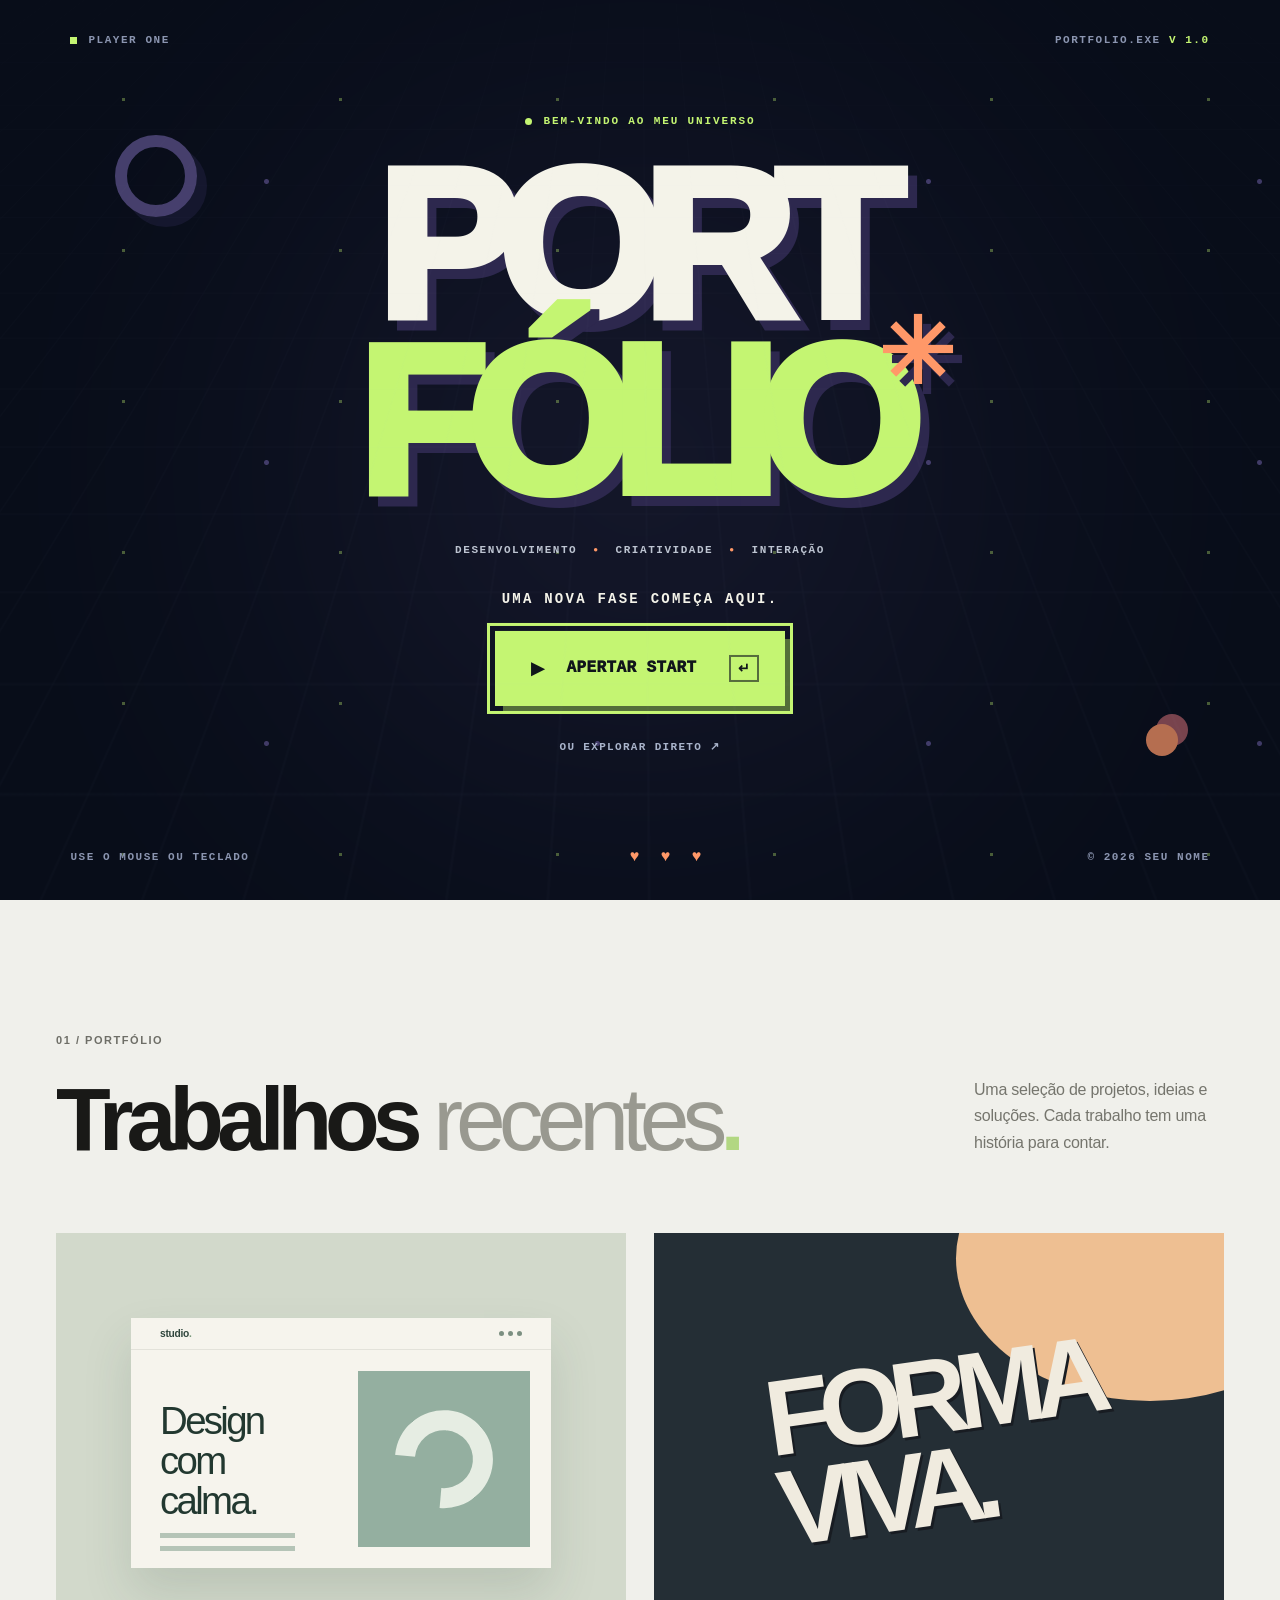
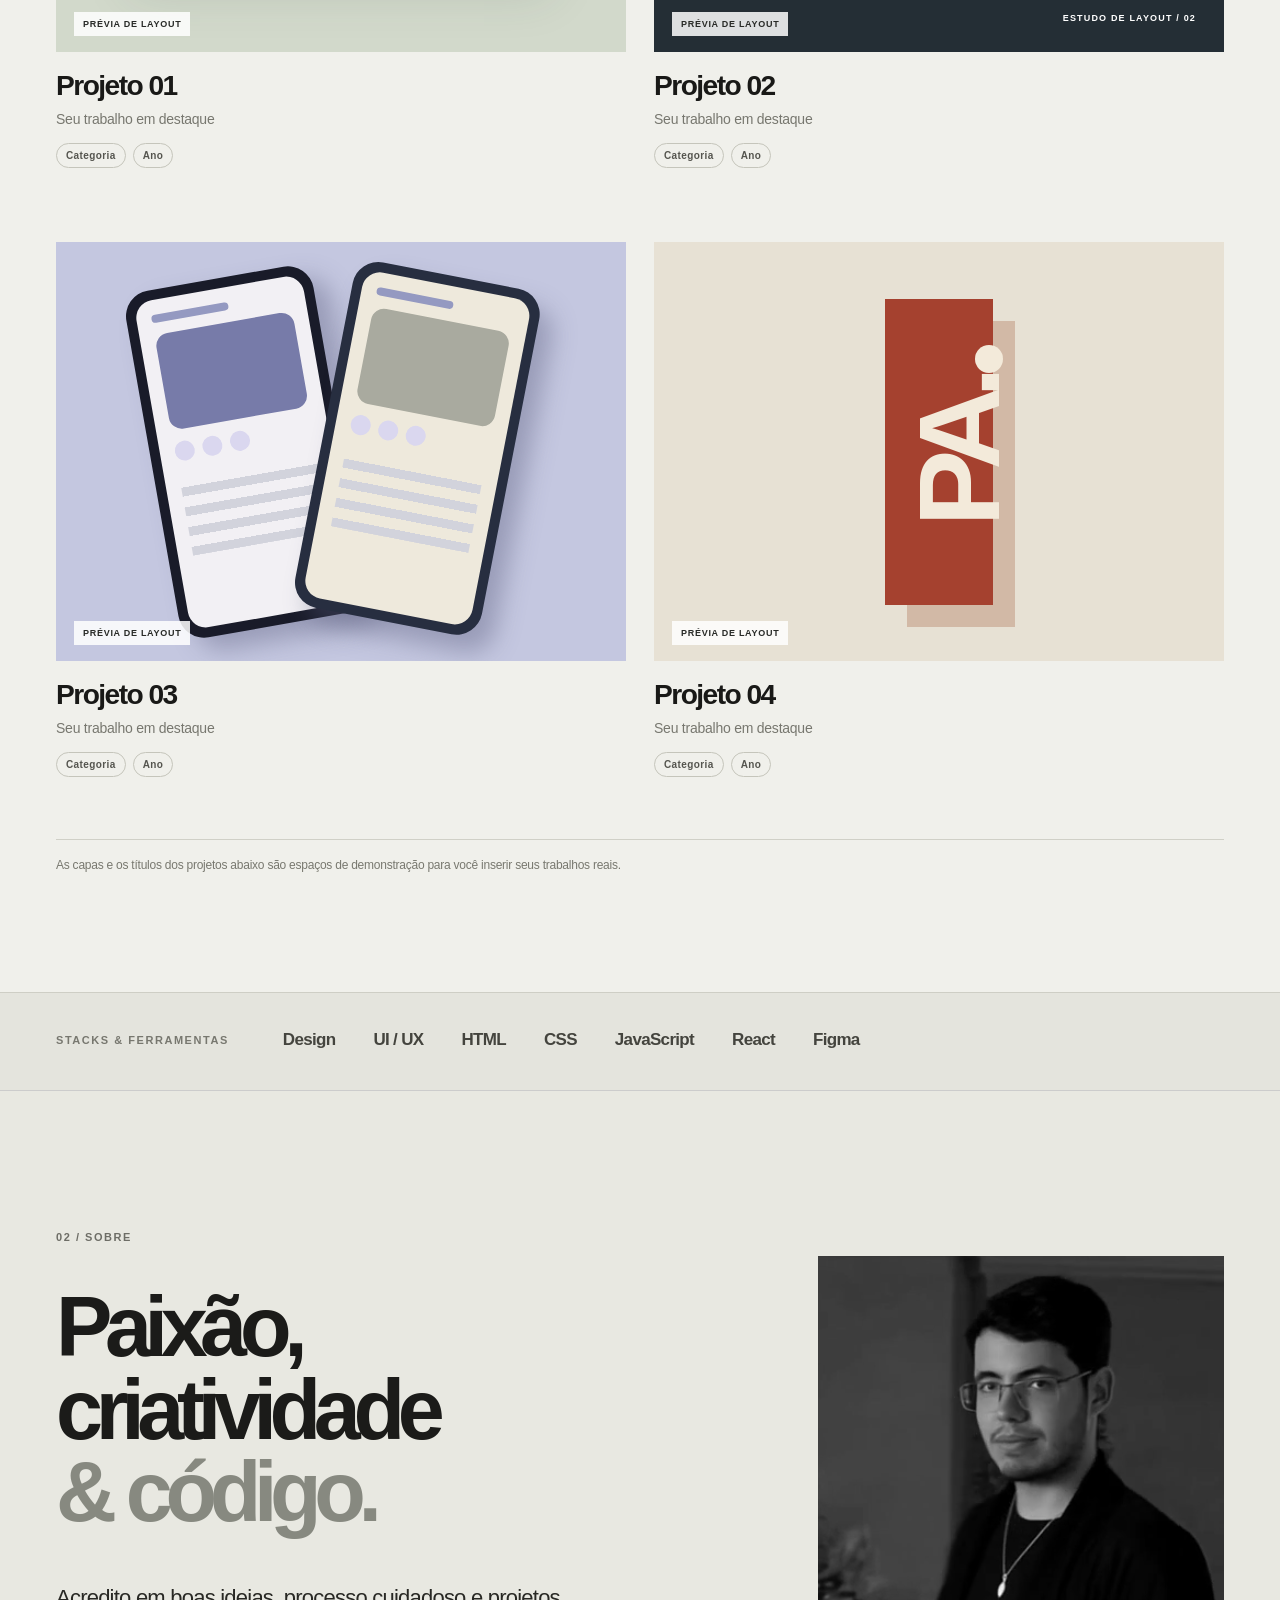
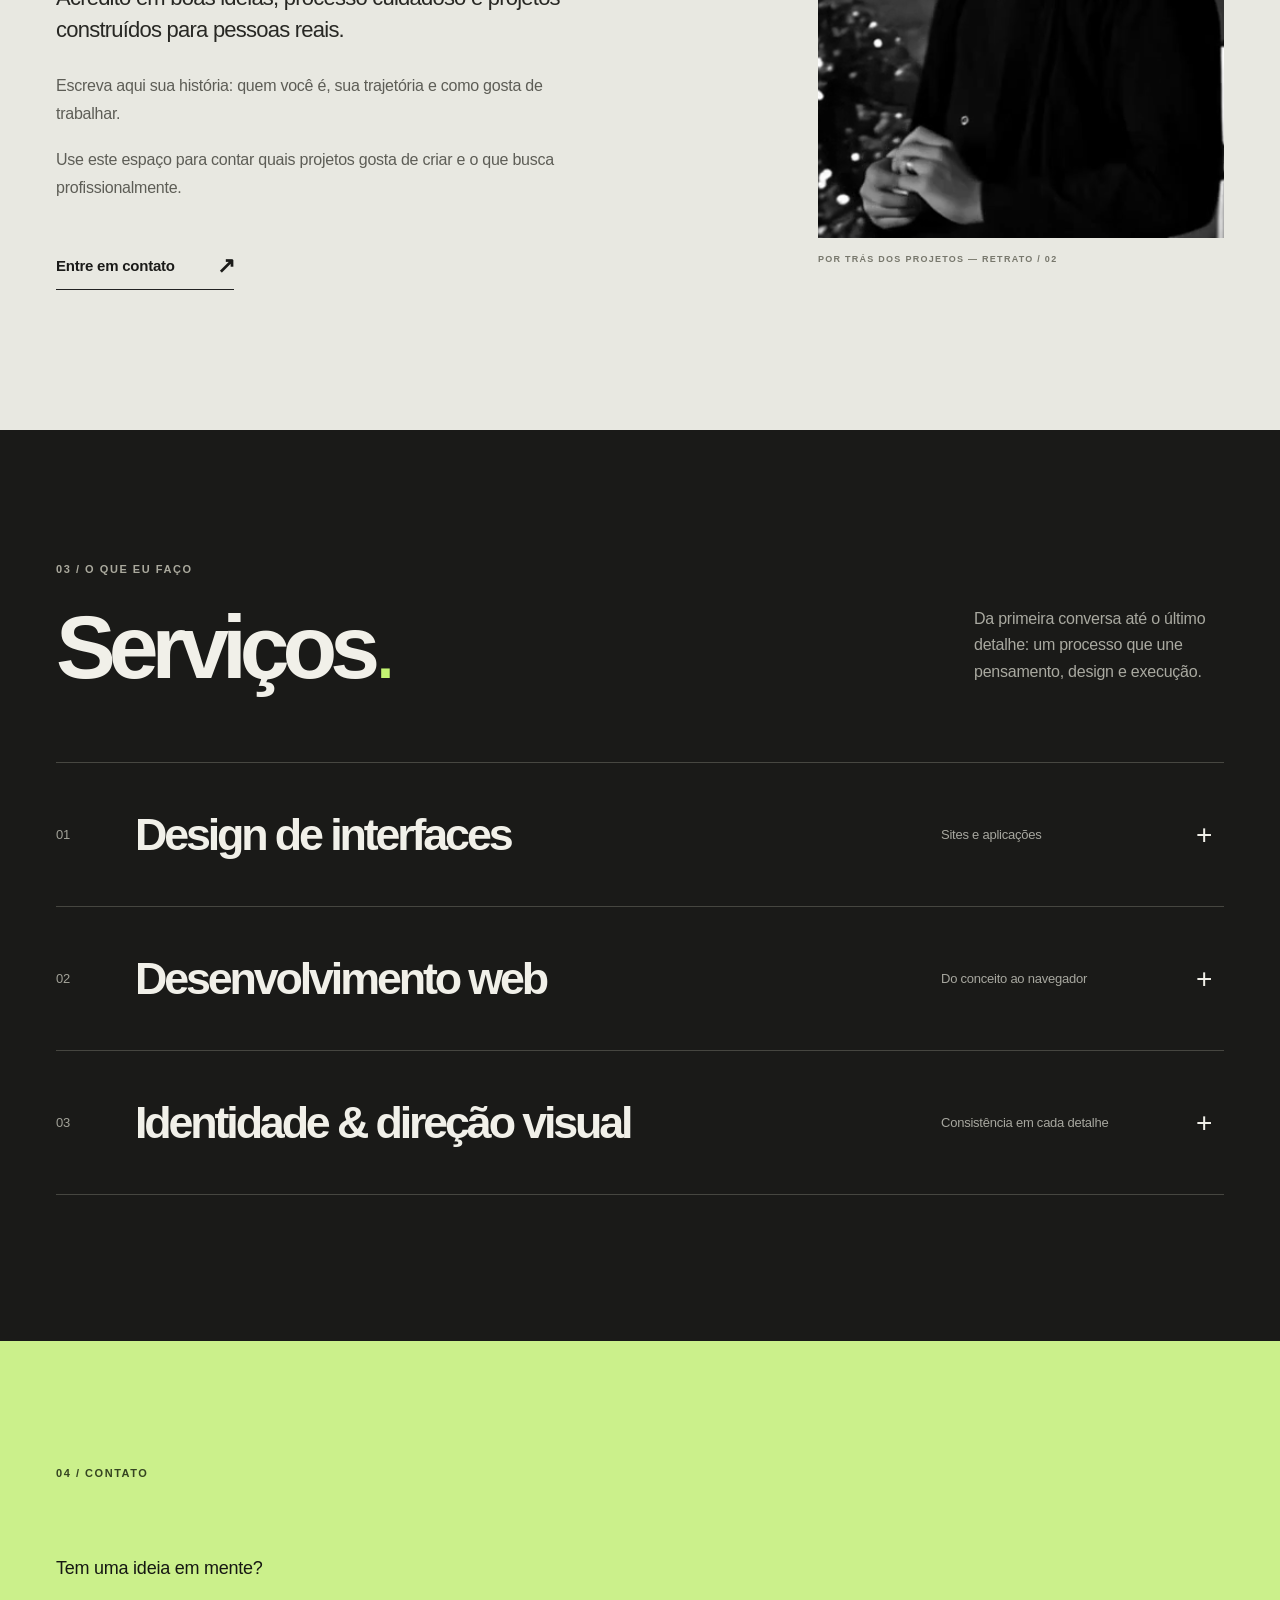
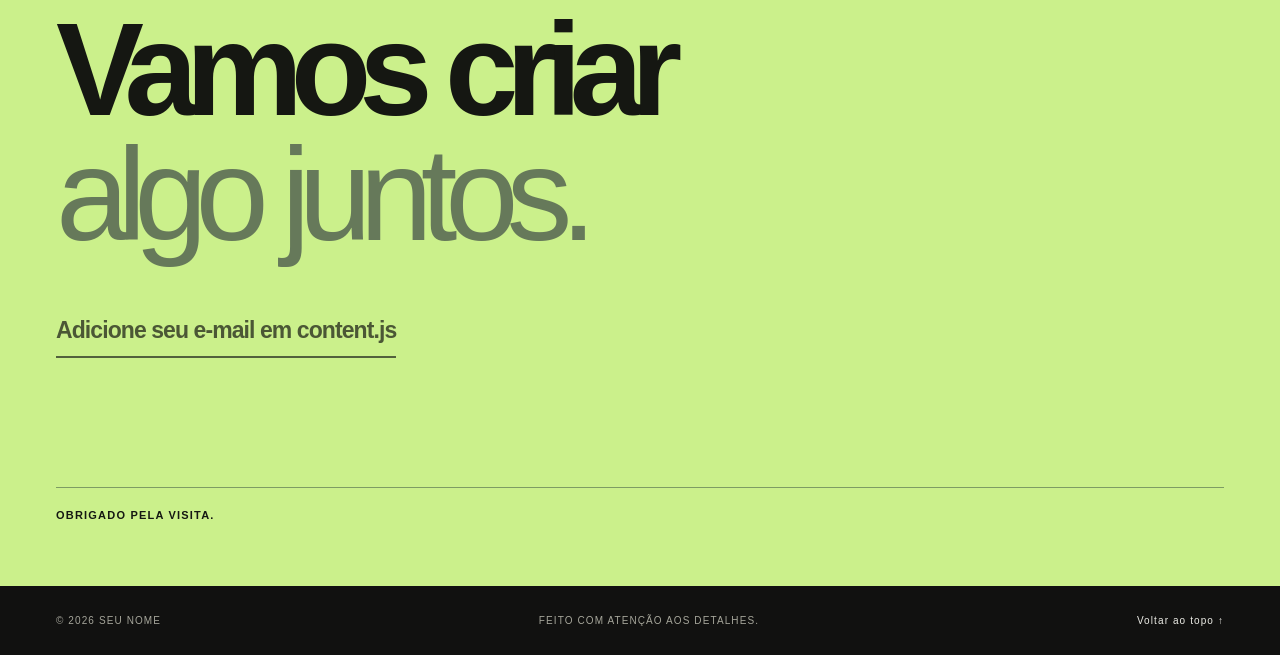
==== index.html @ 4c354ab6 "First Commit" ====
<!doctype html>
<html lang="pt-BR">
<head>
  <meta charset="utf-8">
  <meta name="viewport" content="width=device-width,initial-scale=1,viewport-fit=cover">
  <meta name="theme-color" content="#111110">
  <meta name="description" content="Portfólio pessoal — trabalhos, processo e contato.">
  <meta property="og:title" content="Portfólio pessoal">
  <meta property="og:type" content="website">
  <title>Portfólio</title>
  <link rel="icon" type="image/svg+xml" href="assets/favicon.svg">
  <link rel="stylesheet" href="style.css">
  <link rel="stylesheet" href="reference.css">
  <script defer src="content.js"></script>
  <script defer src="app.js"></script>
</head>
<body>
  <a href="#main" class="skip-link">Ir para o conteúdo</a>
  <div class="noise" aria-hidden="true"></div>
  <div class="scanlines" aria-hidden="true"></div>
  <!-- Tela de início: a navegação convencional continua disponível. -->
  <div id="intro" class="intro" role="dialog" aria-modal="true" aria-label="Iniciar portfólio">
    <div class="intro-grid" aria-hidden="true"></div>
    <div class="intro-chrome">
      <span><span class="tiny-square"></span> PLAYER ONE</span>
      <span>PORTFOLIO.EXE <b>V 1.0</b></span>
    </div>
    <div class="intro-center">
      <span class="eyebrow intro-eyebrow"><span class="blinking-dot"></span> BEM-VINDO AO MEU UNIVERSO</span>
      <div class="intro-brand"><span>PORT</span><span>FÓLIO<span class="intro-asterisk">✳</span></span></div>
      <div class="intro-rule"><span>DESENVOLVIMENTO</span><span>●</span><span>CRIATIVIDADE</span><span>●</span><span>INTERAÇÃO</span></div>
      <p class="intro-tagline">UMA NOVA FASE COMEÇA AQUI.</p>
      <button id="startBtn" class="start-button" type="button"><span class="play-triangle">▶</span> APERTAR START <span class="key-hint">↵</span></button>
      <button id="skipIntroBtn" class="quiet-link" type="button">OU EXPLORAR DIRETO <span aria-hidden="true">↗</span></button>
    </div>
    <div class="intro-bottom">
      <span>USE O MOUSE OU TECLADO</span>
      <span class="intro-hearts" aria-label="Três vidas">♥ ♥ ♥</span>
      <span>© <span class="year"></span> <span data-bind="name">SEU NOME</span></span>
    </div>
    <div class="intro-planet planet-a" aria-hidden="true"></div>
    <div class="intro-planet planet-b" aria-hidden="true"></div>
    <div class="intro-stars" aria-hidden="true"></div>
  </div>

  <header class="site-header">
    <a class="site-wordmark" href="#home" aria-label="Ir para o início">PORTFOLIO<span class="wordmark-dot">.</span></a>
    <nav class="site-nav" aria-label="Navegação principal">
      <a href="#home">Início</a><a href="#portfolio">Portfólio</a><a href="#about">Sobre</a><a href="#services">Serviços</a><a href="#contact">Contato</a>
    </nav>
    <div class="header-actions">
      <a class="header-contact" href="#contact">Vamos conversar <span aria-hidden="true">↗</span></a>
      <button type="button" class="mobile-toggle" id="menuToggle" aria-controls="mobileNav" aria-expanded="false" aria-label="Abrir menu"><span></span><span></span></button>
    </div>
  </header>
  <nav class="mobile-nav-v3" id="mobileNav" hidden aria-label="Menu no celular"><a href="#home">Início</a><a href="#portfolio">Portfólio</a><a href="#about">Sobre</a><a href="#services">Serviços</a><a href="#contact">Contato</a></nav>

  <main id="main" class="site-main" tabindex="-1">
    <section id="home" class="site-hero">
      <div class="hero-inner site-container">
        <div class="hero-text">
          <span class="hero-greeting"><span class="greeting-line"></span> Oi, prazer. Eu sou</span>
          <h1 class="hero-name" data-bind="heroName">SEU NOME<span>.</span></h1>
          <p class="hero-profession" id="heroRole">Designer &amp; Desenvolvedor<br><em>Criativo.</em></p>
          <div class="hero-foot">
            <p id="heroIntro">Crio experiências digitais com atenção ao detalhe, da primeira ideia ao código.</p>
            <a class="round-arrow" href="#portfolio" aria-label="Conhecer trabalhos">↘</a>
          </div>
        </div>
        <div class="hero-photo-layout">
          <div class="hero-photo"><img src="assets/portrait-close.png" alt="Retrato em preto e branco, com cabelo curto e roupa escura" width="1026" height="938" fetchpriority="high"></div>
          <span class="photo-side-note">RETRATO / 01</span>
        </div>
      </div>
      <div class="site-hero-bottom site-container"><span>PROJETOS & EXPERIÊNCIAS SELECIONADAS</span><a href="#portfolio">DESLIZE PARA CONHECER <span>↓</span></a></div>
    </section>

    <section id="portfolio" class="work-section">
      <div class="site-container">
        <div class="section-intro work-intro"><div><p class="small-label">01 / PORTFÓLIO</p><h2>Trabalhos <span>recentes</span><i>.</i></h2></div><p>Uma seleção de projetos, ideias e soluções. Cada trabalho tem uma história para contar.</p></div>
        <div class="work-grid" id="projectGrid"></div>
        <p class="portfolio-notice">As capas e os títulos dos projetos abaixo são espaços de demonstração para você inserir seus trabalhos reais.</p>
      </div>
    </section>

    <section class="tech-band" aria-label="Ferramentas e habilidades"><div class="site-container"><span class="small-label">STACKS & FERRAMENTAS</span><div id="stackList" class="stack-list"></div></div></section>

    <section id="about" class="about-section">
      <div class="site-container about-grid">
        <div class="about-words"><p class="small-label">02 / SOBRE</p><h2>Paixão,<br>criatividade<br><em>&amp; código.</em></h2><p class="about-lead" id="aboutLead">Acredito em boas ideias, processo cuidadoso e projetos construídos para pessoas reais.</p><p id="aboutText">Este espaço será preenchido com sua história e trajetória profissional.</p><p id="aboutExtra">Você pode contar como começou, no que trabalha e o que deseja construir.</p><a class="text-link" href="#contact">Entre em contato <span>↗</span></a></div>
        <figure class="about-photo"><img src="assets/portrait-full.png" alt="Retrato em preto e branco de pessoa com óculos, roupa preta e as mãos à frente" width="406" height="582" loading="lazy"><figcaption>POR TRÁS DOS PROJETOS — RETRATO / 02</figcaption></figure>
      </div>
    </section>

    <section id="services" class="services-section">
      <div class="site-container"><div class="section-intro services-intro"><div><p class="small-label">03 / O QUE EU FAÇO</p><h2>Serviços<span>.</span></h2></div><p>Da primeira conversa até o último detalhe: um processo que une pensamento, design e execução.</p></div>
        <div id="servicesList" class="services-list"></div>
      </div>
    </section>

    <section id="contact" class="contact-section">
      <div class="site-container"><p class="small-label">04 / CONTATO</p><p class="contact-preface">Tem uma ideia em mente?</p><h2>Vamos criar<br><em>algo juntos.</em></h2><a href="#contact" id="contactAction" class="contact-action">Seu e-mail aqui <span>↗</span></a><div class="contact-bottom"><span>OBRIGADO PELA VISITA.</span><div id="socialLinks"></div></div></div>
    </section>
  </main>
  <footer class="site-footer"><span>© <span class="year"></span> <span data-bind="name">SEU NOME</span></span><span>FEITO COM ATENÇÃO AOS DETALHES.</span><a href="#home">Voltar ao topo ↑</a></footer>
</body>
</html>
---- style.css ----
:root {
  --bg: #090d19;
  --panel: #11182a;
  --panel-2: #182139;
  --ink: #f4f3e9;
  --muted: #9ca9bd;
  --lime: #c4f572;
  --orange: #ff9868;
  --violet: #aa91f9;
  --cyan: #88deed;
  --border: #39415a;
  --mono: "Courier New", Consolas, ui-monospace, monospace;
  --font: Inter, "Arial Black", Arial, Helvetica, sans-serif;
  --max: 1360px;
}
*, *::before, *::after { box-sizing: border-box; }
html { scroll-behavior: smooth; scroll-padding-top: 90px; }
body { margin: 0; min-width: 320px; background: var(--bg); color: var(--ink); font-family: var(--font); -webkit-font-smoothing: antialiased; }
body.intro-open { overflow: hidden; }
button, a { -webkit-tap-highlight-color: transparent; }
button { font: inherit; cursor: pointer; }
a { color: inherit; text-decoration: none; }
button:focus-visible, a:focus-visible, [tabindex]:focus-visible { outline: 3px solid var(--lime); outline-offset: 5px; }
::selection { background: var(--lime); color: var(--bg); }
.skip-link { position: fixed; z-index: 300; top: -90px; left: 16px; background: var(--lime); color: var(--bg); padding: 15px; font-weight: 900; }
.skip-link:focus { top: 12px; }
.noise, .scanlines { position: fixed; pointer-events: none; inset: 0; z-index: 99; }
.noise { opacity: .11; background-image: url("data:image/svg+xml,%3Csvg viewBox='0 0 130 130' xmlns='http://www.w3.org/2000/svg'%3E%3Cfilter id='n'%3E%3CfeTurbulence type='fractalNoise' baseFrequency='.65' numOctaves='3' stitchTiles='stitch'/%3E%3C/filter%3E%3Crect width='100%25' height='100%25' filter='url(%23n)' opacity='.35'/%3E%3C/svg%3E"); }
.scanlines { opacity: .075; background: repeating-linear-gradient(0deg, #000 0, #000 1px, transparent 1px, transparent 5px); }
.section-shell { width: min(var(--max), calc(100% - 104px)); margin-inline: auto; }
.eyebrow { font: 700 11px/1.6 var(--mono); letter-spacing: .17em; color: var(--lime); }
.tiny-square { width: 7px; height: 7px; background: var(--lime); display: inline-block; }
/* Start screen */
.intro { position: fixed; inset: 0; z-index: 200; overflow: hidden; display: grid; place-items: center; background: #080d19; transition: opacity .65s, visibility .65s; }
.intro.dismissed { opacity: 0; visibility: hidden; pointer-events: none; }
.intro-grid { position: absolute; inset: -80% -20% -30%; opacity: .35; background-image: linear-gradient(rgba(155,177,213,.08) 1px, transparent 1px),linear-gradient(90deg,rgba(155,177,213,.08) 1px,transparent 1px); background-size: 50px 50px; transform: perspective(680px) rotateX(46deg) translateY(15%); -webkit-mask-image: linear-gradient(transparent 5%, #000 90%); mask-image: linear-gradient(transparent 5%, #000 90%); }
.intro::before { content: ''; position: absolute; width: 560px; height: 560px; left: calc(50% - 280px); top: 21%; border-radius: 50%; background: var(--violet); filter: blur(180px); opacity: .12; }
.intro-chrome, .intro-bottom { position: absolute; left: 5.5%; right: 5.5%; display: flex; align-items: center; justify-content: space-between; font: 800 11px var(--mono); letter-spacing: .14em; color: #8b95b0; z-index: 2; }
.intro-chrome { top: 34px; }
.intro-chrome span:first-child { display: flex; align-items: center; gap: 11px; }
.intro-chrome b { color: var(--lime); font-weight: 800; }
.intro-bottom { bottom: 34px; }
.intro-hearts { color: var(--orange); letter-spacing: .37em; font-size: 16px; }
.intro-center { position: relative; z-index: 3; width: min(94%, 1060px); text-align: center; transform: translateY(-2%); }
.intro-eyebrow { display: inline-flex; align-items: center; gap: 12px; color: var(--lime); }
.blinking-dot { height: 7px; width: 7px; border-radius: 50%; background: var(--lime); animation: blink 1.5s step-end infinite; }
.intro-brand { display: flex; flex-direction: column; align-items: center; font-family: var(--font); font-weight: 1000; font-size: clamp(96px, 16.6vw, 235px); letter-spacing: -.098em; line-height: .83; margin: 28px auto 32px; text-shadow: 9px 10px 0 #2d284e; }
.intro-brand > span { position: relative; padding-right: .12em; }
.intro-brand > span:first-child { color: var(--ink); }
.intro-brand > span:nth-child(2) { color: var(--lime); }
.intro-asterisk { position: absolute; right: -.32em; top: -.22em; font-size: .43em; color: var(--orange); letter-spacing: 0; animation: spin 13s linear infinite; }
.intro-rule { display: flex; align-items: center; justify-content: center; gap: 16px; font: 800 11px var(--mono); letter-spacing: .14em; color: #bdc4d1; }
.intro-rule span:nth-child(even) { color: var(--orange); font-size: 8px; }
.intro-tagline { font: 800 14px var(--mono); letter-spacing: .16em; margin: 35px 0 24px; }
.start-button { display: inline-flex; align-items: center; gap: 22px; padding: 22px 24px 22px 34px; border: 2px solid var(--lime); background: var(--lime); box-shadow: 8px 8px 0 #546e39; color: #10151b; font: 1000 16px var(--mono); letter-spacing: .025em; transition: transform .2s, box-shadow .2s; }
.start-button:hover { transform: translate(4px,4px); box-shadow: 4px 4px 0 #546e39; }
.play-triangle { font-size: 17px; }
.key-hint { border: 2px solid #566c3d; padding: 3px 7px; font-size: 14px; margin-left: 10px; }
.quiet-link { display: block; margin: 24px auto 0; background: none; color: #a9b4cb; border: 0; font: 800 11px var(--mono); letter-spacing: .12em; padding: 10px; }
.quiet-link:hover { color: var(--lime); }
.intro-planet { position: absolute; border-radius: 50%; pointer-events: none; }
.planet-a { top: 15%; left: 9%; width: 82px; height: 82px; border: 12px solid #a18ae7; opacity: .4; box-shadow: 10px 10px 0 #28254b; }
.planet-b { right: 8%; bottom: 16%; width: 32px; height: 32px; background: var(--orange); opacity: .7; box-shadow: 10px -10px 0 #a85b63; }
.intro-stars { position: absolute; inset: 0; background-image: radial-gradient(circle, var(--lime) 1.5px, transparent 2px), radial-gradient(circle, var(--violet) 2px, transparent 3px); background-size: 217px 151px, 331px 281px; background-position: 15px 24px, 101px 41px; opacity: .34; animation: starDrift 22s linear infinite; }
/* Header */
.header { position: sticky; top: 0; z-index: 80; height: 78px; padding-inline: max(calc((100% - var(--max)) / 2), 52px); display: flex; align-items: center; justify-content: space-between; gap: 30px; background: rgba(9,13,25,.92); border-bottom: 1px solid #272e41; backdrop-filter: blur(18px); }
.brand { display: inline-flex; align-items: center; white-space: nowrap; font-weight: 1000; font-size: 27px; letter-spacing: -.07em; }
.brand-icon { display: inline-block; color: var(--lime); margin-right: 9px; font-size: 30px; }
.brand-dot { color: var(--lime); }
.brand-sub { font: 800 9px var(--mono); color: #828ea6; letter-spacing: .02em; margin: 7px 0 0 10px; }
.desktop-nav { display: flex; gap: clamp(15px,2vw,34px); align-items: center; margin-left: auto; }
.desktop-nav a { color: #adb6c8; font: 800 10px var(--mono); white-space: nowrap; letter-spacing: .02em; transition: color .2s; }
.desktop-nav a:hover, .desktop-nav a.active { color: var(--lime); }
.header-controls { display: flex; gap: 9px; align-items: center; }
.icon-button, .menu-toggle { display: grid; place-items: center; background: #141b2c; color: #fff; border: 1px solid #374059; height: 36px; min-width: 37px; padding: 0 10px; font: 900 13px var(--mono); }
.icon-button:hover, .menu-toggle:hover { border-color: var(--lime); }
.motion-button { display: flex; gap: 7px; font-size: 10px; }
.motion-button span { color: var(--lime); }
.menu-toggle { display: none; width: 40px; padding: 7px 9px; }
.menu-toggle span { display: block; width: 17px; height: 2px; background: var(--lime); margin: 2px auto; }
.mobile-nav { position: fixed; z-index: 79; top: 78px; left: 0; right: 0; padding: 22px 28px; background: #111729; border-bottom: 1px solid var(--border); }
.mobile-nav:not([hidden]) { display: flex; flex-direction: column; }
.mobile-nav a { font: 800 13px var(--mono); padding: 15px; border-bottom: 1px solid #30384f; }
.mobile-nav a:hover { color: var(--lime); }
/* Hero */
.hero { min-height: 735px; height: min(850px, calc(100svh - 78px)); display: grid; grid-template-columns: 1.04fr .96fr; gap: 0; position: relative; align-items: center; padding-bottom: 46px; }
.hero-glow { position: absolute; width: 680px; height: 650px; right: -16%; top: 1%; pointer-events: none; background: radial-gradient(ellipse at center, #4532607a, transparent 70%); }
.hero-copy { position: relative; z-index: 3; padding-bottom: 24px; }
.hero-copy .eyebrow { display: flex; align-items: center; gap: 10px; }
.status-light { display: inline-block; width: 8px; height: 8px; border-radius: 50%; background: var(--lime); box-shadow: 0 0 10px var(--lime); animation: blink 2s infinite; }
.term-dim { color: #b9c7a2; }
.slash { color: #566477; }
.hero-overline { font: 800 clamp(12px,1.2vw,15px) var(--mono); letter-spacing: .13em; margin: 32px 0 12px; }
.name-field { color: var(--orange); }
.cursor-block { color: var(--lime); animation: blink 1s step-end infinite; margin-left: 6px; }
h1, h2, p { margin-top: 0; }
.hero h1 { display: flex; flex-direction: column; font-size: clamp(60px,6.05vw,94px); font-weight: 1000; letter-spacing: -.093em; line-height: .96; margin-bottom: 26px; white-space: nowrap; }
.hero h1 .outline-type { color: transparent; -webkit-text-stroke: 2px #eff3f0; }
.hero h1 .lime-type { color: var(--lime); }
.hero-period { color: var(--orange); }
.hero-copy > p { max-width: 500px; color: #b2bfd1; font-size: 16px; line-height: 1.8; margin-bottom: 30px; }
.hero-actions { display: flex; flex-wrap: wrap; gap: 14px; }
.button-primary, .button-ghost { min-height: 56px; display: inline-flex; align-items: center; gap: 14px; padding: 0 22px; font: 1000 12px var(--mono); letter-spacing: .015em; transition: transform .2s, box-shadow .2s, background .2s; }
.button-primary { background: var(--lime); color: #101721; box-shadow: 5px 5px 0 #526938; border: 2px solid var(--lime); }
.button-primary:hover { transform: translate(2px,2px); box-shadow: 3px 3px 0 #526938; }
.button-ghost { color: var(--ink); background: #111827; border: 1px solid #4b566e; }
.button-ghost:hover { background: #212c40; }
.button-ghost span { color: var(--lime); }
.button-arrow { font-size: 17px; }
.hero-micro { display: flex; gap: 35px; margin-top: 49px; color: #77839b; font: 900 10px var(--mono); letter-spacing: .05em; }
.hero-micro > span { display: flex; gap: 9px; align-items: center; }
.hero-micro .tiny-square { width: 5px; height: 5px; }
.crosshair { font-style: normal; font-size: 17px; color: var(--orange); }
.hero-art { height: 650px; position: relative; display: grid; place-items: center; z-index: 2; }
.arcade-shell { position: relative; z-index: 2; width: min(76%, 395px); border: 10px solid #5c4db0; border-radius: 25px 25px 29px 29px; background: #5c4db0; box-shadow: 17px 19px 0 #211d42, 20px 22px 0 #111321, 0 0 90px #8869be30; transform: rotate(-5deg); animation: float 5s ease-in-out infinite; }
.arcade-shell::before { content: ''; pointer-events: none; position: absolute; inset: -10px; border: 2px solid #a192e9; border-radius: inherit; }
.arcade-top { height: 48px; padding: 0 16px; display: flex; align-items: center; justify-content: space-between; font: 1000 11px var(--mono); letter-spacing: .02em; color: white; }
.arcade-top span:last-child { letter-spacing: 5px; color: var(--lime); }
.arcade-screen { height: 334px; overflow: hidden; position: relative; border: 10px solid #25233b; border-radius: 17px; background: linear-gradient(155deg,#1d204c,#2d3066 52%, #534172); box-shadow: inset 0 0 30px #0c112d, 0 0 0 3px #7166bd; }
.screen-stars { position: absolute; inset: 0; background-image: radial-gradient(circle,#d3e8ee 1px,transparent 2px),radial-gradient(circle,#c5d7b2 1.5px,transparent 2px); background-size: 67px 69px,107px 99px; background-position: 14px 12px,60px 25px; opacity: .75; }
.planet-main { position: absolute; z-index: 1; width: 155px; height: 155px; border-radius: 50%; top: 54px; right: 45px; background: linear-gradient(145deg,#e5a1b4,#f9a180); box-shadow: inset -23px -20px 0 #bc6e99, 0 0 0 14px #df8cae23; }
.planet-ring { position: absolute; width: 208px; height: 46px; border: 11px solid #ffe3a7; border-top-color: transparent; border-left-color: #fff1b4; border-radius: 50%; transform: rotate(-24deg); left: -26px; top: 51px; }
.screen-moon { position: absolute; top: 30px; left: 28px; width: 32px; height: 32px; background: #e3d4f3; border-radius: 50%; box-shadow: inset -9px -6px 0 #b6a1cd; }
.pixel-mountains { position: absolute; z-index: 2; bottom: 77px; inset-inline: 0; height: 80px; display: flex; align-items: flex-end; }
.pixel-mountains span { height: 55%; width: 29%; background: #a66baa; clip-path: polygon(0 100%,50% 0%,100% 100%); }
.pixel-mountains span:nth-child(even) { height: 95%; background: #7e589e; }
.pixel-mountains span:nth-child(3) { height: 70%; background: #925a91; }
.pixel-ground { position: absolute; z-index: 3; bottom: 0; width: 100%; height: 85px; background: repeating-linear-gradient(90deg, #3d666a 0,#3d666a 25px,#355b60 25px,#355b60 50px); border-top: 9px solid #80a890; }
.player-character { position: absolute; z-index: 6; width: 65px; height: 100px; bottom: 64px; left: 18%; animation: hop 2.6s ease-in-out infinite; image-rendering: pixelated; }
.avatar-hair { position: absolute; top: 2px; left: 12px; width: 40px; height: 17px; background: #302341; box-shadow: -6px 8px 0 #302341, 0 0 0 4px #302341; }
.avatar-face { position: absolute; top: 15px; left: 14px; width: 37px; height: 33px; background: #ffd2a0; box-shadow: 6px 0 0 #dca878; }
.avatar-eyes { position: absolute; z-index: 2; top: 28px; left: 24px; width: 5px; height: 5px; background: #302341; box-shadow: 17px 0 0 #302341; }
.avatar-body { position: absolute; top: 48px; left: 9px; width: 48px; height: 34px; background: #a3f3b8; box-shadow: 7px 5px 0 #518f9e,-7px 5px 0 #518f9e; }
.avatar-leg { position: absolute; bottom: 0; width: 16px; height: 25px; background: #302d5f; }
.avatar-leg-left { left: 14px; box-shadow: -4px 7px 0 #31233e; }
.avatar-leg-right { right: 11px; box-shadow: 4px 7px 0 #31233e; }
.screen-score { position: absolute; z-index: 8; top: 10px; left: 9px; right: 9px; display: flex; justify-content: space-between; font: 900 10px var(--mono); color: #fff4c2; }
.screen-score span { color: #ffb8a5; }
.screen-text { position: absolute; z-index: 7; bottom: 15px; text-align: center; left: 0; right: 0; font: 800 9px var(--mono); letter-spacing: .1em; color: #d4f4cb; }
.arcade-bottom { display: flex; align-items: center; justify-content: space-between; padding: 20px 20px 25px; }
.dpad { color: #18142f; font-size: 44px; font-weight: 1000; transform: rotate(-8deg); line-height: 1; }
.arcade-mini { color: #e7dffb; font: 900 8px/1.5 var(--mono); text-align: center; }
.arcade-buttons { display: flex; gap: 14px; transform: rotate(-15deg); }
.arcade-buttons span { width: 24px; height: 24px; border-radius: 50%; background: var(--orange); box-shadow: inset -4px -4px 0 #b85c77, 2px 3px 0 #332453; }
.arcade-buttons span:nth-child(2) { background: var(--lime); box-shadow: inset -4px -4px 0 #7da859, 2px 3px 0 #332453; }
.floating-label { position: absolute; z-index: 4; display: flex; align-items: center; background: #f2f0e3; color: #121627; border: 2px solid #1c1d32; box-shadow: 7px 7px 0 #1d223c; transform: rotate(7deg); }
.top-label { top: 67px; right: -6px; padding: 13px 16px; gap: 12px; }
.top-label b { font: 1000 32px var(--font); letter-spacing: -.09em; }
.top-label span:nth-child(2) { font: 1000 10px/1.3 var(--mono); }
.corner-arrow { align-self: start; color: #9a5c95; }
.bottom-label { bottom: 104px; left: -6px; padding: 16px 19px; gap: 26px; transform: rotate(-7deg); }
.bottom-label span:first-child { font: 900 9px/1.5 var(--mono); }
.bottom-label b { color: #6d55b4; }
.spark { color: #e88960; font-size: 28px; }
.decor-x { position: absolute; z-index: 1; color: var(--lime); font-size: 70px; top: 110px; left: 60px; }
.decor-dots { position: absolute; bottom: 75px; right: 42px; color: var(--lime); font-size: 45px; letter-spacing: .1em; transform: rotate(90deg); }
.hero-bottomline { position: absolute; bottom: 16px; left: 0; right: 0; display: flex; justify-content: space-between; color: #7d8ba3; font: 900 10px var(--mono); letter-spacing: .11em; }
.marquee-band { height: 62px; overflow: hidden; display: flex; align-items: center; background: var(--lime); transform: rotate(-1.3deg) scale(1.02); margin: 20px 0 100px; color: #151c27; }
.marquee-track { white-space: nowrap; animation: marquee 35s linear infinite; }
.marquee-track span { font: 1000 22px var(--font); letter-spacing: -.02em; word-spacing: 16px; }
/* Section headings */
.world, .projects, .skills-section, .about { padding-top: 96px; padding-bottom: 114px; }
.section-topline { display: flex; justify-content: space-between; align-items: center; padding-bottom: 20px; border-bottom: 1px solid var(--border); font: 900 11px var(--mono); letter-spacing: .08em; color: #939fb3; }
.section-topline b { color: var(--lime); }
.decor-pill { color: var(--lime); }
.decor-pill span { color: var(--orange); font-size: 16px; }
.section-heading { display: flex; justify-content: space-between; align-items: end; gap: 30px; margin: 43px 0 43px; }
.section-heading h2, .about h2 { font-size: clamp(48px,5.9vw,83px); line-height: .99; font-weight: 1000; letter-spacing: -.075em; margin: 17px 0 0; }
.section-heading h2 em, .about h2 em { font-style: normal; color: transparent; -webkit-text-stroke: 2px var(--ink); }
.section-dot { color: var(--lime); }
.section-heading > p { color: #acb8ca; font-size: 15px; line-height: 1.75; max-width: 320px; margin: 0 0 4px; }
/* Interactive map */
.world { padding-top: 38px; }
.world-board { position: relative; isolation: isolate; min-height: 472px; background: #151c31; border: 2px solid #56617a; box-shadow: 9px 9px 0 #272d44; padding: 0 25px; overflow: hidden; }
.world-board::before { content: ''; position: absolute; inset: 10px; border: 1px solid #3d465e; pointer-events: none; }
.world-board-top, .world-board-bottom { position: absolute; z-index: 3; left: 28px; right: 28px; display: flex; align-items: center; justify-content: space-between; font: 900 10px var(--mono); letter-spacing: .08em; color: #95a3b9; }
.world-board-top { top: 27px; }
.board-red-dot { display: inline-block; width: 7px; height: 7px; margin-right: 8px; background: var(--orange); border-radius: 50%; }
.world-board-bottom { bottom: 24px; }
.world-grid { position: absolute; z-index: 0; inset: 0; opacity: .3; background-image: linear-gradient(#63729328 1px,transparent 1px),linear-gradient(90deg,#63729328 1px,transparent 1px); background-size: 31px 31px; -webkit-mask-image: radial-gradient(ellipse,#000 15%,transparent 82%); mask-image: radial-gradient(ellipse,#000 15%,transparent 82%); }
.orbit { position: absolute; border-radius: 50%; z-index: 0; border: 1px dashed #6479a0; pointer-events: none; }
.orbit-one { width: 480px; height: 480px; top: -280px; left: 22%; opacity: .13; }
.orbit-two { width: 650px; height: 650px; right: -400px; bottom: -400px; opacity: .18; }
.world-path { position: absolute; top: calc(50% - 75px); left: 8%; width: 84%; height: 150px; opacity: .75; pointer-events: none; }
.world-path svg { width: 100%; height: 100%; }
.world-portals { position: relative; display: grid; grid-template-columns: repeat(4,1fr); gap: 25px; align-items: center; min-height: 472px; padding: 84px 22px 69px; }
.portal { min-width: 0; height: 225px; display: flex; flex-direction: column; align-items: center; justify-content: center; position: relative; z-index: 2; background: rgba(18,27,48,.93); border: 1px solid #4b5675; transition: background .2s, transform .2s, border-color .2s, box-shadow .2s; box-shadow: 6px 6px 0 #242d46; text-align: center; }
.portal:nth-child(even) { transform: translateY(24px); }
.portal:hover, .portal.selected { border-color: var(--lime); background: #263045; box-shadow: 6px 6px 0 #516c3c; }
.portal:hover { transform: translateY(-5px); }
.portal:nth-child(even):hover { transform: translateY(12px); }
.portal-icon { display: grid; place-items: center; background: #2b3551; border: 2px solid #7b7db0; color: var(--lime); font: 900 39px var(--mono); width: 78px; height: 78px; margin-bottom: 17px; box-shadow: 5px 5px 0 #151c30; }
.portal:nth-child(2) .portal-icon { color: var(--orange); }
.portal:nth-child(3) .portal-icon { color: var(--violet); }
.portal:nth-child(4) .portal-icon { color: var(--cyan); }
.portal-id { font: 900 10px var(--mono); letter-spacing: .11em; color: var(--lime); margin-bottom: 5px; }
.portal strong { font-size: 24px; font-weight: 1000; letter-spacing: -.06em; }
.portal small { color: #9ba9bf; font: 800 9px var(--mono); letter-spacing: .06em; margin-top: 7px; }
.world-controls { display: flex; align-items: center; gap: 12px; }
.world-controls button { height: 31px; width: 38px; background: #26324c; border: 1px solid #6e7b99; color: var(--lime); font-size: 18px; }
.world-controls button:hover { background: #3c4c69; }
/* Projects */
.projects { padding-top: 62px; }
.projects-heading { align-items: end; }
.filter-buttons { display: flex; flex-wrap: wrap; gap: 7px; padding-bottom: 2px; }
.filter { background: transparent; border: 1px solid #505b70; color: #bac3d4; padding: 13px 16px; font: 900 11px var(--mono); transition: background .2s, color .2s; }
.filter.active, .filter:hover { border-color: var(--lime); background: var(--lime); color: #0f1721; }
.filter span { margin-left: 6px; }
.example-note { padding: 11px 14px; background: #2a261e; border-left: 3px solid var(--orange); color: #ebbc91; font: 700 11px/1.5 var(--mono); margin: -8px 0 25px; }
.example-note code { color: #fff2db; }
.project-grid { display: grid; grid-template-columns: repeat(3, minmax(0,1fr)); gap: 25px; }
.project-card { display: flex; flex-direction: column; min-width: 0; background: #141c2e; border: 1px solid #424d63; transition: transform .2s,border-color .2s; }
.project-card:hover { border-color: var(--lime); transform: translateY(-6px); }
.project-visual { height: 258px; position: relative; overflow: hidden; background: #262e4b; display: grid; place-items: center; }
.project-visual::after { content: ''; position: absolute; z-index: 4; inset: 0; opacity: .2; background: repeating-linear-gradient(0deg, transparent, transparent 6px, #0a0e21 7px); pointer-events: none; }
.visual-orbit { background: radial-gradient(circle at center, #64529e 0, #38345e 45%,#252b4a 90%); }
.visual-terminal { background: linear-gradient(135deg,#22545c,#1b3046 61%, #292944); }
.visual-grid { background: linear-gradient(140deg,#5d314d,#2d2d53 75%); }
.art-drawing { position: absolute; width: 210px; height: 170px; }
.art-orbit .art-core { position: absolute; width: 105px; height: 105px; border-radius: 50%; top: 35px; left: 52px; background: linear-gradient(135deg,#ffa98e,#a881d5); box-shadow: inset -15px -18px 0 #915f98,0 0 0 18px #e9a6ad21; }
.art-orbit .art-ring { position: absolute; width: 200px; height: 63px; border: 9px solid #d3e6ac; border-top-color: transparent; border-radius: 50%; transform: rotate(-25deg); top: 60px; left: 5px; }
.art-orbit .art-star { position: absolute; top: 9px; right: 18px; color: var(--lime); font-size: 28px; }
.art-terminal .art-window { position: absolute; inset: 9px 13px; background: #101f35; border: 5px solid #75dace; box-shadow: 10px 10px 0 #16454b; }
.art-terminal .art-window::before { content: '● ● ●'; position: absolute; top: 3px; left: 7px; font-size: 10px; letter-spacing: 5px; color: var(--orange); }
.art-terminal .art-code { position: absolute; top: 52px; left: 35px; display: grid; gap: 12px; }
.art-code i { display: block; width: 100px; height: 9px; background: var(--lime); box-shadow: 34px 0 0 #88c3a7; }
.art-code i:nth-child(2) { width: 65px; background: #a9a0eb; box-shadow: 25px 0 0 #eb98a2; }
.art-code i:nth-child(3) { width: 85px; background: var(--orange); box-shadow: 32px 0 0 #78d4c1; }
.art-grid .art-shape { width: 126px; height: 126px; position: absolute; top: 20px; left: 36px; border: 20px solid var(--lime); transform: rotate(22deg); box-shadow: 18px 18px 0 #171f42; }
.art-grid .art-inner { position: absolute; top: 61px; left: 85px; width: 70px; height: 70px; background: var(--orange); transform: rotate(-12deg); box-shadow: 16px 13px 0 #8a6386; }
.art-grid .art-star { position: absolute; color: #eacbe0; font-size: 40px; bottom: -5px; right: 9px; }
.visual-corner { position: absolute; z-index: 5; top: 14px; left: 14px; font: 900 9px var(--mono); color: var(--ink); background: #121a2aab; border: 1px solid #98a4b7; padding: 7px 9px; letter-spacing: .05em; }
.visual-index { position: absolute; z-index: 5; bottom: 14px; right: 16px; font: 1000 30px var(--font); color: #f5f2e8; }
.project-info { flex: 1; padding: 25px 24px 27px; display: flex; flex-direction: column; }
.project-label { color: var(--lime); font: 900 10px var(--mono); letter-spacing: .09em; }
.project-info h3 { font-size: 24px; letter-spacing: -.055em; line-height: 1.16; font-weight: 1000; margin: 10px 0 13px; }
.project-info p { color: #a9b4c9; font-size: 13px; line-height: 1.7; margin-bottom: 25px; }
.project-tags { display: flex; flex-wrap: wrap; gap: 6px; margin-top: auto; }
.project-tags span { color: #b9c2d0; border: 1px solid #475267; padding: 7px 8px; font: 800 10px var(--mono); }
.project-links { border-top: 1px solid #3c465d; margin-top: 22px; padding-top: 17px; display: flex; gap: 17px; font: 900 11px var(--mono); }
.project-links a { color: var(--lime); }
.project-links a:hover { text-decoration: underline; }
.project-links .not-configured { color: #788399; }
.project-card[hidden] { display: none; }
.projects-outro { margin-top: 37px; display: flex; align-items: center; justify-content: space-between; gap: 20px; color: #929db1; font: 900 11px var(--mono); letter-spacing: .06em; }
.projects-outro a { color: var(--lime); }
.projects-outro a span { font-size: 18px; }
/* Skills */
.skills-section { background: linear-gradient(90deg,#11172a, #101625); width: 100%; padding-left: max(calc((100% - var(--max)) / 2),52px); padding-right: max(calc((100% - var(--max)) / 2),52px); border-top: 1px solid #2d364b; border-bottom: 1px solid #2d364b; }
.skill-grid { display: grid; grid-template-columns: repeat(3,minmax(0,1fr)); gap: 22px; }
.skill-card { border: 1px solid #46536d; background: #192237; padding: 30px; min-width: 0; }
.skill-icon { display: grid; place-items: center; width: 59px; height: 59px; border: 1px solid #687e91; background: #303b51; color: var(--lime); font-size: 34px; margin-bottom: 27px; }
.skill-card:nth-child(2) .skill-icon { color: var(--orange); }
.skill-card:nth-child(3) .skill-icon { color: var(--violet); }
.skill-card h3 { font: 1000 20px var(--font); margin: 0 0 22px; letter-spacing: -.02em; }
.skill-card ul { margin: 0; padding: 0; list-style: none; }
.skill-card li { border-top: 1px solid #38435b; padding: 14px 0; color: #bfc9d9; font: 900 11px var(--mono); display: flex; justify-content: space-between; gap: 10px; }
.skill-card li::after { content: '+'; color: var(--lime); font-size: 16px; line-height: .8; }
.skill-note { margin-top: 18px; color: #7f8ea4; font: 800 10px var(--mono); }
/* About */
.about-layout { display: grid; grid-template-columns: 420px 1fr; align-items: center; gap: clamp(60px,9vw,146px); padding-top: 70px; }
.about-card { background: #1d2540; border: 3px solid #7780af; box-shadow: 13px 13px 0 #312b53; min-width: 0; }
.about-card-top { padding: 17px 20px; display: flex; justify-content: space-between; border-bottom: 1px solid #57607e; color: #b6c4d9; font: 900 10px var(--mono); letter-spacing: .08em; }
.about-card-top span:last-child { color: var(--lime); }
.about-avatar { position: relative; min-height: 235px; display: grid; place-items: center; overflow: hidden; background: radial-gradient(circle,#4e486e 0,#2b2f55 46%,#202746 80%); }
.about-avatar::before { content: ''; position: absolute; inset: 0; opacity: .45; background-image: linear-gradient(#8895b531 1px, transparent 1px),linear-gradient(90deg,#8895b531 1px,transparent 1px); background-size: 25px 25px; }
.about-avatar-ring { display: grid; place-items: center; width: 150px; height: 150px; background: #d8e2b1; border: 8px solid var(--lime); transform: rotate(-6deg); box-shadow: 15px 15px 0 #715c9a; }
.about-avatar-ring span { font-size: 123px; line-height: 1; color: #202946; animation: spin 25s linear infinite; }
.avatar-annotation { position: absolute; z-index: 2; top: 26px; right: 25px; transform: rotate(9deg); font: 900 12px var(--mono); color: var(--orange); }
.player-info { padding: 24px 26px; display: flex; flex-direction: column; gap: 7px; }
.player-info span:first-child { font: 900 10px var(--mono); color: var(--lime); }
.player-info strong { font-size: 28px; letter-spacing: -.04em; }
.player-info span:last-child { font: 900 10px var(--mono); color: #b2bcd1; }
.player-stats { margin: 0 26px 26px; padding-top: 21px; border-top: 1px solid #455071; display: flex; gap: 18px; }
.player-stats div { flex: 1; min-width: 0; display: flex; flex-direction: column; gap: 10px; }
.player-stats span { font: 900 9px var(--mono); color: #899bb4; }
.player-stats strong { font: 900 11px/1.45 var(--mono); color: var(--ink); }
.about-copy .eyebrow { color: var(--lime); }
.about-copy h2 { margin: 18px 0 28px; }
.about-copy > p { color: #bac5d7; font-size: 16px; line-height: 1.83; max-width: 625px; }
.about-copy .about-note { color: var(--ink); font-size: 16px; margin-top: 24px; padding-left: 20px; border-left: 3px solid var(--lime); }
.about-note span { color: var(--lime); }
.inline-cta { margin-top: 20px; padding-bottom: 12px; display: inline-flex; align-items: center; gap: 38px; border-bottom: 2px solid var(--lime); font: 900 12px var(--mono); }
.inline-cta span { color: var(--lime); font-size: 20px; }
/* Contact */
.contact { width: 100%; min-height: 666px; position: relative; overflow: hidden; display: flex; flex-direction: column; align-items: center; justify-content: center; padding: 95px 30px 28px; background: var(--lime); color: #111a20; }
.contact::before, .contact::after { content: ''; width: 470px; height: 470px; border-radius: 50%; position: absolute; pointer-events: none; border: 2px dashed #4b6f4370; }
.contact::before { left: -245px; top: -280px; }
.contact::after { right: -260px; bottom: -310px; }
.contact-noise { position: absolute; inset: 0; opacity: .15; pointer-events: none; background-image: linear-gradient(#527b4633 1px,transparent 1px), linear-gradient(90deg,#527b4633 1px,transparent 1px); background-size: 38px 38px; }
.contact-eyebrow { color: #49623a; position: relative; z-index: 2; }
.contact-content { position: relative; z-index: 2; text-align: center; }
.contact-icon { display: block; font-size: 41px; margin-bottom: 16px; color: #1a2922; }
.contact h2 { font-size: clamp(54px,7.5vw,110px); letter-spacing: -.085em; line-height: .94; margin: 0 auto 24px; font-weight: 1000; }
.contact h2 em { font-style: normal; -webkit-text-stroke: 3px #172420; color: transparent; }
.contact-content > p { font-size: 15px; line-height: 1.7; margin: 0 auto 29px; max-width: 430px; font-weight: 600; }
.contact .contact-button { background: #151d28; color: var(--lime); border-color: #151d28; box-shadow: 7px 7px 0 #709b53; margin-bottom: 17px; }
.contact .contact-button:hover { box-shadow: 3px 3px 0 #709b53; }
.contact-hint { font: 800 10px var(--mono) !important; max-width: 500px !important; opacity: .75; }
.social-links { display: flex; justify-content: center; gap: 12px; flex-wrap: wrap; margin-top: 24px; }
.social-links a { font: 900 11px var(--mono); padding: 13px 17px; border: 2px solid #1a2725; transition: background .2s,color .2s; }
.social-links a:hover { background: #182520; color: var(--lime); }
.contact-foot { position: absolute; bottom: 25px; left: 5%; right: 5%; display: flex; justify-content: space-between; color: #4c6540; font: 900 10px var(--mono); letter-spacing: .08em; }
.footer { min-height: 102px; padding: 25px max(calc((100% - var(--max)) / 2),52px); display: flex; align-items: center; justify-content: space-between; gap: 20px; color: #98a4b7; font: 900 10px var(--mono); letter-spacing: .04em; }
.footer-logo { font: 1000 26px var(--font); color: var(--ink); letter-spacing: -.06em; }
.footer-logo:first-letter { color: var(--lime); }
.footer > a:last-child:hover { color: var(--lime); }
.toast { position: fixed; z-index: 250; bottom: 25px; right: 24px; max-width: min(90vw,440px); background: #27324b; color: white; border: 1px solid var(--lime); box-shadow: 5px 5px 0 #4e6841; padding: 16px 19px; font: 900 12px/1.6 var(--mono); transform: translateY(150%); opacity: 0; transition: transform .25s,opacity .25s; pointer-events: none; }
.toast.show { transform: translateY(0); opacity: 1; }
@keyframes blink { 50% { opacity: .15; } }
@keyframes spin { to { transform: rotate(354deg); } }
@keyframes float { 50% { transform: rotate(-3deg) translateY(-12px); } }
@keyframes hop { 50% { transform: translateY(-8px); } }
@keyframes marquee { to { transform: translateX(-50%); } }
@keyframes starDrift { to { transform: translate(-80px,40px); } }
/* Progressive reveal */
.js-ready .reveal { opacity: 0; transform: translateY(25px); transition: opacity .55s ease,transform .55s ease; }
.js-ready .reveal.in-view { opacity: 1; transform: translateY(0); }
/* Reduced-motion mode */
@media (prefers-reduced-motion: reduce) { html { scroll-behavior: auto; } }
.reduce-motion *, .reduce-motion *::before, .reduce-motion *::after { animation: none !important; transition-duration: .01ms !important; scroll-behavior: auto !important; }
/* Layout breakpoints */
@media (max-width: 1230px) {
 .section-shell { width: calc(100% - 80px); }
 .header { padding-inline: 40px; gap: 20px; }
 .desktop-nav { gap: 17px; }
 .brand-sub { display: none; }
 .hero h1 { font-size: clamp(57px,6.05vw,79px); }
 .top-label { right: -4px; }
 .bottom-label { left: 1px; }
 .skills-section { padding-left: 40px; padding-right: 40px; }
 .about-layout { grid-template-columns: 370px 1fr; gap: 80px; }
}
@media (max-width: 1020px) {
 .desktop-nav { display: none; }
 .menu-toggle { display: grid; }
 .hero { min-height: 740px; height: auto; grid-template-columns: 1.06fr .94fr; }
 .hero-art { height: 560px; }
 .hero h1 { font-size: clamp(50px,6.6vw,74px); }
 .arcade-shell { width: 89%; }
 .top-label { top: 40px; right: -9px; }
 .bottom-label { left: -8px; bottom: 60px; }
 .hero-copy > p { font-size: 14px; }
 .world-portals { gap: 12px; padding-inline: 0; }
 .portal strong { font-size: 20px; }
 .project-info { padding: 22px 18px; }
 .project-info h3 { font-size: 20px; }
 .project-visual { height: 205px; }
 .about-layout { gap: 50px; }
}
@media (max-width: 750px) {
 .section-shell { width: calc(100% - 38px); }
 .header { height: 66px; padding-inline: 19px; }
 .mobile-nav { top: 66px; }
 .brand { font-size: 24px; }
 .header-controls { gap: 6px; }
 .hero { display: flex; flex-direction: column; gap: 5px; padding-top: 65px; min-height: auto; padding-bottom: 90px; }
 .hero-copy { width: 100%; }
 .hero-copy .eyebrow { font-size: 9px; }
 .hero-overline { margin-top: 26px; }
 .hero h1 { font-size: clamp(51px, 10.8vw, 84px); }
 .hero-copy > p { font-size: 15px; line-height: 1.75; }
 .hero-micro { margin-top: 35px; }
 .hero-art { height: 470px; width: 100%; }
 .arcade-shell { width: min(60%,310px); }
 .arcade-screen { height: 230px; }
 .planet-main { top: 42px; right: 30px; width: 105px; height: 105px; }
 .planet-ring { transform: scale(.7) rotate(-24deg); transform-origin: top left; }
 .pixel-mountains { bottom: 64px; height: 55px; }
 .pixel-ground { height: 68px; }
 .player-character { transform: scale(.75); transform-origin: bottom left; bottom: 52px; left: 14%; }
 .screen-text { font-size: 7px; }
 .arcade-top { height: 36px; font-size: 8px; }
 .arcade-bottom { padding: 13px 18px; }
 .dpad { font-size: 28px; }
 .arcade-mini { font-size: 6px; }
 .arcade-buttons span { width: 19px; height: 19px; }
 .top-label { top: 57px; right: 5%; }
 .bottom-label { bottom: 42px; left: 6%; }
 .hero-bottomline { font-size: 8px; bottom: 20px; }
 .marquee-band { margin: 0 0 58px; height: 52px; }
 .marquee-track span { font-size: 18px; }
 .world, .projects, .skills-section, .about { padding-top: 67px; padding-bottom: 75px; }
 .section-heading { flex-direction: column; align-items: flex-start; gap: 22px; margin: 32px 0; }
 .section-heading h2,.about h2 { font-size: clamp(48px,10.2vw,69px); }
 .section-heading > p { max-width: 570px; }
 .world-board { padding: 0 18px; min-height: 500px; }
 .world-board-top { left: 20px; right: 20px; font-size: 8px; }
 .world-board-top span:last-child { display: none; }
 .world-portals { grid-template-columns: repeat(2, minmax(0,1fr)); gap: 16px; padding: 67px 8px 73px; min-height: 500px; }
 .portal { height: 167px; }
 .portal:nth-child(even) { transform: none; }
 .portal:nth-child(even):hover { transform: translateY(-5px); }
 .portal-icon { width: 55px; height: 55px; font-size: 25px; margin-bottom: 10px; }
 .portal strong { font-size: 18px; }
 .portal small { font-size: 8px; }
 .world-board-bottom { left: 20px; right: 20px; font-size: 8px; }
 .project-grid { grid-template-columns: repeat(2,minmax(0,1fr)); gap: 16px; }
 .projects-outro { flex-wrap: wrap; }
 .skill-grid { grid-template-columns: 1fr; }
 .skills-section { padding-left: 19px; padding-right: 19px; }
 .skill-card { padding: 25px; }
 .about-layout { grid-template-columns: 1fr; gap: 60px; padding-top: 45px; }
 .about-card { max-width: 470px; width: 100%; margin-inline: auto; }
 .contact { min-height: 590px; }
 .footer { flex-wrap: wrap; padding-inline: 20px; }
 .footer > span { order: 3; width: 100%; text-align: center; }
 .intro-brand { font-size: clamp(89px,18vw,140px); }
 .intro-rule { font-size: 9px; gap: 9px; }
 .intro-bottom { font-size: 8px; }
}
@media (max-width: 480px) {
 .header .motion-button { padding: 0 6px; }
 .brand-icon { font-size: 24px; }
 .hero { padding-top: 43px; }
 .hero h1 { font-size: clamp(44px,11vw,60px); }
 .hero-copy .eyebrow { letter-spacing: 0; }
 .hero-overline { font-size: 12px; }
 .hero-actions { gap: 10px; }
 .button-primary, .button-ghost { padding: 0 13px; font-size: 10px; min-height: 52px; gap: 8px; }
 .hero-micro { gap: 15px; font-size: 8px; }
 .hero-art { height: 418px; }
 .arcade-shell { width: min(69%,284px); }
 .arcade-screen { height: 221px; }
 .top-label { right: -4px; top: 38px; padding: 7px 10px; gap: 8px; }
 .top-label b { font-size: 22px; }
 .top-label span:nth-child(2) { font-size: 8px; }
 .bottom-label { bottom: 34px; left: -5px; padding: 9px; }
 .bottom-label span:first-child { font-size: 8px; }
 .hero-bottomline { font-size: 7px; }
 .section-topline { font-size: 9px; }
 .section-heading h2,.about h2 { font-size: 46px; }
 .filter { padding: 11px; font-size: 10px; }
 .project-grid { grid-template-columns: 1fr; }
 .project-visual { height: 230px; }
 .project-info { padding: 23px; }
 .project-info h3 { font-size: 23px; }
 .intro-brand { font-size: clamp(72px,19vw,110px); }
 .intro-asterisk { right: -.25em; }
 .intro-rule { gap: 7px; font-size: 8px; letter-spacing: .02em; }
 .intro-tagline { font-size: 11px; }
 .intro-chrome,.intro-bottom { left: 19px; right: 19px; }
 .intro-chrome { font-size: 8px; }
 .intro-bottom { font-size: 7px; flex-wrap: wrap; gap: 6px; }
 .intro-hearts { font-size: 10px; }
 .contact h2 { font-size: clamp(42px,12vw,59px); }
 .contact-foot { font-size: 7px; }
 .contact-foot span:last-child { display: none; }
}
/* Prevent oversized decorative effects from creating horizontal scrolling. */
html, body { overflow-x: clip; }
.hero { overflow: clip; }
---- reference.css ----
/* INTERIOR REBUILD v3 — CSS intentionally targets only .site-* and new section names.
   The original START stylesheet (style.css) is unchanged. */
:root{--paper:#eeeee8;--charcoal:#111110;--charcoal-2:#181817;--warm-gray:#999994;--accent:#c4f572;}
.site-main,.site-header,.mobile-nav-v3,.site-footer{font-family:Arial,Helvetica,sans-serif;letter-spacing:-.015em}
body:not(.intro-open) .noise,body:not(.intro-open) .scanlines{opacity:0}
.site-container{width:min(1340px,calc(100% - 112px));margin:auto}
.site-header{height:84px;display:flex;align-items:center;justify-content:space-between;padding:0 max(56px,calc((100vw - 1340px)/2));background:#111110;position:relative;z-index:80;border-bottom:1px solid #30302c;color:#f3f3ed}
.site-wordmark{font-size:21px;font-weight:900;letter-spacing:-.065em;white-space:nowrap}.wordmark-dot{color:var(--accent)}
.site-nav{display:flex;align-items:center;gap:34px;margin-left:auto;margin-right:55px}
.site-nav a{font-size:13px;font-weight:550;color:#bdbdb6;transition:color .25s}.site-nav a:hover,.site-nav a.active{color:#fff}
.header-contact{display:inline-flex;align-items:center;gap:15px;font-size:13px;font-weight:700;white-space:nowrap}.header-contact span{font-size:23px;line-height:1}.header-contact:hover{color:var(--accent)}
.mobile-toggle{display:none;border:0;background:transparent;color:var(--paper);padding:10px}.mobile-toggle span{display:block;background:currentColor;width:24px;height:2px;margin:6px 0}
.mobile-nav-v3[hidden]{display:none!important}.mobile-nav-v3{position:absolute;top:84px;right:0;left:0;z-index:90;background:#161615;border-bottom:1px solid #555;padding:20px 56px;display:flex;flex-direction:column;gap:0}
.mobile-nav-v3 a{font-size:24px;padding:14px 0;border-bottom:1px solid #333}
.site-main:focus{outline:none}.site-main h1,.site-main h2,.site-main p{margin:0}
.site-main{background:var(--charcoal);color:var(--paper);overflow:hidden}
.small-label{font-size:11px!important;font-weight:700!important;letter-spacing:.14em!important;text-transform:uppercase!important;line-height:1.5!important}
.site-hero{background:#111110;min-height:720px;height:min(890px,calc(100svh - 84px));position:relative;display:flex;flex-direction:column;justify-content:center;overflow:hidden}
.hero-inner{display:grid;grid-template-columns:minmax(0,1.08fr) minmax(360px,.92fr);height:100%;align-items:center;gap:2%;padding-top:8px;padding-bottom:66px}
.hero-text{position:relative;z-index:3;padding-top:0}
.hero-greeting{display:flex;align-items:center;gap:14px;font-size:17px;font-weight:400;color:#d2d2cb;letter-spacing:0;margin-bottom:36px}
.greeting-line{width:38px;height:1px;background:var(--accent)}
.hero-name{font-weight:800;line-height:.91;letter-spacing:-.092em;font-size:clamp(94px,11vw,162px);max-width:870px;white-space:normal;position:relative;margin-bottom:36px!important}
.hero-name{overflow-wrap:anywhere}.hero-name span{color:var(--accent)}
.hero-profession{font-weight:450;font-size:clamp(30px,3.65vw,58px);line-height:1.08;letter-spacing:-.057em;margin-bottom:34px!important}
.hero-profession em{font-style:normal;color:#a9a9a2}
.hero-foot{display:flex;align-items:end;gap:32px;justify-content:space-between;max-width:530px}
.hero-foot p{max-width:390px;color:#a9a9a3;font-size:16px;line-height:1.65}
.round-arrow{height:61px;width:61px;display:grid;flex-shrink:0;place-items:center;border:1px solid #55554e;border-radius:50%;font-size:24px;transition:background .25s,color .25s,transform .25s}
.round-arrow:hover{background:var(--paper);color:#111;transform:translate(2px,3px)}
.hero-photo-layout{position:relative;align-self:stretch;display:flex;align-items:center;justify-content:center;min-width:0}
.hero-photo{width:100%;height:min(74vh,656px);min-height:460px;position:relative;overflow:hidden;background:#242422}
.hero-photo:after{content:"";pointer-events:none;position:absolute;inset:0;background:linear-gradient(to top,rgba(17,17,16,.3),transparent 26%),linear-gradient(to right,rgba(17,17,16,.16),transparent 25%)}
.hero-photo img{width:100%;height:100%;object-fit:cover;object-position:50% 42%;filter:grayscale(1) contrast(1.08)}
.photo-side-note{position:absolute;right:-21px;bottom:1%;font-size:10px;letter-spacing:.2em;writing-mode:vertical-rl;color:#bebeb8}
.site-hero-bottom{display:flex;justify-content:space-between;padding:0 0 34px;position:absolute;bottom:0;left:0;right:0;font-size:10px;letter-spacing:.14em;color:#8b8b84;font-weight:700}
.site-hero-bottom a{color:#d1d1cb}.site-hero-bottom a span{margin-left:17px;color:var(--accent);font-size:17px}
.work-section{background:#f0f0eb;color:#191917;padding:132px 0 120px}
.section-intro{display:flex;justify-content:space-between;align-items:end;gap:65px;margin-bottom:70px}
.section-intro .small-label{color:#6e6e67;margin-bottom:26px}
.section-intro h2{font-weight:650;font-size:clamp(54px,7vw,106px);letter-spacing:-.079em;line-height:.99}
.section-intro h2 span{font-weight:400;color:#999990}.section-intro h2 i,.section-intro h2 > span:last-child:not(:first-child){font-style:normal;color:#b2d782}
.section-intro>p{max-width:250px;line-height:1.65;font-size:16px;color:#75756d;padding-bottom:7px}
.work-grid{display:grid;grid-template-columns:repeat(2,minmax(0,1fr));gap:74px 28px}
.work-item{min-width:0}
.work-cover{aspect-ratio:1.36;background:#dadbd2;overflow:hidden;display:grid;place-items:center;position:relative}
.work-cover img{display:block;object-fit:cover;width:100%;height:100%}
.work-cover .preview-flag{position:absolute;bottom:16px;left:18px;background:#ffffffd9;color:#282a27;padding:7px 9px;font-weight:700;letter-spacing:.08em;font-size:9px;z-index:4}
.work-item:nth-child(2) .work-cover{background:#cecfca}
.work-item:nth-child(3) .work-cover{background:#d6d6d0}
.work-item:nth-child(4) .work-cover{background:#e5e1d8}
.work-details{display:flex;justify-content:space-between;gap:20px;padding-top:19px;align-items:start}
.work-details h3{font-size:clamp(25px,2.2vw,37px);font-weight:650;letter-spacing:-.055em;line-height:1.1;margin:0 0 7px}
.work-details p{color:#77776f;font-size:14px;line-height:1.5}
.work-details a{width:41px;height:41px;display:grid;place-items:center;border:1px solid #babbb2;border-radius:50%;font-size:19px;flex-shrink:0;transition:background .2s}.work-details a:hover{background:#171717;color:#fff}
.work-tags{display:flex;flex-wrap:wrap;gap:7px;margin-top:13px}
.work-tags span{font-size:10px;font-weight:600;letter-spacing:.04em;color:#55554f;border:1px solid #c5c5bb;padding:6px 9px;border-radius:999px}
.portfolio-notice{margin-top:62px!important;font-size:12px;color:#78786f!important;border-top:1px solid #d0d0c7;padding-top:18px}
/* Art-direction placeholder covers — deliberately labelled, never passed off as real work. */
.cover-art{width:100%;height:100%;position:relative;overflow:hidden;display:flex;align-items:center;justify-content:center}
.art-one{background:#d2d9cb;padding:9%}.art-one .mock-window{width:90%;height:79%;background:#f6f4ed;box-shadow:0 25px 45px #304a3c25;overflow:hidden}
.mock-window .mock-bar{height:13%;border-bottom:1px solid #e3e2da;display:flex;align-items:center;justify-content:space-between;padding:0 7%;font-size:clamp(6px,.8vw,12px);font-weight:700;letter-spacing:-.03em;color:#30463d}
.mock-bar .dots{display:flex;gap:4px}.mock-bar .dots i{background:#7c8f81;border-radius:50%;width:5px;height:5px}
.mock-body{display:flex;height:87%}.mock-copy{width:54%;padding:12% 7%}.mock-copy h4{font-size:clamp(20px,3vw,45px);font-weight:500;letter-spacing:-.07em;color:#223830;line-height:1.05;margin:0 0 7%}.mock-copy p{height:5px;width:80%;background:#b5c4b7;margin-bottom:8px}.mock-copy p:last-child{width:57%}.mock-copy b{display:block;width:60%;height:10%;background:#4e7260;margin-top:13%}.mock-art{flex:1;background:#94afa0;margin:5% 5% 5% 0;display:flex;align-items:center;justify-content:center}.mock-art span{display:block;width:57%;aspect-ratio:1;border:20px solid #e6ede3;border-radius:50%;border-left-color:transparent;transform:rotate(-40deg)}
.art-two{background:#242e35}.art-two:before{content:"";width:68%;height:68%;border-radius:50%;background:#eebf92;position:absolute;right:-21%;top:-28%}.art-two .typographic-art{position:relative;z-index:1;color:#f0ebdf;font-size:clamp(45px,8.4vw,140px);font-weight:850;letter-spacing:-.11em;line-height:.85;transform:rotate(-8deg);text-shadow:2px 3px 0 #181c22}.art-two small{position:absolute;bottom:27px;right:28px;color:#fff;font:700 9px/1.5 Arial;letter-spacing:.13em}
.art-three{background:#c4c7e0}.art-three .phone-shell{height:84%;aspect-ratio:.54;background:#191b29;border-radius:26px;padding:10px;box-shadow:16px 15px 25px #585a7a66;transform:rotate(-10deg);position:relative}.phone-shell .phone-screen{width:100%;height:100%;background:#f2f0f4;border-radius:18px;overflow:hidden;padding:9%}.phone-shell .phone-line{height:8px;width:56%;background:#9499c1;border-radius:10px;margin:0 0 12px}.phone-shell .phone-shape{height:32%;background:#777ba9;border-radius:13px;margin-bottom:9%}.phone-shell .phone-circles{display:flex;gap:8px}.phone-shell .phone-circles span{width:20px;height:20px;background:#dad7ef;border-radius:50%}.phone-shell .phone-block{margin-top:12%;height:26%;background:repeating-linear-gradient(0deg,#d2d3dc 0 9px,transparent 9px 20px)}
.art-three .phone-two{transform:rotate(11deg) translateX(-10%);background:#272e40}.art-three .phone-two .phone-shape{background:#a9aa9f}.art-three .phone-two .phone-screen{background:#eee9dc}
.art-four{background:#e7e1d4;display:grid;place-items:center}.art-four .brand-art{width:72%;height:73%;position:relative;display:grid;place-items:center;background:#a5412f;box-shadow:22px 22px 0 #d2b9a6;color:#f3eada}.art-four .brand-art span{font-size:clamp(55px,9vw,130px);line-height:.8;font-weight:800;letter-spacing:-.1em;transform:rotate(-90deg)}.art-four .brand-art:after{content:"";position:absolute;width:26%;aspect-ratio:1;background:#f3eada;border-radius:50%;right:-10%;top:15%}
.tech-band{background:#e4e4dd;color:#222; padding:37px 0 40px;border-top:1px solid #cecec5;border-bottom:1px solid #ccc}
.tech-band .site-container{display:flex;align-items:center;gap:54px}.tech-band .small-label{white-space:nowrap;color:#77776f}.stack-list{display:flex;gap:21px 38px;flex-wrap:wrap;align-items:center}.stack-list span{font-size:17px;font-weight:650;letter-spacing:-.04em;color:#44443e}
.about-section{background:#e8e8e1;color:#1b1b19;padding:138px 0 140px}
.about-grid{display:grid;grid-template-columns:1.03fr .97fr;align-items:center;gap:12%}
.about-words .small-label{color:#6d6d66;margin-bottom:40px}
.about-words h2{font-size:clamp(60px,6.6vw,104px);line-height:.98;letter-spacing:-.087em;font-weight:650;margin-bottom:48px}
.about-words h2 em{font-style:normal;color:#878980}
.about-words>p:not(.small-label){max-width:515px;color:#5d5d56;font-size:16px;line-height:1.78;margin-bottom:17px}
.about-words .about-lead{font-size:22px!important;line-height:1.45!important;color:#282824!important;font-weight:500;letter-spacing:-.035em;margin-bottom:26px!important}
.text-link{margin-top:33px;display:inline-flex;align-items:center;gap:42px;font-size:15px;font-weight:700;padding-bottom:10px;border-bottom:1px solid #222}.text-link span{font-size:22px}.text-link:hover{gap:50px}
.about-photo{margin:0;max-width:480px;justify-self:end}.about-photo img{display:block;width:100%;height:auto;aspect-ratio:406 / 582;object-fit:cover;filter:grayscale(1);background:#9c9c9c}.about-photo figcaption{font-size:9px;font-weight:650;letter-spacing:.14em;color:#77776c;margin-top:16px}
.services-section{background:#1a1a18;color:#f1f0e9;padding:131px 0 146px}
.services-intro .small-label{color:#aaa99d}.services-intro h2 span{color:var(--accent)!important}.services-intro>p{color:#a9a9a0}
.services-list{border-top:1px solid #474741}
.service-item{border-bottom:1px solid #464640;position:relative}
.service-item summary{display:grid;grid-template-columns:54px 1fr 230px 28px;gap:25px;align-items:center;min-height:143px;cursor:pointer;list-style:none;padding:18px 0;transition:color .25s}
.service-item summary::-webkit-details-marker{display:none}
.service-item summary:hover{color:var(--accent)}
.service-number{font-size:13px;color:#a2a298}.service-title{font-size:clamp(29px,3.5vw,48px);letter-spacing:-.07em;line-height:1.1;font-weight:580}.service-teaser{font-size:13px;color:#a7a79f;line-height:1.5}.service-plus{font-size:28px;line-height:1;font-weight:300}.service-item[open] .service-plus{transform:rotate(45deg)}
.service-detail{padding:0 0 42px 79px;color:#a8a8a0;display:flex;flex-wrap:wrap;gap:12px 22px;max-width:900px}.service-detail span{font-size:13px;border-bottom:1px solid #6d6d64;padding-bottom:9px}
.contact-section{background:#cbf08b;color:#151712;padding:124px 0 65px}.contact-section .small-label{color:#354421}.contact-preface{font-size:18px;line-height:1.5;margin:73px 0 25px!important}.contact-section h2{font-size:clamp(76px,10.3vw,158px);font-weight:600;letter-spacing:-.092em;line-height:.95;margin-bottom:60px!important}.contact-section h2 em{font-weight:450;font-style:normal;color:#66795a}
.contact-action{display:inline-flex;align-items:center;gap:56px;border-bottom:2px solid #20251c;padding-bottom:12px;font-size:23px;font-weight:600;letter-spacing:-.04em}.contact-action span{font-size:28px}.contact-action:hover{gap:70px}
.contact-action.disabled{opacity:.7;cursor:default}.contact-bottom{display:flex;justify-content:space-between;align-items:center;margin-top:129px;border-top:1px solid #7d9c63;padding-top:21px;font-size:11px;letter-spacing:.11em;font-weight:700}
.contact-bottom #socialLinks{display:flex;gap:25px}.contact-bottom a:hover{text-decoration:underline}
.site-footer{display:flex;justify-content:space-between;align-items:center;gap:22px;padding:29px max(56px,calc((100vw - 1340px)/2));color:#a5a59a;font-size:10px;letter-spacing:.11em;background:#111110}
.site-footer a{color:#ecece6}
@media(max-width:1100px){.site-container{width:calc(100% - 76px)}.site-header{padding:0 38px}.site-nav{gap:23px;margin-right:20px}.hero-inner{grid-template-columns:minmax(0,1.05fr) minmax(300px,.95fr)}.hero-name{font-size:clamp(78px,10.6vw,126px)}.hero-photo{height:530px;min-height:0}.hero-profession{font-size:clamp(26px,3.6vw,46px)}.about-grid{gap:6%}.service-item summary{grid-template-columns:45px 1fr 160px 24px}.site-footer{padding-inline:38px}}
@media(max-width:760px){.site-container{width:calc(100% - 40px)}.site-header{height:70px;padding:0 20px}.site-nav,.header-contact{display:none}.mobile-toggle{display:block}.mobile-nav-v3{top:70px;padding:18px 20px}.site-wordmark{font-size:19px}.site-hero{height:auto;min-height:0}.hero-inner{display:flex;flex-direction:column;align-items:stretch;gap:42px;padding-top:70px;padding-bottom:110px}.hero-text{order:0}.hero-greeting{font-size:13px;margin-bottom:30px}.hero-name{font-size:clamp(67px,17vw,126px);max-width:95%;margin-bottom:21px!important}.hero-profession{font-size:clamp(32px,7vw,56px);margin-bottom:20px!important}.hero-foot p{font-size:14px}.round-arrow{height:51px;width:51px}.hero-photo-layout{order:1}.hero-photo{height: min(118vw,620px);min-height:0}.photo-side-note{right:-15px;bottom:0}.site-hero-bottom{bottom:32px;font-size:9px}.site-hero-bottom>span{display:none}.work-section,.about-section,.services-section{padding:90px 0}.section-intro{align-items:start;flex-direction:column;gap:20px;margin-bottom:45px}.section-intro .small-label{margin-bottom:21px}.section-intro h2{font-size:clamp(52px,11vw,92px)}.section-intro>p{max-width:480px}.work-grid{gap:52px 18px}.work-cover{aspect-ratio:1.08}.work-details h3{font-size:25px}.mock-copy h4{font-size:22px}.art-two .typographic-art{font-size:7vw}.art-four .brand-art span{font-size:11vw}.tech-band .site-container{flex-direction:column;gap:19px;align-items:start}.stack-list{gap:14px 23px}.about-grid{grid-template-columns:1fr;gap:50px}.about-words h2{font-size:clamp(64px,11vw,90px);margin-bottom:35px}.about-photo{justify-self:start;width:min(75%,440px)}.services-intro{margin-bottom:28px}.service-item summary{min-height:110px;grid-template-columns:35px 1fr 24px;gap:15px}.service-teaser{display:none}.service-title{font-size:clamp(29px,6vw,42px)}.service-detail{padding-left:50px}.contact-section{padding:80px 0 45px}.contact-preface{margin-top:65px!important}.contact-section h2{font-size:clamp(65px,12.5vw,104px)}.contact-bottom{margin-top:100px}.site-footer{padding:25px 20px}.site-footer>span:nth-child(2){display:none}}
@media(max-width:520px){.hero-inner{padding-top:51px;gap:32px}.hero-name{font-size:clamp(61px,15.9vw,85px);max-width:100%}.hero-profession{font-size:32px}.hero-foot{gap:17px;align-items:center}.hero-foot p{font-size:13px}.round-arrow{width:48px;height:48px}.hero-photo{height:100vw;max-height:530px}.work-grid{grid-template-columns:1fr;gap:48px}.work-cover{aspect-ratio:1.24}.work-details h3{font-size:29px}.mock-copy h4{font-size:32px}.art-two .typographic-art{font-size:14vw}.art-four .brand-art span{font-size:18vw}.portfolio-notice{line-height:1.6}.about-photo{width:100%;max-width:390px}.about-words h2{font-size:clamp(58px,12vw,80px)}.about-words .about-lead{font-size:21px!important}.contact-section h2{font-size:clamp(61px,13.8vw,88px)}.contact-action{font-size:18px;gap:20px}.contact-bottom{gap:15px;flex-direction:column;align-items:start}.site-footer{font-size:9px}.service-detail{padding-left:0}.service-item summary{grid-template-columns:28px 1fr 23px;gap:12px}}
@media(prefers-reduced-motion:reduce){.site-main *, .site-header *{scroll-behavior:auto!important;animation:none!important;transition:none!important}}
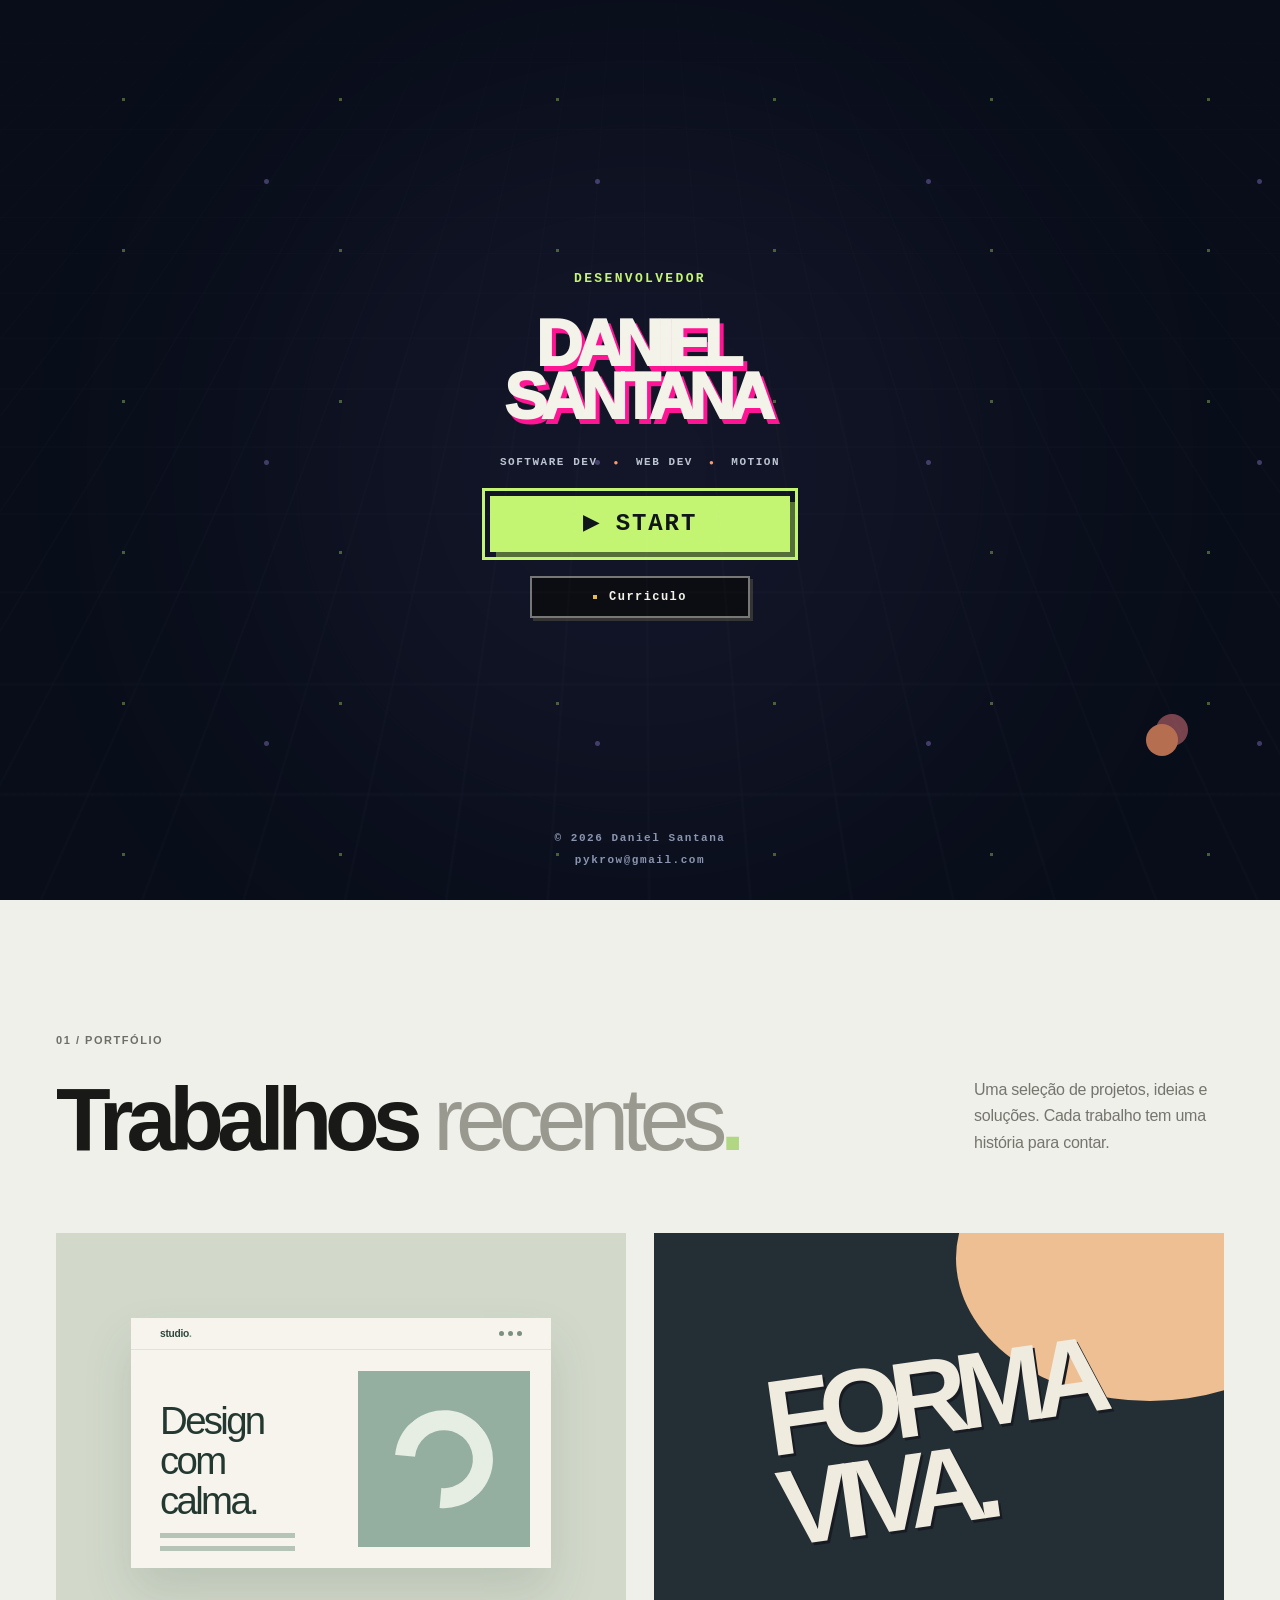
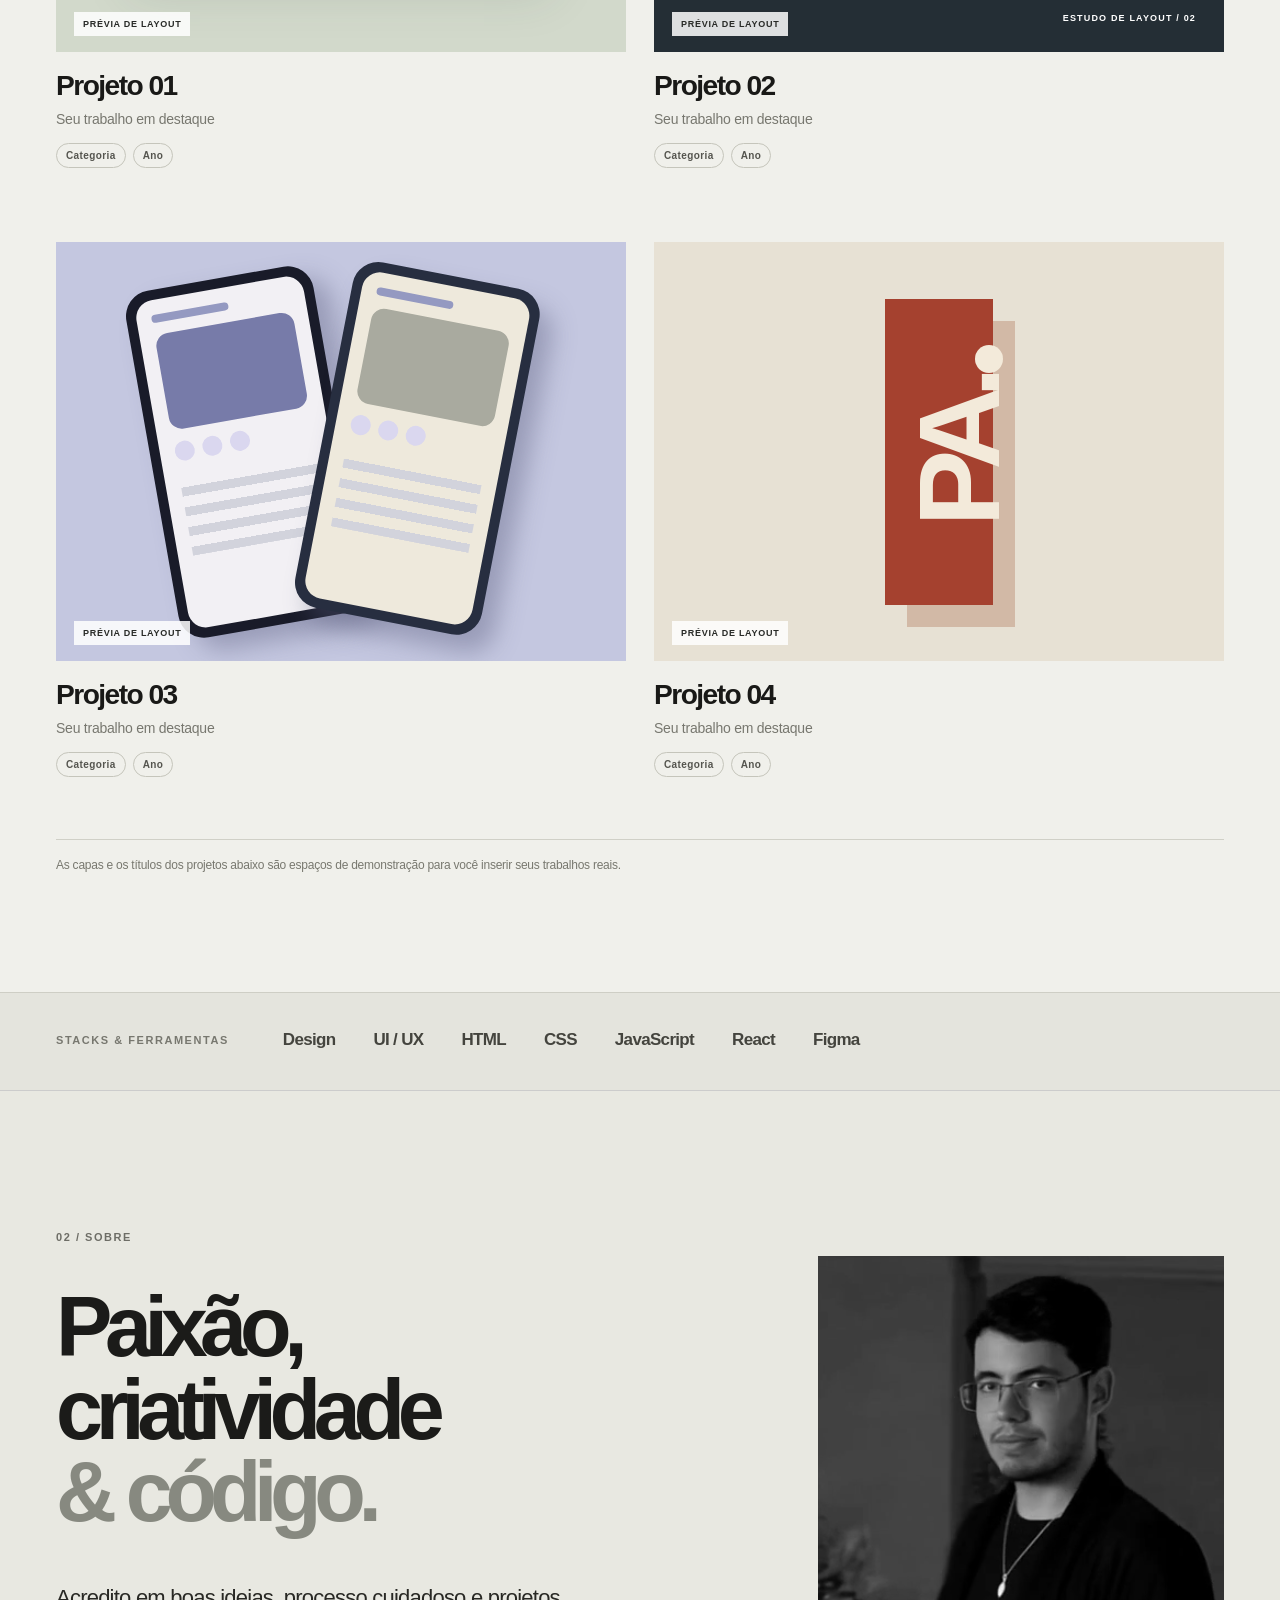
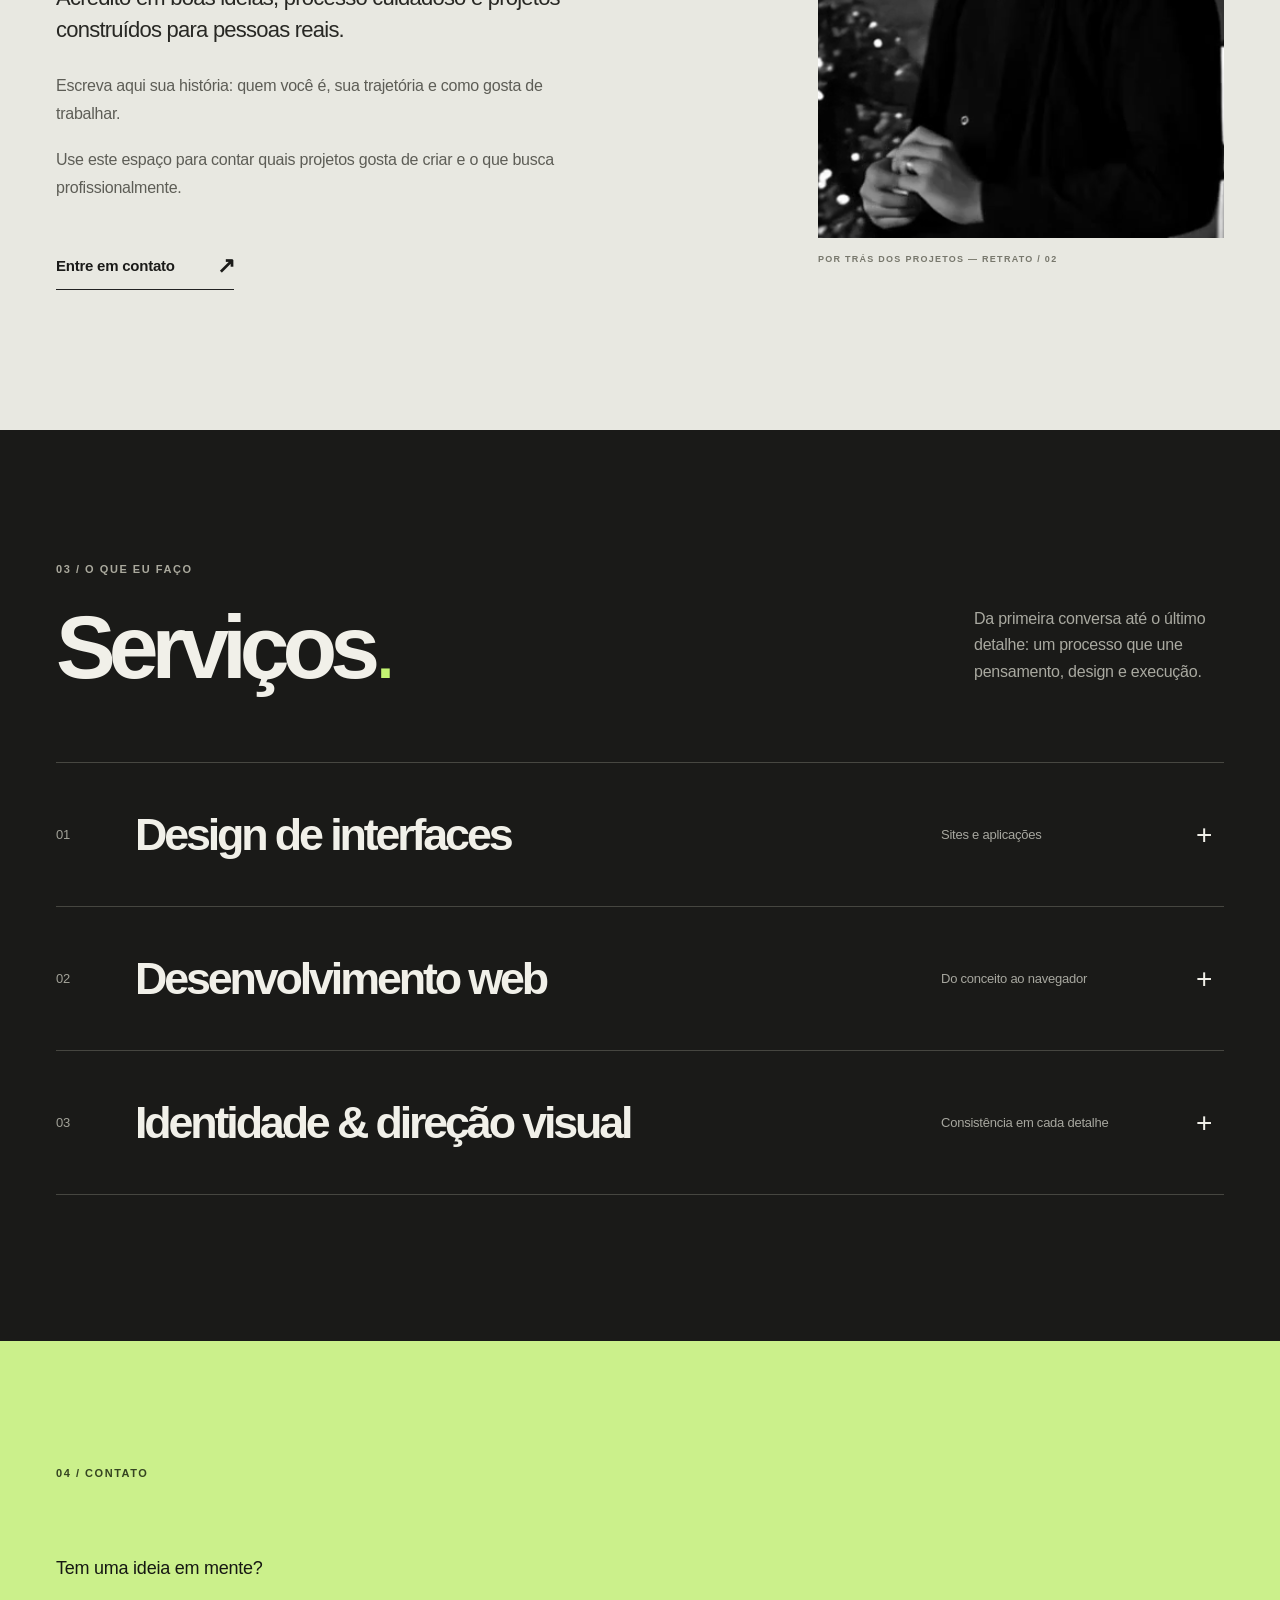
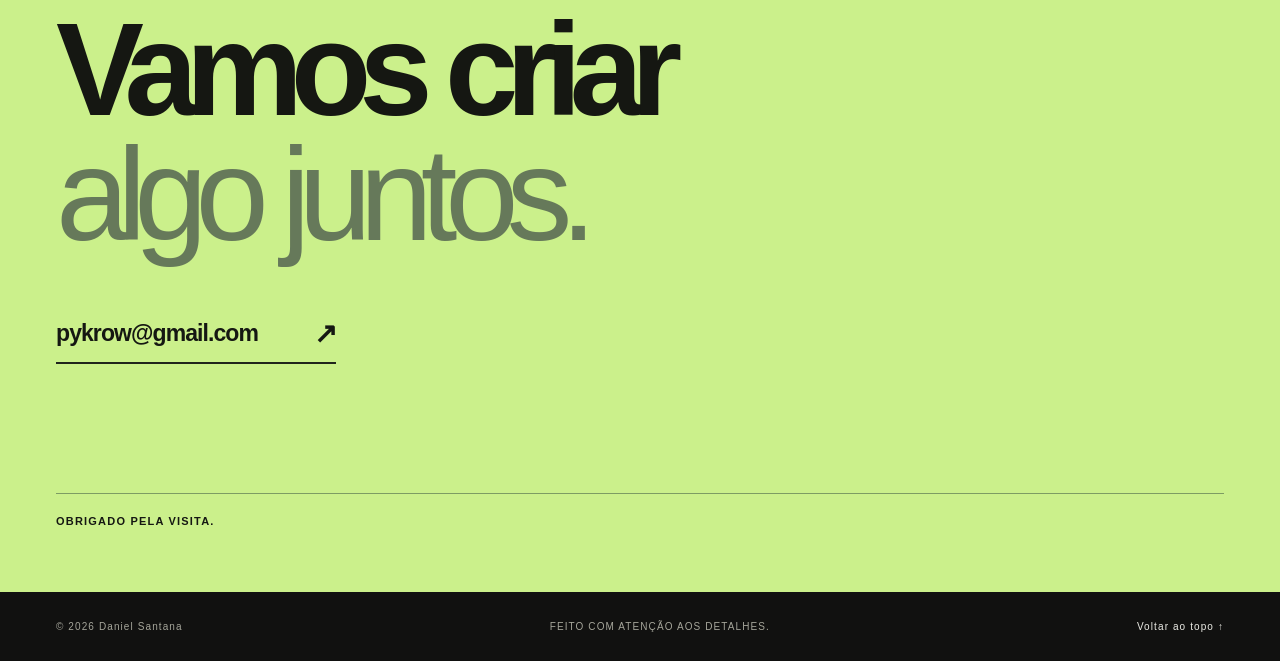
==== commit 36bf68bb: "Construindo" ====
--- a/index.html
+++ b/index.html
@@ -21,24 +21,17 @@
   <!-- Tela de início: a navegação convencional continua disponível. -->
   <div id="intro" class="intro" role="dialog" aria-modal="true" aria-label="Iniciar portfólio">
     <div class="intro-grid" aria-hidden="true"></div>
-    <div class="intro-chrome">
-      <span><span class="tiny-square"></span> PLAYER ONE</span>
-      <span>PORTFOLIO.EXE <b>V 1.0</b></span>
-    </div>
     <div class="intro-center">
-      <span class="eyebrow intro-eyebrow"><span class="blinking-dot"></span> BEM-VINDO AO MEU UNIVERSO</span>
-      <div class="intro-brand"><span>PORT</span><span>FÓLIO<span class="intro-asterisk">✳</span></span></div>
-      <div class="intro-rule"><span>DESENVOLVIMENTO</span><span>●</span><span>CRIATIVIDADE</span><span>●</span><span>INTERAÇÃO</span></div>
-      <p class="intro-tagline">UMA NOVA FASE COMEÇA AQUI.</p>
-      <button id="startBtn" class="start-button" type="button"><span class="play-triangle">▶</span> APERTAR START <span class="key-hint">↵</span></button>
-      <button id="skipIntroBtn" class="quiet-link" type="button">OU EXPLORAR DIRETO <span aria-hidden="true">↗</span></button>
+      <span class="eyebrow intro-eyebrow">DESENVOLVEDOR</span>
+      <div class="intro-brand"><span>DANIEL</span><span>SANTANA</span></div>
+      <div class="intro-rule"><span>SOFTWARE DEV</span><span>●</span><span>WEB DEV</span><span>●</span><span>MOTION</span></div>
+      <button id="startBtn" class="start-button" type="button"><span class="play-triangle" aria-hidden="true">▶</span> START</button>
+      <button id="skipIntroBtn" class="resume-button" type="button">Curriculo</button>
     </div>
     <div class="intro-bottom">
-      <span>USE O MOUSE OU TECLADO</span>
-      <span class="intro-hearts" aria-label="Três vidas">♥ ♥ ♥</span>
-      <span>© <span class="year"></span> <span data-bind="name">SEU NOME</span></span>
+      <span>© <span class="year"></span> <span data-bind="name">Daniel Santana</span></span>
+      <a href="mailto:pykrow@gmail.com">pykrow@gmail.com</a>
     </div>
-    <div class="intro-planet planet-a" aria-hidden="true"></div>
     <div class="intro-planet planet-b" aria-hidden="true"></div>
     <div class="intro-stars" aria-hidden="true"></div>
   </div>
@@ -60,7 +53,7 @@
       <div class="hero-inner site-container">
         <div class="hero-text">
           <span class="hero-greeting"><span class="greeting-line"></span> Oi, prazer. Eu sou</span>
-          <h1 class="hero-name" data-bind="heroName">SEU NOME<span>.</span></h1>
+          <h1 class="hero-name" data-bind="heroName">Daniel Santana<span>.</span></h1>
           <p class="hero-profession" id="heroRole">Designer &amp; Desenvolvedor<br><em>Criativo.</em></p>
           <div class="hero-foot">
             <p id="heroIntro">Crio experiências digitais com atenção ao detalhe, da primeira ideia ao código.</p>
@@ -102,6 +95,6 @@
       <div class="site-container"><p class="small-label">04 / CONTATO</p><p class="contact-preface">Tem uma ideia em mente?</p><h2>Vamos criar<br><em>algo juntos.</em></h2><a href="#contact" id="contactAction" class="contact-action">Seu e-mail aqui <span>↗</span></a><div class="contact-bottom"><span>OBRIGADO PELA VISITA.</span><div id="socialLinks"></div></div></div>
     </section>
   </main>
-  <footer class="site-footer"><span>© <span class="year"></span> <span data-bind="name">SEU NOME</span></span><span>FEITO COM ATENÇÃO AOS DETALHES.</span><a href="#home">Voltar ao topo ↑</a></footer>
+  <footer class="site-footer"><span>© <span class="year"></span> <span data-bind="name">Daniel Santana</span></span><span>FEITO COM ATENÇÃO AOS DETALHES.</span><a href="#home">Voltar ao topo ↑</a></footer>
 </body>
 </html>
--- a/style.css
+++ b/style.css
@@ -16,6 +16,8 @@
 *, *::before, *::after { box-sizing: border-box; }
 html { scroll-behavior: smooth; scroll-padding-top: 90px; }
 body { margin: 0; min-width: 320px; background: var(--bg); color: var(--ink); font-family: var(--font); -webkit-font-smoothing: antialiased; }
+html, body { scrollbar-width: none; }
+html::-webkit-scrollbar, body::-webkit-scrollbar { display: none; }
 body.intro-open { overflow: hidden; }
 button, a { -webkit-tap-highlight-color: transparent; }
 button { font: inherit; cursor: pointer; }
@@ -38,28 +40,28 @@
 .intro-chrome, .intro-bottom { position: absolute; left: 5.5%; right: 5.5%; display: flex; align-items: center; justify-content: space-between; font: 800 11px var(--mono); letter-spacing: .14em; color: #8b95b0; z-index: 2; }
 .intro-chrome { top: 34px; }
 .intro-chrome span:first-child { display: flex; align-items: center; gap: 11px; }
-.intro-chrome b { color: var(--lime); font-weight: 800; }
-.intro-bottom { bottom: 34px; }
-.intro-hearts { color: var(--orange); letter-spacing: .37em; font-size: 16px; }
+.intro-bottom { bottom: 34px; justify-content: center; flex-direction: column; gap: 10px; text-align: center; }
+.intro-bottom a:hover { color: var(--lime); }
 .intro-center { position: relative; z-index: 3; width: min(94%, 1060px); text-align: center; transform: translateY(-2%); }
-.intro-eyebrow { display: inline-flex; align-items: center; gap: 12px; color: var(--lime); }
+.intro-eyebrow { display: inline-flex; align-items: center; gap: 12px; color: var(--lime); font-size: 13px; letter-spacing: .18em; }
 .blinking-dot { height: 7px; width: 7px; border-radius: 50%; background: var(--lime); animation: blink 1.5s step-end infinite; }
-.intro-brand { display: flex; flex-direction: column; align-items: center; font-family: var(--font); font-weight: 1000; font-size: clamp(96px, 16.6vw, 235px); letter-spacing: -.098em; line-height: .83; margin: 28px auto 32px; text-shadow: 9px 10px 0 #2d284e; }
+.intro-brand { display: flex; flex-direction: column; align-items: center; font-family: var(--font); font-weight: 1000; font-size: clamp(40px, 11.5vw, 64px); letter-spacing: -.098em; line-height: .83; margin: 28px auto 32px; text-shadow: 4px 5px 0 #ff1493; }
 .intro-brand > span { position: relative; padding-right: .12em; }
 .intro-brand > span:first-child { color: var(--ink); }
-.intro-brand > span:nth-child(2) { color: var(--lime); }
+.intro-brand > span:nth-child(2) { color: var(--ink); }
 .intro-asterisk { position: absolute; right: -.32em; top: -.22em; font-size: .43em; color: var(--orange); letter-spacing: 0; animation: spin 13s linear infinite; }
-.intro-rule { display: flex; align-items: center; justify-content: center; gap: 16px; font: 800 11px var(--mono); letter-spacing: .14em; color: #bdc4d1; }
+.intro-rule { display: flex; align-items: center; justify-content: center; gap: 16px; margin-bottom: 28px; font: 800 11px var(--mono); letter-spacing: .14em; color: #bdc4d1; }
 .intro-rule span:nth-child(even) { color: var(--orange); font-size: 8px; }
 .intro-tagline { font: 800 14px var(--mono); letter-spacing: .16em; margin: 35px 0 24px; }
-.start-button { display: inline-flex; align-items: center; gap: 22px; padding: 22px 24px 22px 34px; border: 2px solid var(--lime); background: var(--lime); box-shadow: 8px 8px 0 #546e39; color: #10151b; font: 1000 16px var(--mono); letter-spacing: .025em; transition: transform .2s, box-shadow .2s; }
-.start-button:hover { transform: translate(4px,4px); box-shadow: 4px 4px 0 #546e39; }
-.play-triangle { font-size: 17px; }
+.start-button { display: inline-flex; align-items: center; justify-content: center; width: min(300px, calc(100% - 24px)); height: 56px; gap: 16px; padding: 0 28px; border: 2px solid var(--lime); background: var(--lime); box-shadow: 6px 6px 0 #546e39; color: #10151b; font: 900 24px/1 var(--mono); letter-spacing: .08em; transition: transform .2s, box-shadow .2s; }
+.start-button:hover { transform: translate(3px,3px); box-shadow: 3px 3px 0 #546e39; }
+.play-triangle { font-size: 20px; }
 .key-hint { border: 2px solid #566c3d; padding: 3px 7px; font-size: 14px; margin-left: 10px; }
-.quiet-link { display: block; margin: 24px auto 0; background: none; color: #a9b4cb; border: 0; font: 800 11px var(--mono); letter-spacing: .12em; padding: 10px; }
-.quiet-link:hover { color: var(--lime); }
+.resume-button { display: flex; align-items: center; justify-content: center; width: min(220px, calc(100% - 24px)); height: 42px; margin: 24px auto 0; gap: 12px; padding: 0 24px; border: 2px solid #777; background: rgba(10,10,10,.7); color: var(--ink); box-shadow: 3px 3px 0 #343434; font: 800 12px/1 var(--mono); letter-spacing: .12em; transition: border-color .2s, transform .2s, box-shadow .2s; }
+.resume-button::before { content: ''; width: 4px; height: 4px; flex-shrink: 0; background: #e3bc4b; }
+.resume-button:hover { border-color: var(--ink); transform: translate(1px,1px); box-shadow: 2px 2px 0 #343434; }
+.resume-button:active { transform: translate(3px,3px); box-shadow: none; }
 .intro-planet { position: absolute; border-radius: 50%; pointer-events: none; }
-.planet-a { top: 15%; left: 9%; width: 82px; height: 82px; border: 12px solid #a18ae7; opacity: .4; box-shadow: 10px 10px 0 #28254b; }
 .planet-b { right: 8%; bottom: 16%; width: 32px; height: 32px; background: var(--orange); opacity: .7; box-shadow: 10px -10px 0 #a85b63; }
 .intro-stars { position: absolute; inset: 0; background-image: radial-gradient(circle, var(--lime) 1.5px, transparent 2px), radial-gradient(circle, var(--violet) 2px, transparent 3px); background-size: 217px 151px, 331px 281px; background-position: 15px 24px, 101px 41px; opacity: .34; animation: starDrift 22s linear infinite; }
 /* Header */
@@ -405,7 +407,6 @@
  .contact { min-height: 590px; }
  .footer { flex-wrap: wrap; padding-inline: 20px; }
  .footer > span { order: 3; width: 100%; text-align: center; }
- .intro-brand { font-size: clamp(89px,18vw,140px); }
  .intro-rule { font-size: 9px; gap: 9px; }
  .intro-bottom { font-size: 8px; }
 }
@@ -435,14 +436,12 @@
  .project-visual { height: 230px; }
  .project-info { padding: 23px; }
  .project-info h3 { font-size: 23px; }
- .intro-brand { font-size: clamp(72px,19vw,110px); }
  .intro-asterisk { right: -.25em; }
  .intro-rule { gap: 7px; font-size: 8px; letter-spacing: .02em; }
  .intro-tagline { font-size: 11px; }
  .intro-chrome,.intro-bottom { left: 19px; right: 19px; }
  .intro-chrome { font-size: 8px; }
  .intro-bottom { font-size: 7px; flex-wrap: wrap; gap: 6px; }
- .intro-hearts { font-size: 10px; }
  .contact h2 { font-size: clamp(42px,12vw,59px); }
  .contact-foot { font-size: 7px; }
  .contact-foot span:last-child { display: none; }
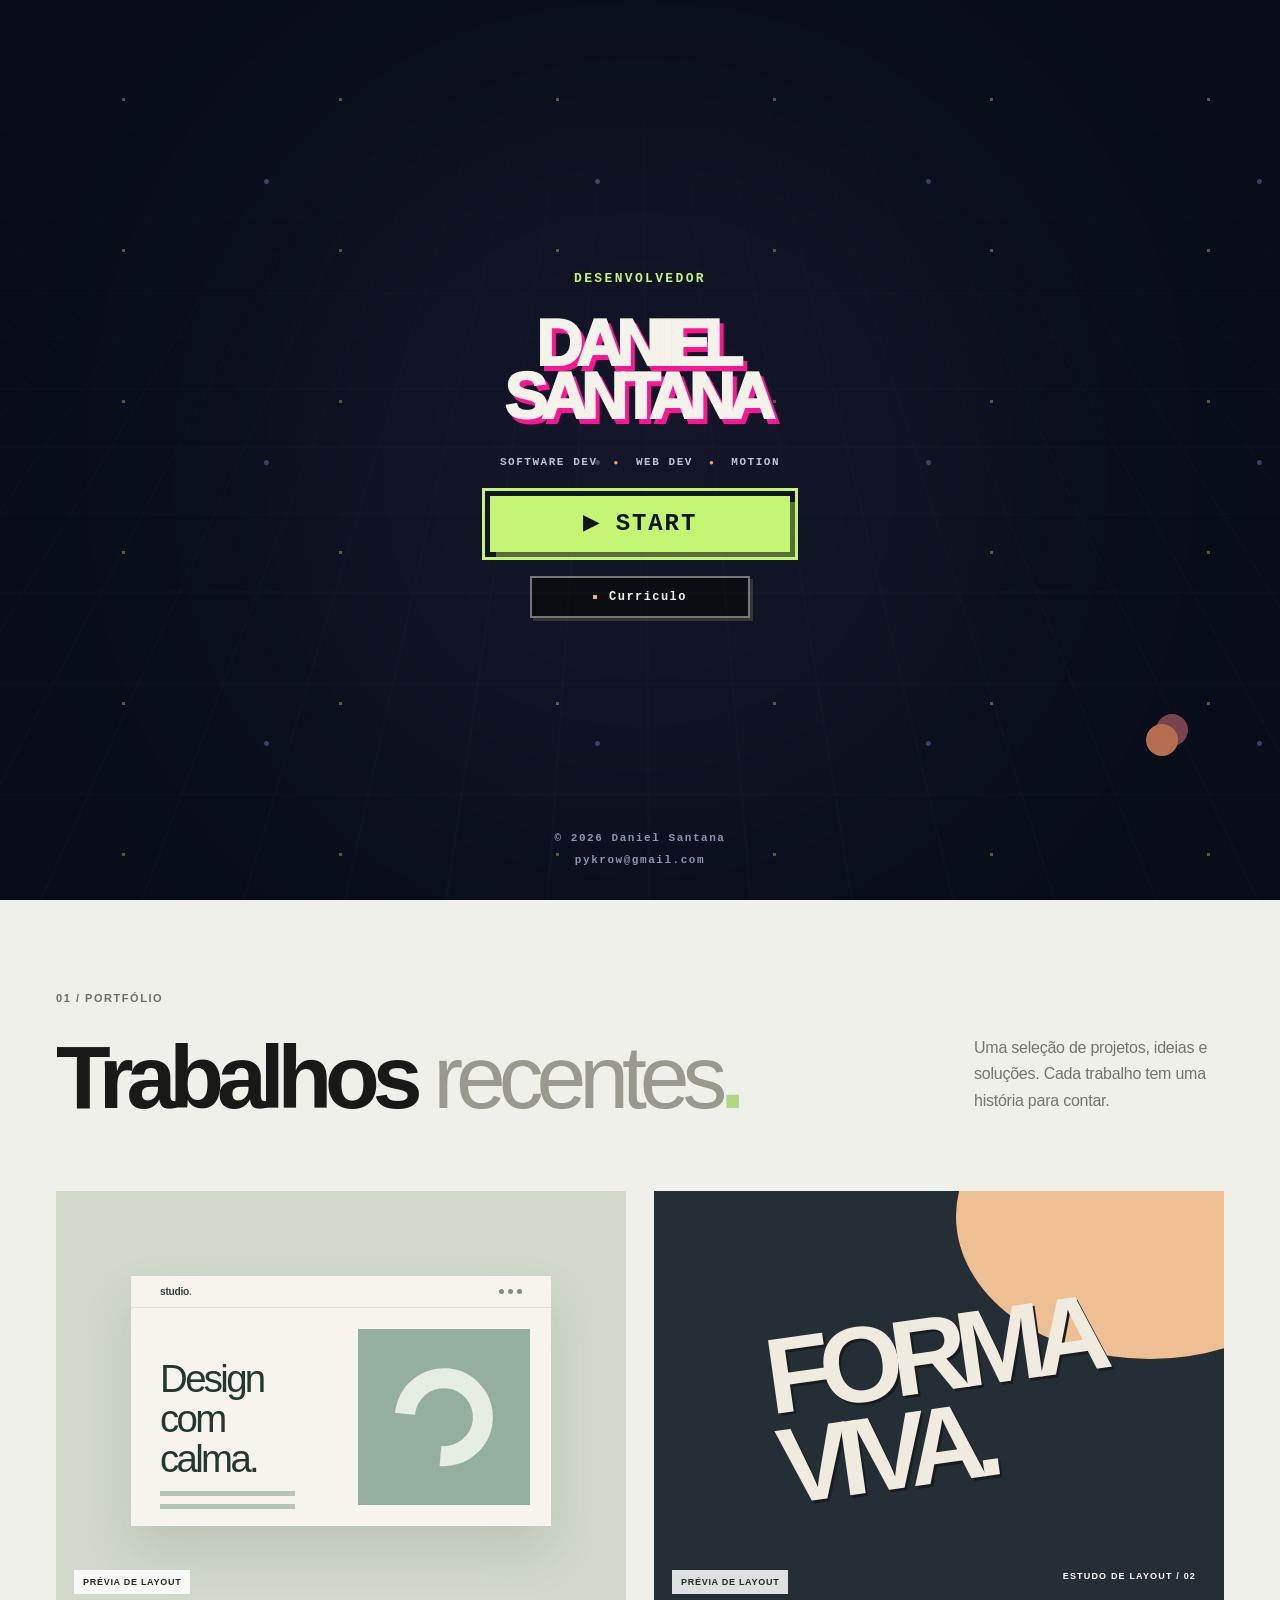
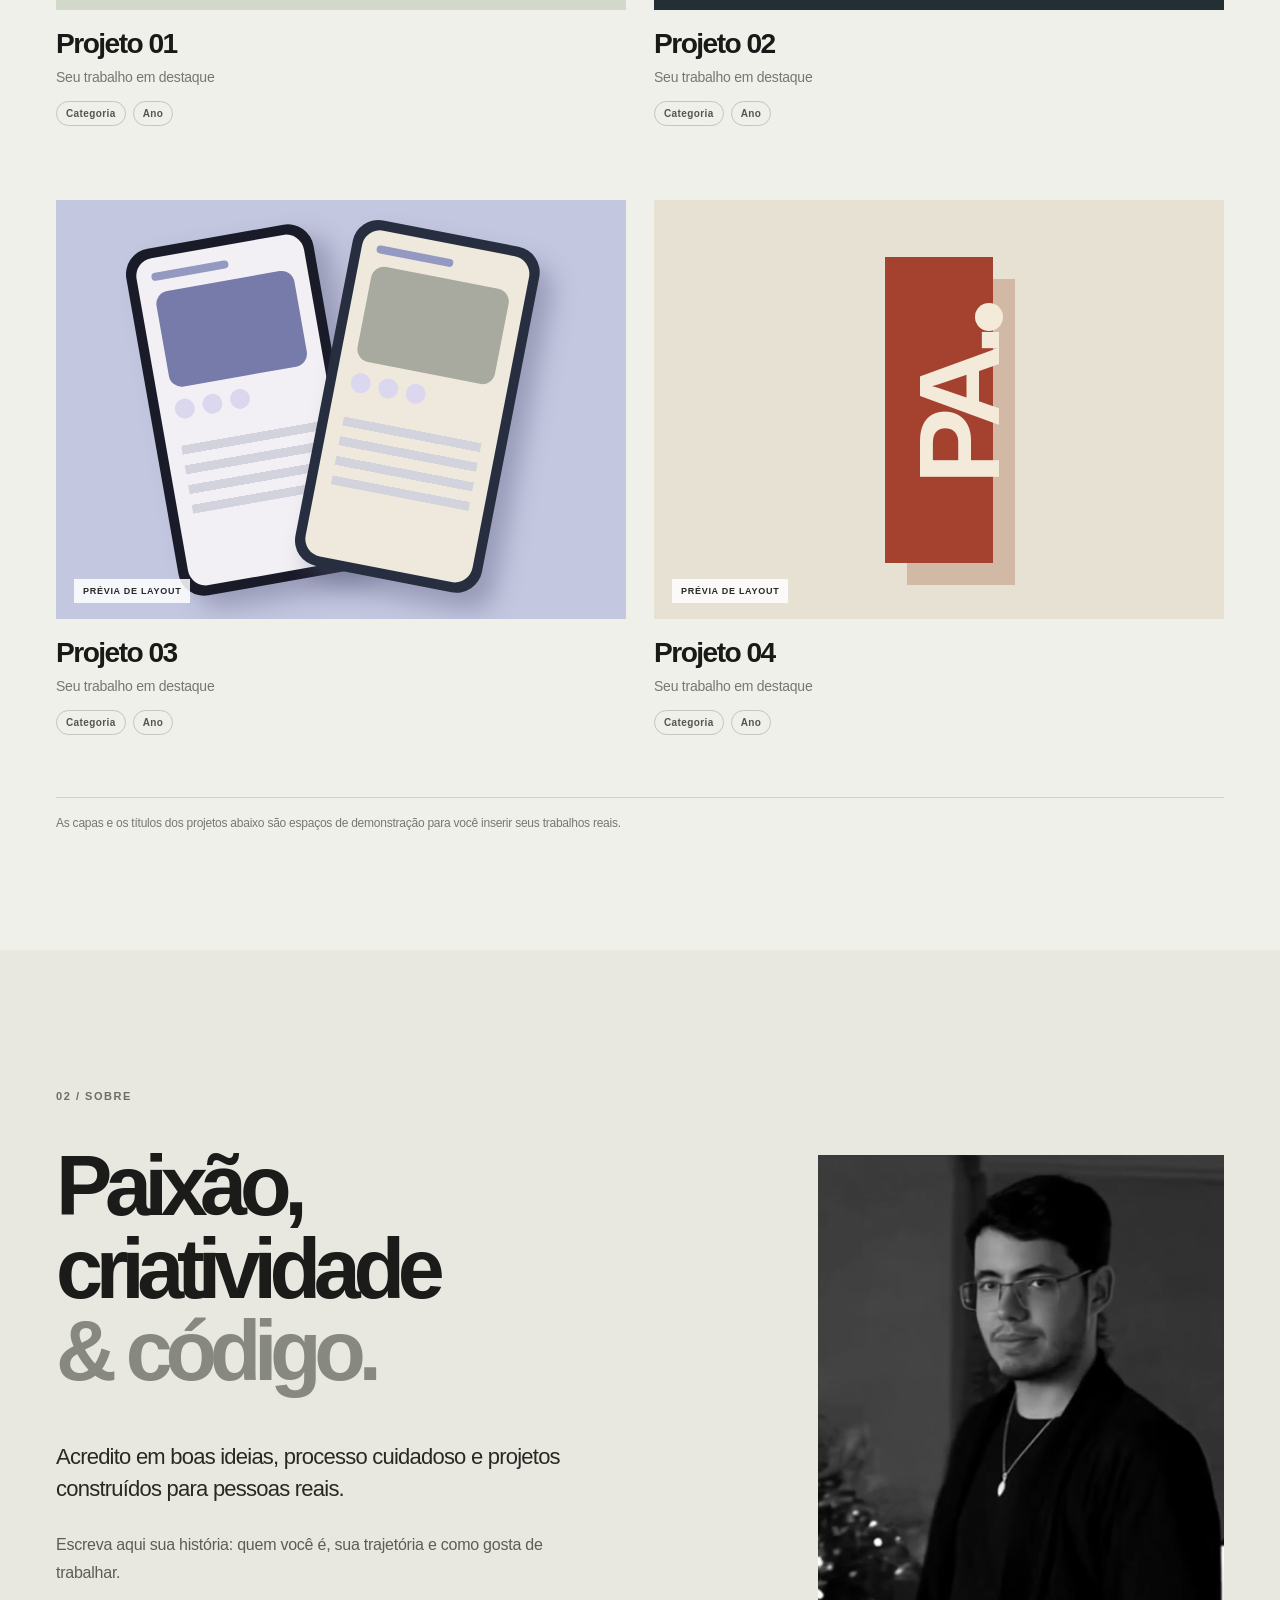
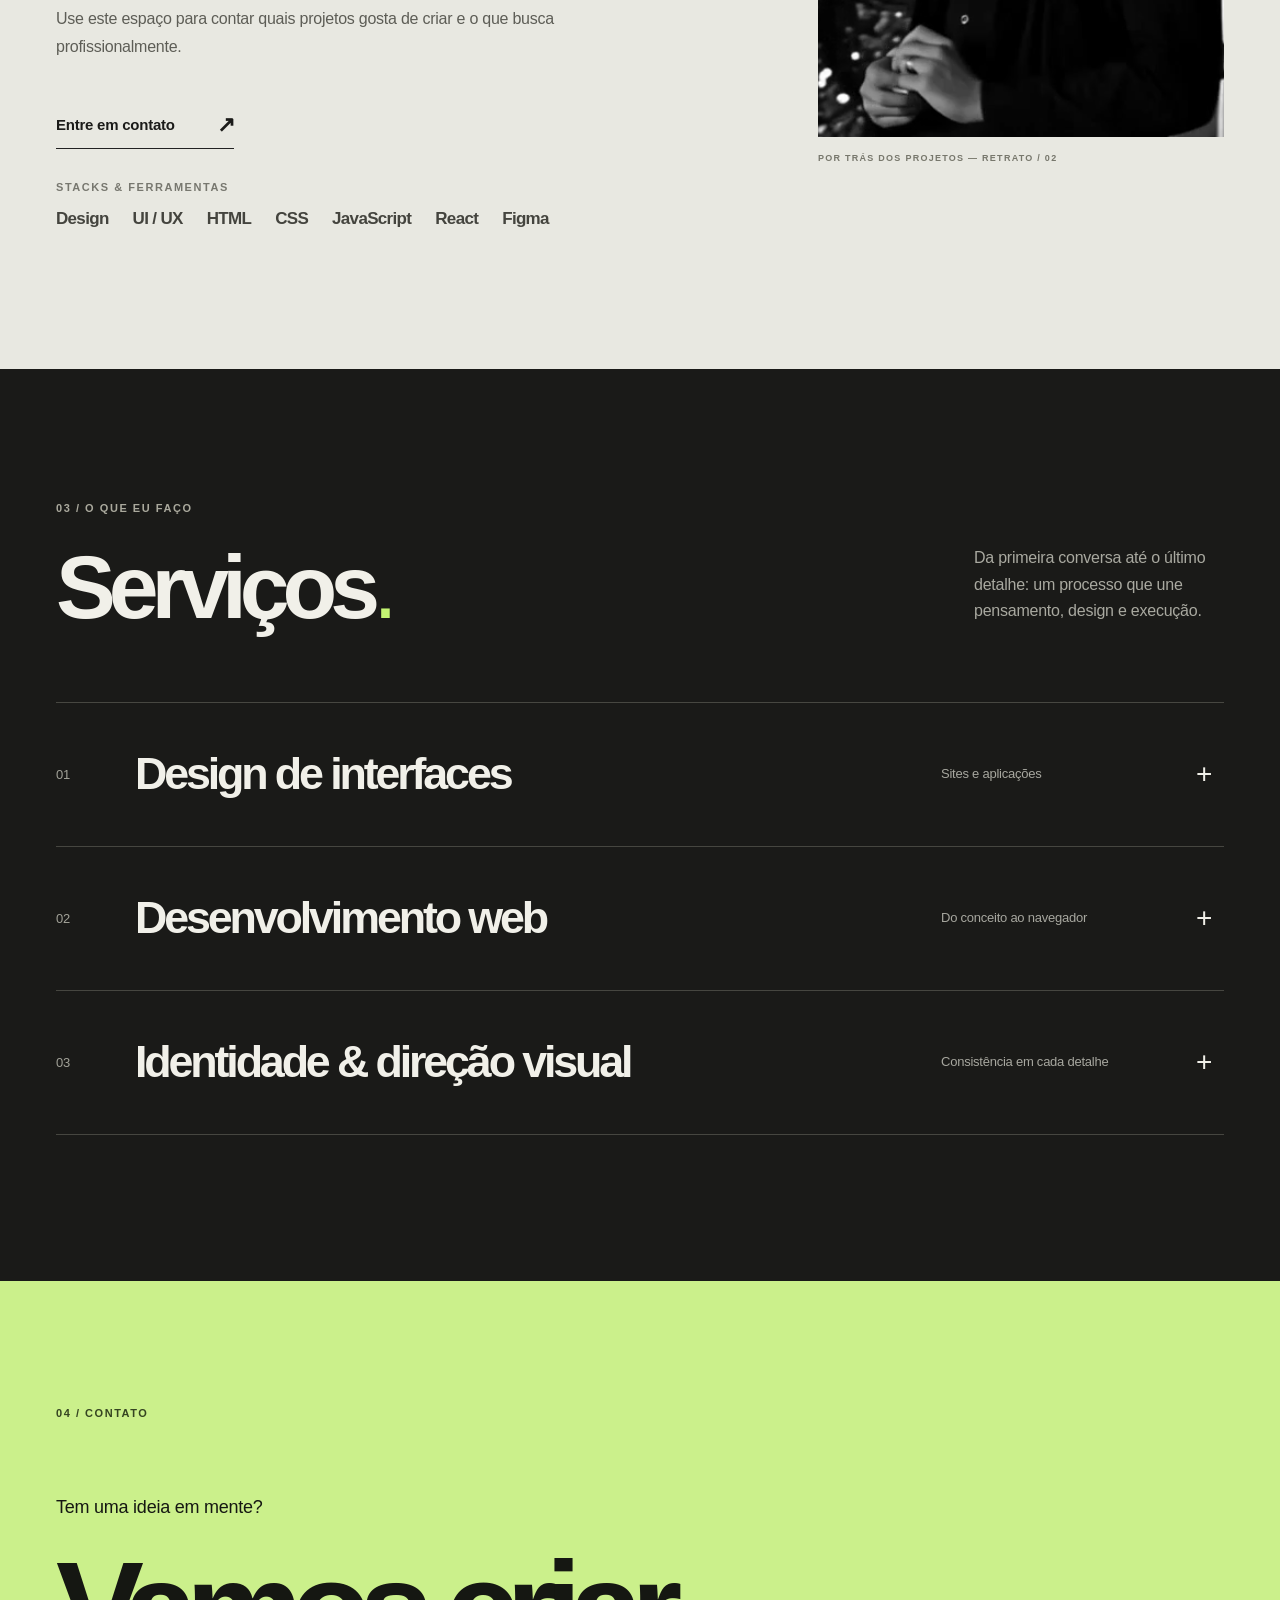
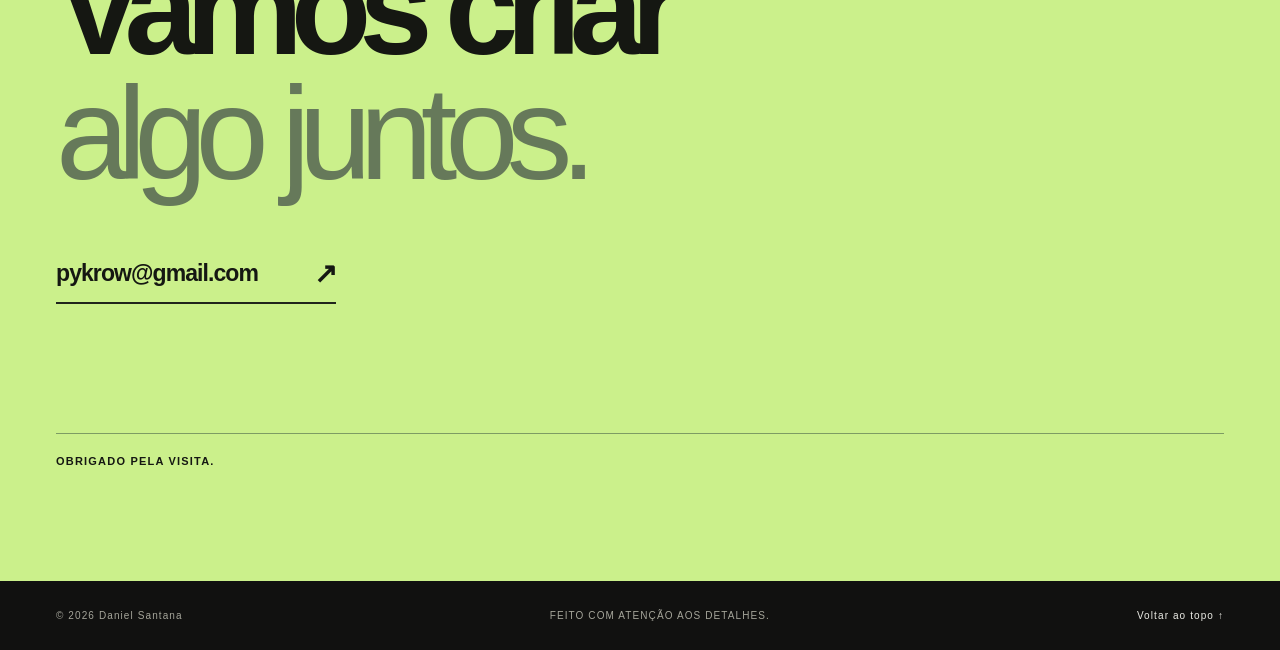
==== commit d3f48c9a: "Novas mudanças" ====
--- a/index.html
+++ b/index.html
@@ -10,11 +10,11 @@
   <title>Portfólio</title>
   <link rel="icon" type="image/svg+xml" href="assets/favicon.svg">
   <link rel="stylesheet" href="style.css">
-  <link rel="stylesheet" href="reference.css">
+  <link rel="stylesheet" href="style_refe.css">
   <script defer src="content.js"></script>
   <script defer src="app.js"></script>
 </head>
-<body>
+<body id="top">
   <a href="#main" class="skip-link">Ir para o conteúdo</a>
   <div class="noise" aria-hidden="true"></div>
   <div class="scanlines" aria-hidden="true"></div>
@@ -37,16 +37,16 @@
   </div>
 
   <header class="site-header">
-    <a class="site-wordmark" href="#home" aria-label="Ir para o início">PORTFOLIO<span class="wordmark-dot">.</span></a>
+    <a class="site-wordmark" href="#top" aria-label="Ir para o início">PORTFOLIO</a>
     <nav class="site-nav" aria-label="Navegação principal">
-      <a href="#home">Início</a><a href="#portfolio">Portfólio</a><a href="#about">Sobre</a><a href="#services">Serviços</a><a href="#contact">Contato</a>
+      <a href="#top">Início</a><a href="#portfolio">Portfólio</a><a href="#about">Sobre</a><a href="#services">Serviços</a><a href="#contact">Contato</a>
     </nav>
     <div class="header-actions">
       <a class="header-contact" href="#contact">Vamos conversar <span aria-hidden="true">↗</span></a>
       <button type="button" class="mobile-toggle" id="menuToggle" aria-controls="mobileNav" aria-expanded="false" aria-label="Abrir menu"><span></span><span></span></button>
     </div>
   </header>
-  <nav class="mobile-nav-v3" id="mobileNav" hidden aria-label="Menu no celular"><a href="#home">Início</a><a href="#portfolio">Portfólio</a><a href="#about">Sobre</a><a href="#services">Serviços</a><a href="#contact">Contato</a></nav>
+  <nav class="mobile-nav-v3" id="mobileNav" hidden aria-label="Menu no celular"><a href="#top">Início</a><a href="#portfolio">Portfólio</a><a href="#about">Sobre</a><a href="#services">Serviços</a><a href="#contact">Contato</a></nav>
 
   <main id="main" class="site-main" tabindex="-1">
     <section id="home" class="site-hero">
@@ -54,18 +54,17 @@
         <div class="hero-text">
           <span class="hero-greeting"><span class="greeting-line"></span> Oi, prazer. Eu sou</span>
           <h1 class="hero-name" data-bind="heroName">Daniel Santana<span>.</span></h1>
-          <p class="hero-profession" id="heroRole">Designer &amp; Desenvolvedor<br><em>Criativo.</em></p>
+          <p class="hero-profession" id="heroRole">Software Developer &amp; Full Stack Developer</p>
           <div class="hero-foot">
             <p id="heroIntro">Crio experiências digitais com atenção ao detalhe, da primeira ideia ao código.</p>
-            <a class="round-arrow" href="#portfolio" aria-label="Conhecer trabalhos">↘</a>
           </div>
         </div>
         <div class="hero-photo-layout">
           <div class="hero-photo"><img src="assets/portrait-close.png" alt="Retrato em preto e branco, com cabelo curto e roupa escura" width="1026" height="938" fetchpriority="high"></div>
-          <span class="photo-side-note">RETRATO / 01</span>
+          <span class="photo-side-note">POR TRÁS DOS PROJETOS</span>
         </div>
       </div>
-      <div class="site-hero-bottom site-container"><span>PROJETOS & EXPERIÊNCIAS SELECIONADAS</span><a href="#portfolio">DESLIZE PARA CONHECER <span>↓</span></a></div>
+      <div class="site-hero-bottom site-container"><a class="hero-bottom-label" href="#portfolio">DESLIZE PARA CONHECER</a><a class="round-arrow" href="#portfolio" aria-label="Conhecer trabalhos">↘</a></div>
     </section>
 
     <section id="portfolio" class="work-section">
@@ -76,11 +75,9 @@
       </div>
     </section>
 
-    <section class="tech-band" aria-label="Ferramentas e habilidades"><div class="site-container"><span class="small-label">STACKS & FERRAMENTAS</span><div id="stackList" class="stack-list"></div></div></section>
-
     <section id="about" class="about-section">
       <div class="site-container about-grid">
-        <div class="about-words"><p class="small-label">02 / SOBRE</p><h2>Paixão,<br>criatividade<br><em>&amp; código.</em></h2><p class="about-lead" id="aboutLead">Acredito em boas ideias, processo cuidadoso e projetos construídos para pessoas reais.</p><p id="aboutText">Este espaço será preenchido com sua história e trajetória profissional.</p><p id="aboutExtra">Você pode contar como começou, no que trabalha e o que deseja construir.</p><a class="text-link" href="#contact">Entre em contato <span>↗</span></a></div>
+        <div class="about-words"><p class="small-label">02 / SOBRE</p><h2>Paixão,<br>criatividade<br><em>&amp; código.</em></h2><p class="about-lead" id="aboutLead">Acredito em boas ideias, processo cuidadoso e projetos construídos para pessoas reais.</p><p id="aboutText">Este espaço será preenchido com sua história e trajetória profissional.</p><p id="aboutExtra">Você pode contar como começou, no que trabalha e o que deseja construir.</p><a class="text-link" href="#contact">Entre em contato <span>↗</span></a><div class="tech-band about-tech" aria-label="Ferramentas e habilidades"><span class="small-label">STACKS &amp; FERRAMENTAS</span><div id="stackList" class="stack-list"></div></div></div>
         <figure class="about-photo"><img src="assets/portrait-full.png" alt="Retrato em preto e branco de pessoa com óculos, roupa preta e as mãos à frente" width="406" height="582" loading="lazy"><figcaption>POR TRÁS DOS PROJETOS — RETRATO / 02</figcaption></figure>
       </div>
     </section>
@@ -95,6 +92,6 @@
       <div class="site-container"><p class="small-label">04 / CONTATO</p><p class="contact-preface">Tem uma ideia em mente?</p><h2>Vamos criar<br><em>algo juntos.</em></h2><a href="#contact" id="contactAction" class="contact-action">Seu e-mail aqui <span>↗</span></a><div class="contact-bottom"><span>OBRIGADO PELA VISITA.</span><div id="socialLinks"></div></div></div>
     </section>
   </main>
-  <footer class="site-footer"><span>© <span class="year"></span> <span data-bind="name">Daniel Santana</span></span><span>FEITO COM ATENÇÃO AOS DETALHES.</span><a href="#home">Voltar ao topo ↑</a></footer>
+  <footer class="site-footer"><span>© <span class="year"></span> <span data-bind="name">Daniel Santana</span></span><span>FEITO COM ATENÇÃO AOS DETALHES.</span><a href="#top">Voltar ao topo ↑</a></footer>
 </body>
 </html>
--- a/style.css
+++ b/style.css
@@ -14,7 +14,7 @@
   --max: 1360px;
 }
 *, *::before, *::after { box-sizing: border-box; }
-html { scroll-behavior: smooth; scroll-padding-top: 90px; }
+html { scroll-behavior: smooth; scroll-padding-top: 0; }
 body { margin: 0; min-width: 320px; background: var(--bg); color: var(--ink); font-family: var(--font); -webkit-font-smoothing: antialiased; }
 html, body { scrollbar-width: none; }
 html::-webkit-scrollbar, body::-webkit-scrollbar { display: none; }
--- a/style_refe.css
+++ b/style_refe.css
@@ -0,0 +1,100 @@
+/* INTERIOR REBUILD v3 — CSS intentionally targets only .site-* and new section names.
+   The original START stylesheet (style.css) is unchanged. */
+:root{--paper:#eeeee8;--charcoal:#111110;--charcoal-2:#181817;--warm-gray:#999994;--accent:#c4f572;}
+.site-main,.site-header,.mobile-nav-v3,.site-footer{font-family:Arial,Helvetica,sans-serif;letter-spacing:-.015em}
+body:not(.intro-open) .noise,body:not(.intro-open) .scanlines{opacity:0}
+.site-container{width:min(1340px,calc(100% - 112px));margin:auto}
+.site-header{height:84px;display:flex;align-items:center;justify-content:space-between;padding:0 max(56px,calc((100vw - 1340px)/2));background:#111110;position:sticky;top:0;z-index:80;border-bottom:1px solid #30302c;color:#f3f3ed}
+.site-wordmark{font-size:21px;font-weight:900;letter-spacing:-.065em;white-space:nowrap}.wordmark-dot{color:var(--accent)}
+.site-nav{display:flex;align-items:center;gap:34px;margin-left:auto;margin-right:55px}
+.site-nav a{font-size:13px;font-weight:550;color:#bdbdb6;transition:color .25s}.site-nav a:hover,.site-nav a.active{color:#fff}
+.header-contact{display:inline-flex;align-items:center;gap:15px;font-size:13px;font-weight:700;white-space:nowrap}.header-contact span{font-size:23px;line-height:1}.header-contact:hover{color:var(--accent)}
+.mobile-toggle{display:none;border:0;background:transparent;color:var(--paper);padding:10px}.mobile-toggle span{display:block;background:currentColor;width:24px;height:2px;margin:6px 0}
+.mobile-nav-v3[hidden]{display:none!important}.mobile-nav-v3{position:absolute;top:84px;right:0;left:0;z-index:90;background:#161615;border-bottom:1px solid #555;padding:20px 56px;display:flex;flex-direction:column;gap:0}
+.mobile-nav-v3 a{font-size:24px;padding:14px 0;border-bottom:1px solid #333}
+.site-main:focus{outline:none}.site-main h1,.site-main h2,.site-main p{margin:0}
+.site-main{background:var(--charcoal);color:var(--paper);overflow:hidden}
+.small-label{font-size:11px!important;font-weight:700!important;letter-spacing:.14em!important;text-transform:uppercase!important;line-height:1.5!important}
+.site-hero{background:#111110;min-height:720px;height:min(890px,calc(100svh - 84px));position:relative;display:flex;flex-direction:column;justify-content:center;overflow:hidden}
+.hero-inner{display:grid;grid-template-columns:minmax(0,1.08fr) minmax(360px,.92fr);height:100%;align-items:center;gap:2%;padding-top:8px;padding-bottom:66px}
+.hero-text{position:relative;z-index:3;padding-top:0}
+.hero-greeting{display:flex;align-items:center;gap:14px;font-size:17px;font-weight:400;color:#d2d2cb;letter-spacing:0;margin-bottom:36px}
+.greeting-line{width:38px;height:1px;background:var(--accent)}
+.hero-name{font-weight:800;line-height:.91;letter-spacing:-.092em;font-size:clamp(94px,11vw,162px);max-width:870px;white-space:normal;position:relative;margin-bottom:36px!important}
+.hero-name{overflow-wrap:anywhere}.hero-name span{color:var(--accent)}
+.hero-profession{font-weight:450;font-size:clamp(30px,3.65vw,58px);line-height:1.08;letter-spacing:-.057em;margin-bottom:34px!important}
+.hero-profession em{font-style:normal;color:#a9a9a2}
+.hero-foot{display:flex;align-items:end;gap:32px;justify-content:space-between;max-width:530px}
+.hero-foot p{max-width:390px;color:#a9a9a3;font-size:16px;line-height:1.65}
+.round-arrow{height:61px;width:61px;display:grid;flex-shrink:0;place-items:center;border:1px solid #55554e;border-radius:50%;font-size:24px;transition:background .25s,color .25s,transform .25s}
+.round-arrow:hover{background:var(--paper);color:#111;transform:translate(2px,3px)}
+.hero-photo-layout{position:relative;align-self:stretch;display:flex;align-items:center;justify-content:center;min-width:0}
+.hero-photo{width:100%;height:min(74vh,656px);min-height:460px;position:relative;overflow:hidden;background:#242422}
+.hero-photo:after{content:"";pointer-events:none;position:absolute;inset:0;background:linear-gradient(to top,rgba(17,17,16,.3),transparent 26%),linear-gradient(to right,rgba(17,17,16,.16),transparent 25%)}
+.hero-photo img{width:100%;height:100%;object-fit:cover;object-position:50% 42%;filter:grayscale(1) contrast(1.08)}
+.photo-side-note{position:absolute;right:-28px;top:50%;transform:translateY(-50%);font-size:10px;letter-spacing:.14em;writing-mode:vertical-rl;color:#bebeb8}
+.site-hero-bottom{display:flex;align-items:center;justify-content:flex-start;gap:22px;padding:0 0 34px;position:absolute;bottom:0;left:0;right:0;font-size:10px;letter-spacing:.14em;color:#8b8b84;font-weight:700}
+.site-hero-bottom .hero-bottom-label{color:#d1d1cb}
+.site-hero-bottom .round-arrow{height:42px;width:42px;font-size:18px}
+.work-section{background:#f0f0eb;color:#191917;padding:90px 0 120px}
+.section-intro{display:flex;justify-content:space-between;align-items:end;gap:65px;margin-bottom:70px}
+.section-intro .small-label{color:#6e6e67;margin-bottom:26px}
+.section-intro h2{font-weight:650;font-size:clamp(54px,7vw,106px);letter-spacing:-.079em;line-height:.99}
+.section-intro h2 span{font-weight:400;color:#999990}.section-intro h2 i,.section-intro h2 > span:last-child:not(:first-child){font-style:normal;color:#b2d782}
+.section-intro>p{max-width:250px;line-height:1.65;font-size:16px;color:#75756d;padding-bottom:7px}
+.work-grid{display:grid;grid-template-columns:repeat(2,minmax(0,1fr));gap:74px 28px}
+.work-item{min-width:0}
+.work-cover{aspect-ratio:1.36;background:#dadbd2;overflow:hidden;display:grid;place-items:center;position:relative}
+.work-cover img{display:block;object-fit:cover;width:100%;height:100%}
+.work-cover .preview-flag{position:absolute;bottom:16px;left:18px;background:#ffffffd9;color:#282a27;padding:7px 9px;font-weight:700;letter-spacing:.08em;font-size:9px;z-index:4}
+.work-item:nth-child(2) .work-cover{background:#cecfca}
+.work-item:nth-child(3) .work-cover{background:#d6d6d0}
+.work-item:nth-child(4) .work-cover{background:#e5e1d8}
+.work-details{display:flex;justify-content:space-between;gap:20px;padding-top:19px;align-items:start}
+.work-details h3{font-size:clamp(25px,2.2vw,37px);font-weight:650;letter-spacing:-.055em;line-height:1.1;margin:0 0 7px}
+.work-details p{color:#77776f;font-size:14px;line-height:1.5}
+.work-details a{width:41px;height:41px;display:grid;place-items:center;border:1px solid #babbb2;border-radius:50%;font-size:19px;flex-shrink:0;transition:background .2s}.work-details a:hover{background:#171717;color:#fff}
+.work-tags{display:flex;flex-wrap:wrap;gap:7px;margin-top:13px}
+.work-tags span{font-size:10px;font-weight:600;letter-spacing:.04em;color:#55554f;border:1px solid #c5c5bb;padding:6px 9px;border-radius:999px}
+.portfolio-notice{margin-top:62px!important;font-size:12px;color:#78786f!important;border-top:1px solid #d0d0c7;padding-top:18px}
+/* Art-direction placeholder covers — deliberately labelled, never passed off as real work. */
+.cover-art{width:100%;height:100%;position:relative;overflow:hidden;display:flex;align-items:center;justify-content:center}
+.art-one{background:#d2d9cb;padding:9%}.art-one .mock-window{width:90%;height:79%;background:#f6f4ed;box-shadow:0 25px 45px #304a3c25;overflow:hidden}
+.mock-window .mock-bar{height:13%;border-bottom:1px solid #e3e2da;display:flex;align-items:center;justify-content:space-between;padding:0 7%;font-size:clamp(6px,.8vw,12px);font-weight:700;letter-spacing:-.03em;color:#30463d}
+.mock-bar .dots{display:flex;gap:4px}.mock-bar .dots i{background:#7c8f81;border-radius:50%;width:5px;height:5px}
+.mock-body{display:flex;height:87%}.mock-copy{width:54%;padding:12% 7%}.mock-copy h4{font-size:clamp(20px,3vw,45px);font-weight:500;letter-spacing:-.07em;color:#223830;line-height:1.05;margin:0 0 7%}.mock-copy p{height:5px;width:80%;background:#b5c4b7;margin-bottom:8px}.mock-copy p:last-child{width:57%}.mock-copy b{display:block;width:60%;height:10%;background:#4e7260;margin-top:13%}.mock-art{flex:1;background:#94afa0;margin:5% 5% 5% 0;display:flex;align-items:center;justify-content:center}.mock-art span{display:block;width:57%;aspect-ratio:1;border:20px solid #e6ede3;border-radius:50%;border-left-color:transparent;transform:rotate(-40deg)}
+.art-two{background:#242e35}.art-two:before{content:"";width:68%;height:68%;border-radius:50%;background:#eebf92;position:absolute;right:-21%;top:-28%}.art-two .typographic-art{position:relative;z-index:1;color:#f0ebdf;font-size:clamp(45px,8.4vw,140px);font-weight:850;letter-spacing:-.11em;line-height:.85;transform:rotate(-8deg);text-shadow:2px 3px 0 #181c22}.art-two small{position:absolute;bottom:27px;right:28px;color:#fff;font:700 9px/1.5 Arial;letter-spacing:.13em}
+.art-three{background:#c4c7e0}.art-three .phone-shell{height:84%;aspect-ratio:.54;background:#191b29;border-radius:26px;padding:10px;box-shadow:16px 15px 25px #585a7a66;transform:rotate(-10deg);position:relative}.phone-shell .phone-screen{width:100%;height:100%;background:#f2f0f4;border-radius:18px;overflow:hidden;padding:9%}.phone-shell .phone-line{height:8px;width:56%;background:#9499c1;border-radius:10px;margin:0 0 12px}.phone-shell .phone-shape{height:32%;background:#777ba9;border-radius:13px;margin-bottom:9%}.phone-shell .phone-circles{display:flex;gap:8px}.phone-shell .phone-circles span{width:20px;height:20px;background:#dad7ef;border-radius:50%}.phone-shell .phone-block{margin-top:12%;height:26%;background:repeating-linear-gradient(0deg,#d2d3dc 0 9px,transparent 9px 20px)}
+.art-three .phone-two{transform:rotate(11deg) translateX(-10%);background:#272e40}.art-three .phone-two .phone-shape{background:#a9aa9f}.art-three .phone-two .phone-screen{background:#eee9dc}
+.art-four{background:#e7e1d4;display:grid;place-items:center}.art-four .brand-art{width:72%;height:73%;position:relative;display:grid;place-items:center;background:#a5412f;box-shadow:22px 22px 0 #d2b9a6;color:#f3eada}.art-four .brand-art span{font-size:clamp(55px,9vw,130px);line-height:.8;font-weight:800;letter-spacing:-.1em;transform:rotate(-90deg)}.art-four .brand-art:after{content:"";position:absolute;width:26%;aspect-ratio:1;background:#f3eada;border-radius:50%;right:-10%;top:15%}
+.tech-band{background:#e4e4dd;color:#222; padding:37px 0 40px;border-top:1px solid #cecec5;border-bottom:1px solid #ccc}
+.tech-band .site-container{display:flex;align-items:center;gap:54px}.tech-band .small-label{white-space:nowrap;color:#77776f}.stack-list{display:flex;gap:21px 38px;flex-wrap:wrap;align-items:center}.stack-list span{font-size:17px;font-weight:650;letter-spacing:-.04em;color:#44443e}
+.about-words .about-tech{display:flex;flex-direction:column;align-items:flex-start;gap:14px;margin-top:30px;padding:0;background:transparent;border:0}.about-words .about-tech .small-label{margin:0;color:#77776f}.about-words .about-tech .stack-list{gap:12px 24px}
+.about-section{background:#e8e8e1;color:#1b1b19;min-height:100svh;padding:138px 0 140px;scroll-margin-top:0}
+.about-grid{display:grid;grid-template-columns:1.03fr .97fr;align-items:center;gap:12%}
+.about-words .small-label{color:#6d6d66;margin-bottom:40px}
+.about-words h2{font-size:clamp(60px,6.6vw,104px);line-height:.98;letter-spacing:-.087em;font-weight:650;margin-bottom:48px}
+.about-words h2 em{font-style:normal;color:#878980}
+.about-words>p:not(.small-label){max-width:515px;color:#5d5d56;font-size:16px;line-height:1.78;margin-bottom:17px}
+.about-words .about-lead{font-size:22px!important;line-height:1.45!important;color:#282824!important;font-weight:500;letter-spacing:-.035em;margin-bottom:26px!important}
+.text-link{margin-top:33px;display:inline-flex;align-items:center;gap:42px;font-size:15px;font-weight:700;padding-bottom:10px;border-bottom:1px solid #222}.text-link span{font-size:22px}.text-link:hover{gap:50px}
+.about-photo{margin:0;max-width:480px;justify-self:end}.about-photo img{display:block;width:100%;height:auto;aspect-ratio:406 / 582;object-fit:cover;filter:grayscale(1);background:#9c9c9c}.about-photo figcaption{font-size:9px;font-weight:650;letter-spacing:.14em;color:#77776c;margin-top:16px}
+.services-section{background:#1a1a18;color:#f1f0e9;min-height:100svh;padding:131px 0 146px;scroll-margin-top:0}
+.services-intro .small-label{color:#aaa99d}.services-intro h2 span{color:var(--accent)!important}.services-intro>p{color:#a9a9a0}
+.services-list{border-top:1px solid #474741}
+.service-item{border-bottom:1px solid #464640;position:relative}
+.service-item summary{display:grid;grid-template-columns:54px 1fr 230px 28px;gap:25px;align-items:center;min-height:143px;cursor:pointer;list-style:none;padding:18px 0;transition:color .25s}
+.service-item summary::-webkit-details-marker{display:none}
+.service-item summary:hover{color:var(--accent)}
+.service-number{font-size:13px;color:#a2a298}.service-title{font-size:clamp(29px,3.5vw,48px);letter-spacing:-.07em;line-height:1.1;font-weight:580}.service-teaser{font-size:13px;color:#a7a79f;line-height:1.5}.service-plus{font-size:28px;line-height:1;font-weight:300}.service-item[open] .service-plus{transform:rotate(45deg)}
+.service-detail{padding:0 0 42px 79px;color:#a8a8a0;display:flex;flex-wrap:wrap;gap:12px 22px;max-width:900px}.service-detail span{font-size:13px;border-bottom:1px solid #6d6d64;padding-bottom:9px}
+.contact-section{background:#cbf08b;color:#151712;min-height:100svh;padding:124px 0 65px;scroll-margin-top:0}.contact-section .small-label{color:#354421}.contact-preface{font-size:18px;line-height:1.5;margin:73px 0 25px!important}.contact-section h2{font-size:clamp(76px,10.3vw,158px);font-weight:600;letter-spacing:-.092em;line-height:.95;margin-bottom:60px!important}.contact-section h2 em{font-weight:450;font-style:normal;color:#66795a}
+.contact-action{display:inline-flex;align-items:center;gap:56px;border-bottom:2px solid #20251c;padding-bottom:12px;font-size:23px;font-weight:600;letter-spacing:-.04em}.contact-action span{font-size:28px}.contact-action:hover{gap:70px}
+.contact-action.disabled{opacity:.7;cursor:default}.contact-bottom{display:flex;justify-content:space-between;align-items:center;margin-top:129px;border-top:1px solid #7d9c63;padding-top:21px;font-size:11px;letter-spacing:.11em;font-weight:700}
+.contact-bottom #socialLinks{display:flex;gap:25px}.contact-bottom a:hover{text-decoration:underline}
+.site-footer{display:flex;justify-content:space-between;align-items:center;gap:22px;padding:29px max(56px,calc((100vw - 1340px)/2));color:#a5a59a;font-size:10px;letter-spacing:.11em;background:#111110}
+.site-footer a{color:#ecece6}
+@media(max-width:1100px){.site-container{width:calc(100% - 76px)}.site-header{padding:0 38px}.site-nav{gap:23px;margin-right:20px}.hero-inner{grid-template-columns:minmax(0,1.05fr) minmax(300px,.95fr)}.hero-name{font-size:clamp(78px,10.6vw,126px)}.hero-photo{height:530px;min-height:0}.hero-profession{font-size:clamp(26px,3.6vw,46px)}.about-grid{gap:6%}.service-item summary{grid-template-columns:45px 1fr 160px 24px}.site-footer{padding-inline:38px}}
+@media(max-width:760px){.site-container{width:calc(100% - 40px)}.site-header{height:70px;padding:0 20px}.site-nav,.header-contact{display:none}.mobile-toggle{display:block}.mobile-nav-v3{top:70px;padding:18px 20px}.site-wordmark{font-size:19px}.site-hero{height:auto;min-height:0}.hero-inner{display:flex;flex-direction:column;align-items:stretch;gap:42px;padding-top:70px;padding-bottom:110px}.hero-text{order:0}.hero-greeting{font-size:13px;margin-bottom:30px}.hero-name{font-size:clamp(67px,17vw,126px);max-width:95%;margin-bottom:21px!important}.hero-profession{font-size:clamp(32px,7vw,56px);margin-bottom:20px!important}.hero-foot p{font-size:14px}.round-arrow{height:51px;width:51px}.hero-photo-layout{order:1}.hero-photo{height: min(118vw,620px);min-height:0}.photo-side-note{right:-15px;top:50%;bottom:auto;transform:translateY(-50%);font-size:9px;letter-spacing:.1em}.site-hero-bottom{bottom:32px;font-size:9px}.site-hero-bottom>span{display:none}.work-section,.about-section,.services-section{padding:90px 0}.section-intro{align-items:start;flex-direction:column;gap:20px;margin-bottom:45px}.section-intro .small-label{margin-bottom:21px}.section-intro h2{font-size:clamp(52px,11vw,92px)}.section-intro>p{max-width:480px}.work-grid{gap:52px 18px}.work-cover{aspect-ratio:1.08}.work-details h3{font-size:25px}.mock-copy h4{font-size:22px}.art-two .typographic-art{font-size:7vw}.art-four .brand-art span{font-size:11vw}.tech-band .site-container{flex-direction:column;gap:19px;align-items:start}.stack-list{gap:14px 23px}.about-grid{grid-template-columns:1fr;gap:50px}.about-words h2{font-size:clamp(64px,11vw,90px);margin-bottom:35px}.about-photo{justify-self:start;width:min(75%,440px)}.services-intro{margin-bottom:28px}.service-item summary{min-height:110px;grid-template-columns:35px 1fr 24px;gap:15px}.service-teaser{display:none}.service-title{font-size:clamp(29px,6vw,42px)}.service-detail{padding-left:50px}.contact-section{padding:80px 0 45px}.contact-preface{margin-top:65px!important}.contact-section h2{font-size:clamp(65px,12.5vw,104px)}.contact-bottom{margin-top:100px}.site-footer{padding:25px 20px}.site-footer>span:nth-child(2){display:none}}
+@media(max-width:520px){.hero-inner{padding-top:51px;gap:32px}.hero-name{font-size:clamp(61px,15.9vw,85px);max-width:100%}.hero-profession{font-size:32px}.hero-foot{gap:17px;align-items:center}.hero-foot p{font-size:13px}.round-arrow{width:48px;height:48px}.hero-photo{height:100vw;max-height:530px}.work-grid{grid-template-columns:1fr;gap:48px}.work-cover{aspect-ratio:1.24}.work-details h3{font-size:29px}.mock-copy h4{font-size:32px}.art-two .typographic-art{font-size:14vw}.art-four .brand-art span{font-size:18vw}.portfolio-notice{line-height:1.6}.about-photo{width:100%;max-width:390px}.about-words h2{font-size:clamp(58px,12vw,80px)}.about-words .about-lead{font-size:21px!important}.contact-section h2{font-size:clamp(61px,13.8vw,88px)}.contact-action{font-size:18px;gap:20px}.contact-bottom{gap:15px;flex-direction:column;align-items:start}.site-footer{font-size:9px}.service-detail{padding-left:0}.service-item summary{grid-template-columns:28px 1fr 23px;gap:12px}}
+@media(prefers-reduced-motion:reduce){.site-main *, .site-header *{scroll-behavior:auto!important;animation:none!important;transition:none!important}}
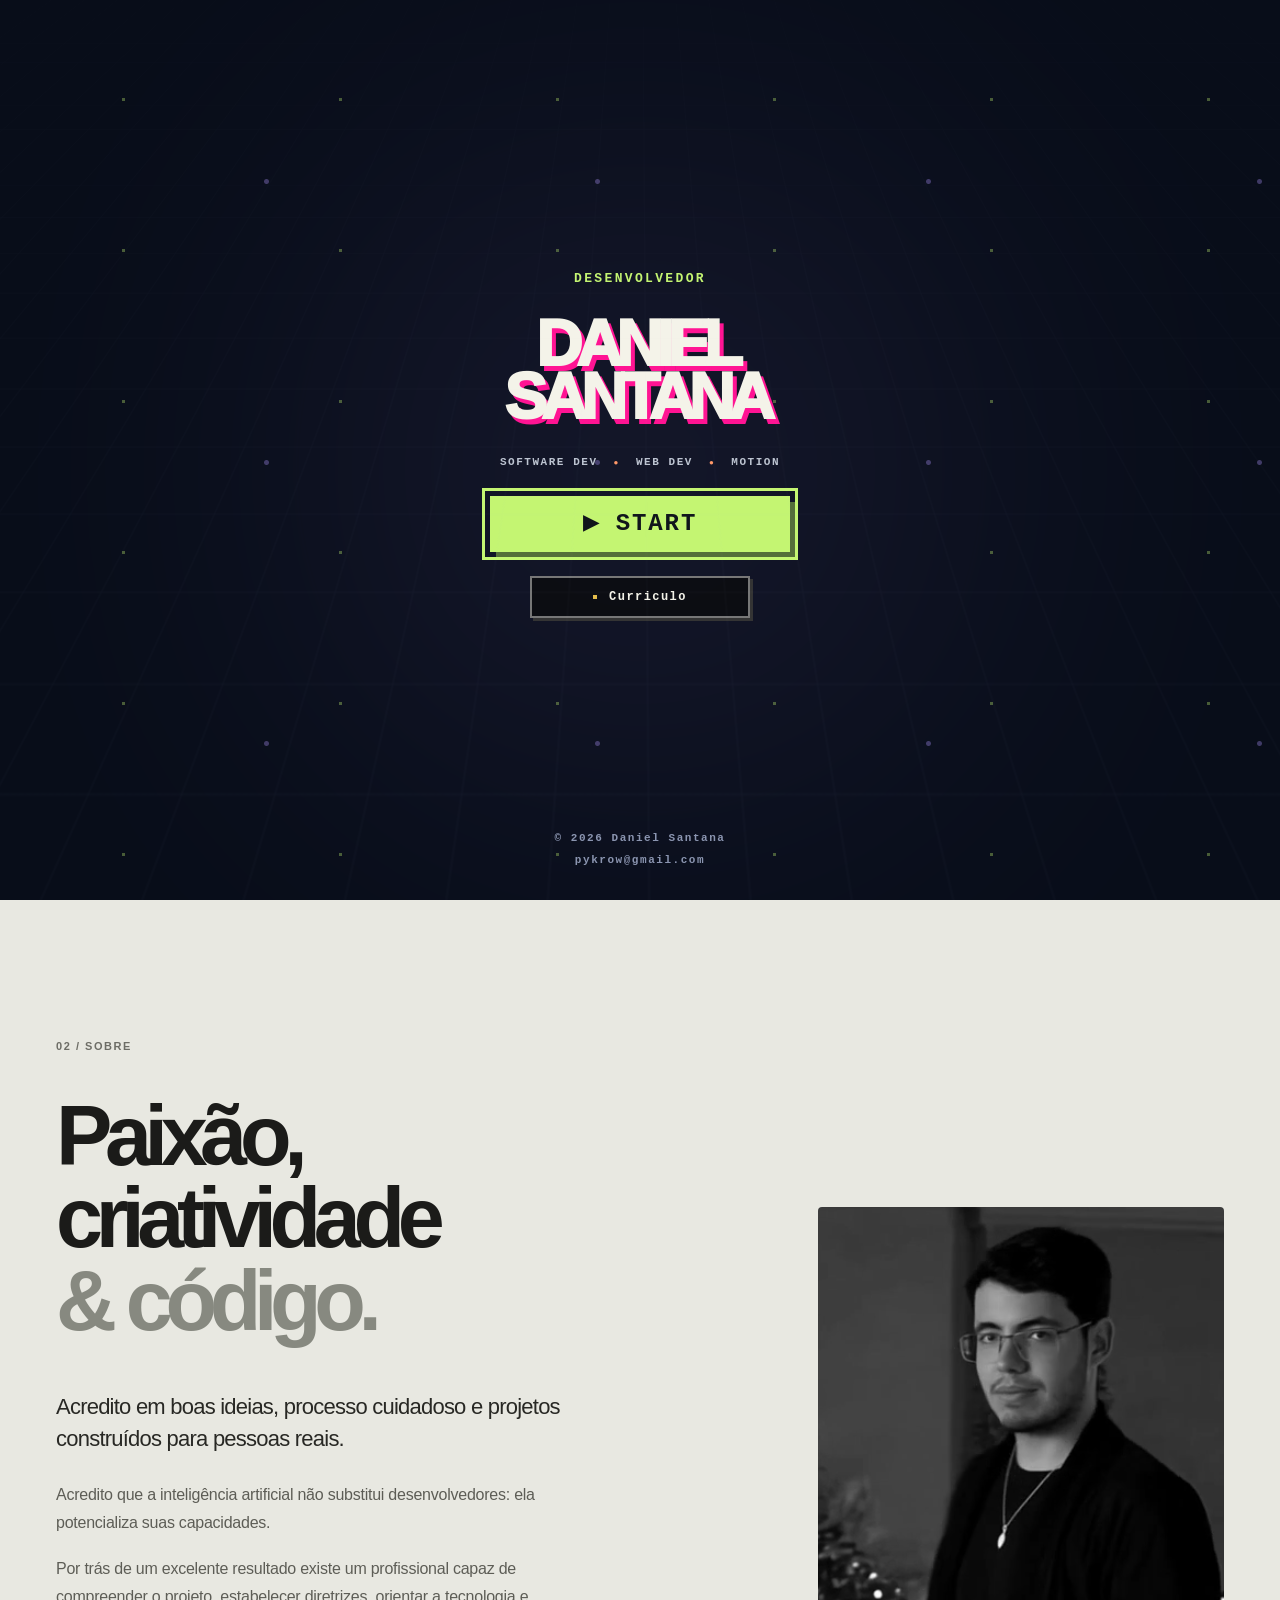
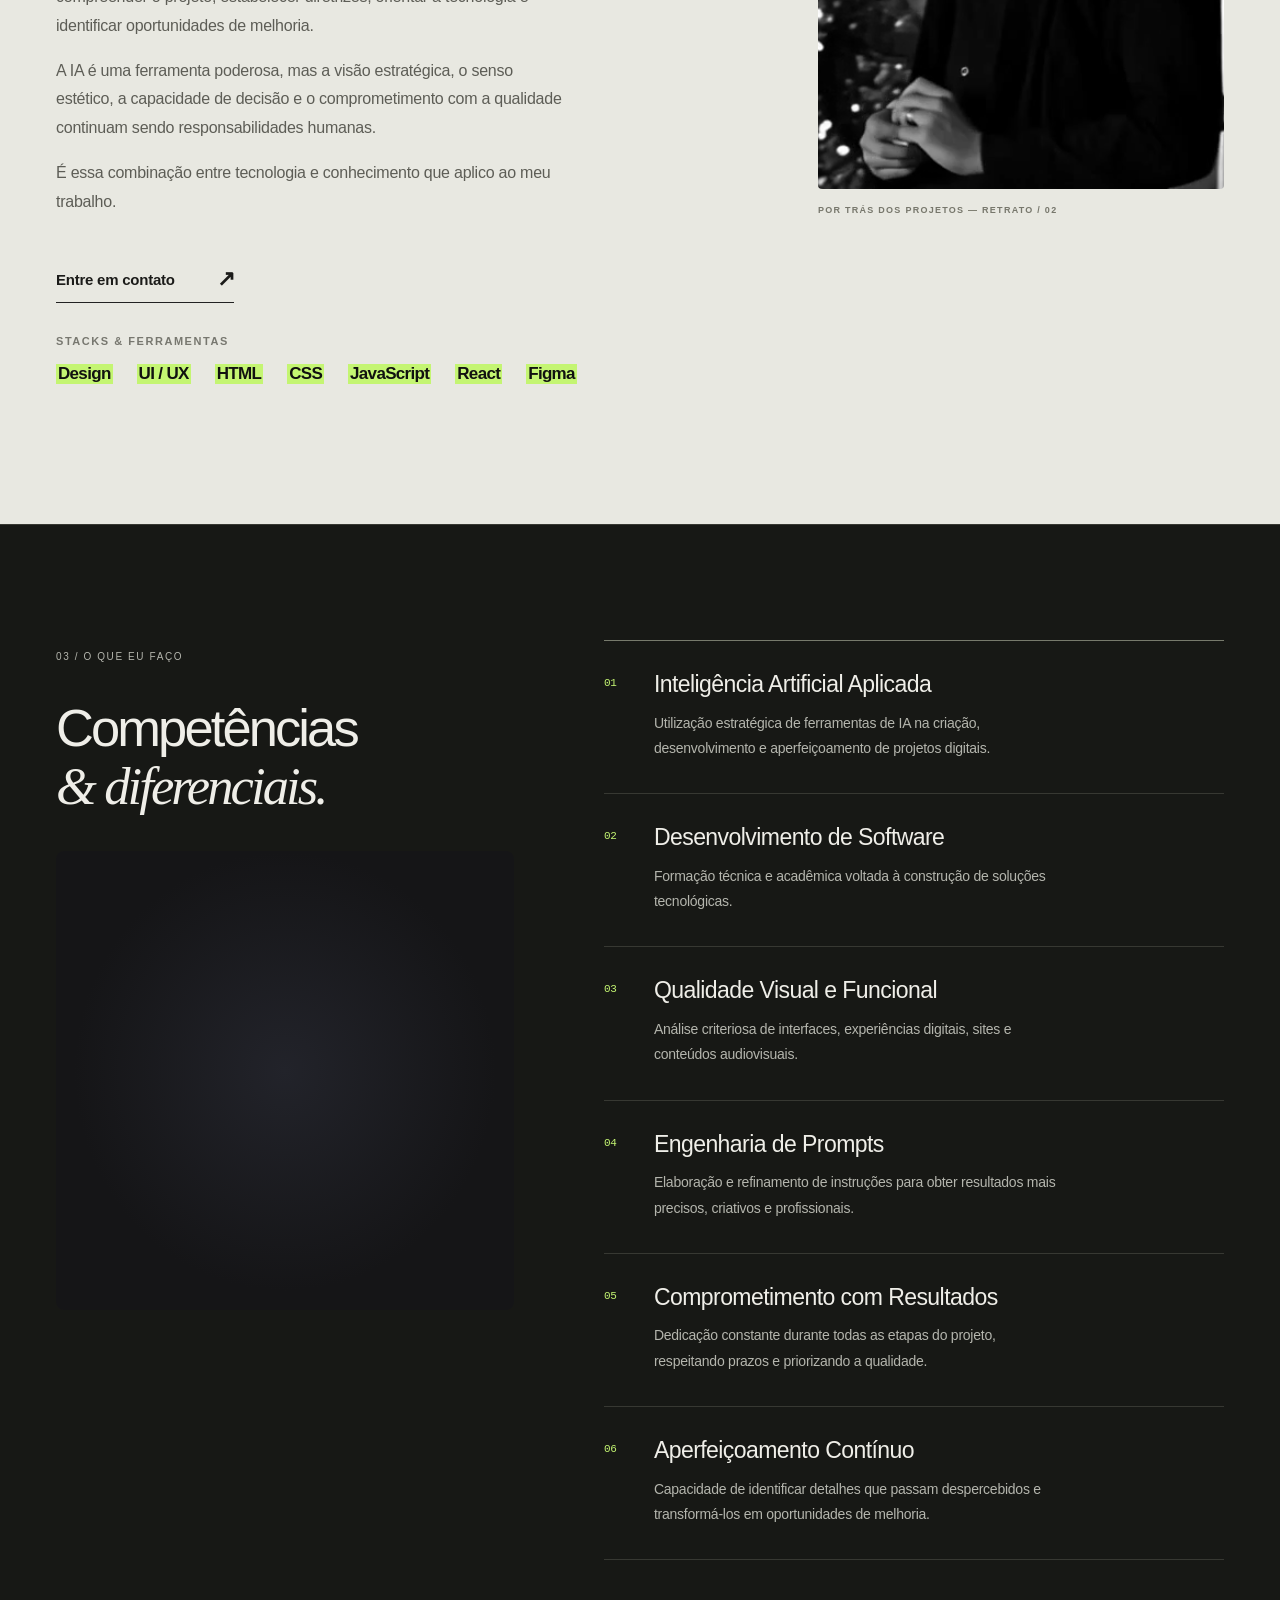
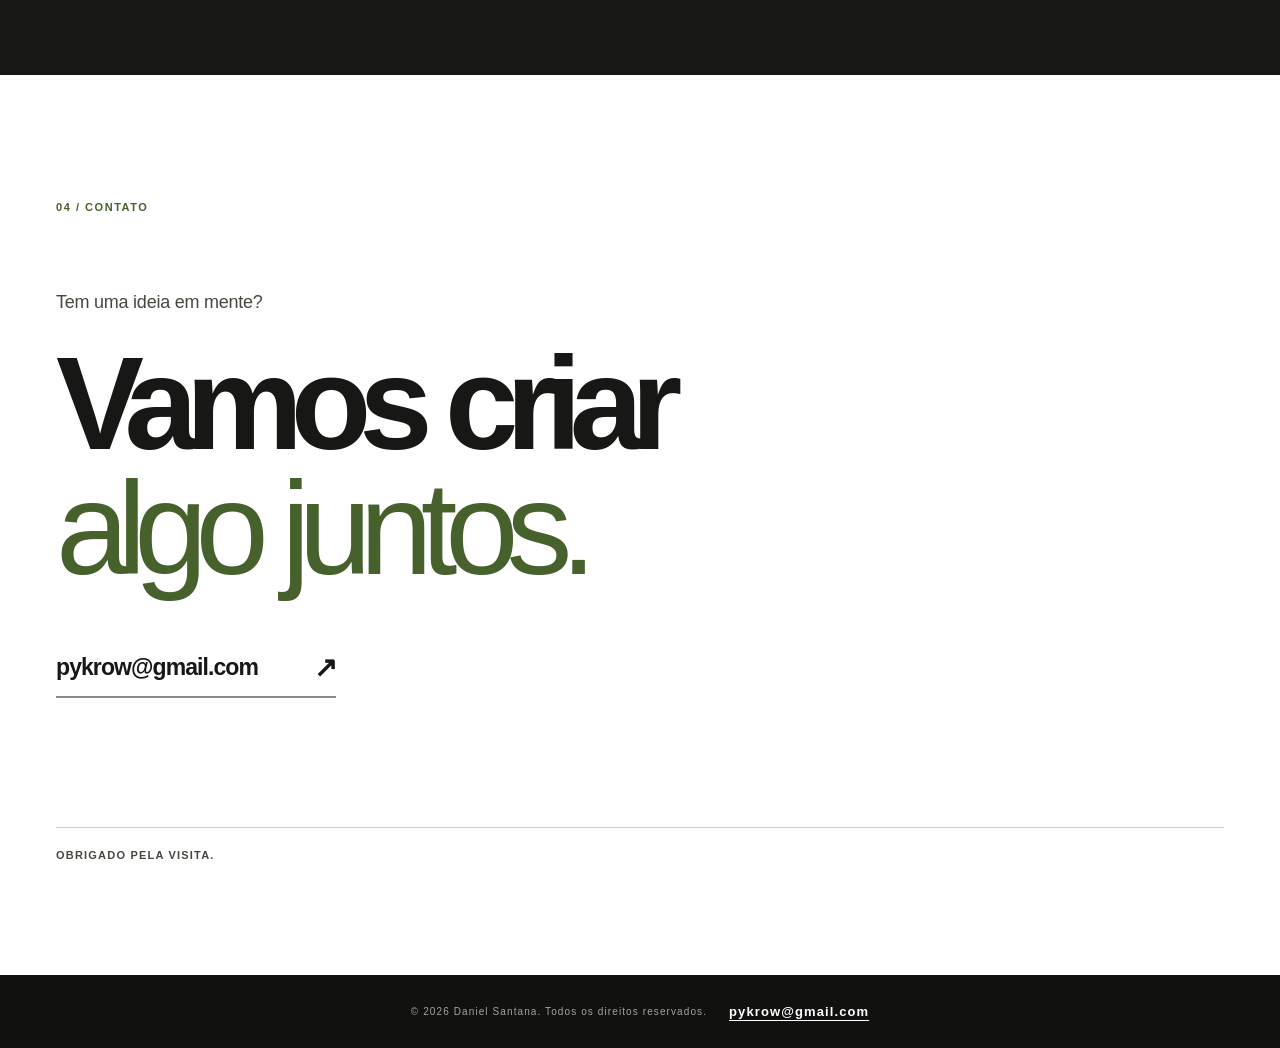
==== commit a89a08fb: "Novo" ====
--- a/index.html
+++ b/index.html
@@ -11,6 +11,8 @@
   <link rel="icon" type="image/svg+xml" href="assets/favicon.svg">
   <link rel="stylesheet" href="style.css">
   <link rel="stylesheet" href="style_refe.css">
+  <link rel="stylesheet" href="IridescentButton.css">
+  <link rel="stylesheet" href="competencies.css">
   <script defer src="content.js"></script>
   <script defer src="app.js"></script>
 </head>
@@ -32,27 +34,29 @@
       <span>© <span class="year"></span> <span data-bind="name">Daniel Santana</span></span>
       <a href="mailto:pykrow@gmail.com">pykrow@gmail.com</a>
     </div>
-    <div class="intro-planet planet-b" aria-hidden="true"></div>
     <div class="intro-stars" aria-hidden="true"></div>
   </div>
 
   <header class="site-header">
-    <a class="site-wordmark" href="#top" aria-label="Ir para o início">PORTFOLIO</a>
+    <a class="site-wordmark" href="#top" aria-label="Ir para o início">Curriculo</a>
     <nav class="site-nav" aria-label="Navegação principal">
-      <a href="#top">Início</a><a href="#portfolio">Portfólio</a><a href="#about">Sobre</a><a href="#services">Serviços</a><a href="#contact">Contato</a>
+      <a class="iridescent-button" href="#top"><span class="iridescent-icon" aria-hidden="true"><svg viewBox="0 0 24 24"><path d="m3 10 9-7 9 7v10a1 1 0 0 1-1 1h-5v-8H9v8H4a1 1 0 0 1-1-1Z"/></svg></span><span>Início</span></a>
+      <a class="iridescent-button" href="index.html"><span class="iridescent-icon" aria-hidden="true"><svg viewBox="0 0 24 24"><rect x="3" y="7" width="18" height="14" rx="2"/><path d="M8 7V3h8v4M3 12h18M10 12v3h4v-3"/></svg></span><span>Portfólio</span></a>
+      <a class="iridescent-button" href="#about"><span class="iridescent-icon" aria-hidden="true"><svg viewBox="0 0 24 24"><circle cx="12" cy="8" r="4"/><path d="M4 21v-2a8 8 0 0 1 16 0v2"/></svg></span><span>Sobre</span></a>
+      <a class="iridescent-button" href="#services"><span class="iridescent-icon" aria-hidden="true"><svg viewBox="0 0 24 24"><path d="m8 5-7 7 7 7m8-14 7 7-7 7M14 3l-4 18"/></svg></span><span>Serviços</span></a>
+      <a class="iridescent-button" href="#contact"><span class="iridescent-icon" aria-hidden="true"><svg viewBox="0 0 24 24"><rect x="3" y="5" width="18" height="14" rx="2"/><path d="m3 6 9 7 9-7"/></svg></span><span>Contato</span></a>
     </nav>
     <div class="header-actions">
-      <a class="header-contact" href="#contact">Vamos conversar <span aria-hidden="true">↗</span></a>
+      <a class="header-contact iridescent-button" href="#contact"><span class="iridescent-icon" aria-hidden="true"><svg viewBox="0 0 24 24"><path d="M7 17 17 7M7 7h10v10"/></svg></span><span>Vamos conversar</span></a>
       <button type="button" class="mobile-toggle" id="menuToggle" aria-controls="mobileNav" aria-expanded="false" aria-label="Abrir menu"><span></span><span></span></button>
     </div>
   </header>
-  <nav class="mobile-nav-v3" id="mobileNav" hidden aria-label="Menu no celular"><a href="#top">Início</a><a href="#portfolio">Portfólio</a><a href="#about">Sobre</a><a href="#services">Serviços</a><a href="#contact">Contato</a></nav>
+  <nav class="mobile-nav-v3" id="mobileNav" hidden aria-label="Menu no celular"><a href="#top">Início</a><a href="index.html">Portfólio</a><a href="#about">Sobre</a><a href="#services">Serviços</a><a href="#contact">Contato</a></nav>
 
   <main id="main" class="site-main" tabindex="-1">
     <section id="home" class="site-hero">
       <div class="hero-inner site-container">
         <div class="hero-text">
-          <span class="hero-greeting"><span class="greeting-line"></span> Oi, prazer. Eu sou</span>
           <h1 class="hero-name" data-bind="heroName">Daniel Santana<span>.</span></h1>
           <p class="hero-profession" id="heroRole">Software Developer &amp; Full Stack Developer</p>
           <div class="hero-foot">
@@ -64,34 +68,39 @@
           <span class="photo-side-note">POR TRÁS DOS PROJETOS</span>
         </div>
       </div>
-      <div class="site-hero-bottom site-container"><a class="hero-bottom-label" href="#portfolio">DESLIZE PARA CONHECER</a><a class="round-arrow" href="#portfolio" aria-label="Conhecer trabalhos">↘</a></div>
-    </section>
-
-    <section id="portfolio" class="work-section">
-      <div class="site-container">
-        <div class="section-intro work-intro"><div><p class="small-label">01 / PORTFÓLIO</p><h2>Trabalhos <span>recentes</span><i>.</i></h2></div><p>Uma seleção de projetos, ideias e soluções. Cada trabalho tem uma história para contar.</p></div>
-        <div class="work-grid" id="projectGrid"></div>
-        <p class="portfolio-notice">As capas e os títulos dos projetos abaixo são espaços de demonstração para você inserir seus trabalhos reais.</p>
-      </div>
     </section>
 
     <section id="about" class="about-section">
       <div class="site-container about-grid">
         <div class="about-words"><p class="small-label">02 / SOBRE</p><h2>Paixão,<br>criatividade<br><em>&amp; código.</em></h2><p class="about-lead" id="aboutLead">Acredito em boas ideias, processo cuidadoso e projetos construídos para pessoas reais.</p><p id="aboutText">Este espaço será preenchido com sua história e trajetória profissional.</p><p id="aboutExtra">Você pode contar como começou, no que trabalha e o que deseja construir.</p><a class="text-link" href="#contact">Entre em contato <span>↗</span></a><div class="tech-band about-tech" aria-label="Ferramentas e habilidades"><span class="small-label">STACKS &amp; FERRAMENTAS</span><div id="stackList" class="stack-list"></div></div></div>
-        <figure class="about-photo"><img src="assets/portrait-full.png" alt="Retrato em preto e branco de pessoa com óculos, roupa preta e as mãos à frente" width="406" height="582" loading="lazy"><figcaption>POR TRÁS DOS PROJETOS — RETRATO / 02</figcaption></figure>
+        <figure class="about-photo"><div class="portrait-frame"><img src="assets/portrait-full.png" alt="Retrato em preto e branco de pessoa com óculos, roupa preta e as mãos à frente" width="406" height="582" loading="lazy"></div><figcaption>POR TRÁS DOS PROJETOS — RETRATO / 02</figcaption></figure>
       </div>
     </section>
 
-    <section id="services" class="services-section">
-      <div class="site-container"><div class="section-intro services-intro"><div><p class="small-label">03 / O QUE EU FAÇO</p><h2>Serviços<span>.</span></h2></div><p>Da primeira conversa até o último detalhe: um processo que une pensamento, design e execução.</p></div>
-        <div id="servicesList" class="services-list"></div>
+    <section id="services" class="competencies-section" aria-labelledby="competenciesTitle">
+      <div class="site-container">
+        <div class="competencies-layout">
+          <div class="competencies-heading">
+            <p class="competencies-kicker">03 / O QUE EU FAÇO</p>
+            <h2 id="competenciesTitle">Competências<br><em>&amp; diferenciais.</em></h2>
+            <div class="prism-stage">
+              <video autoplay muted loop playsinline preload="metadata" aria-label="Vídeo de apresentação" style="display:block;width:100%;height:100%;object-fit:cover;position:absolute;inset:0;transform:scaleY(-1) rotate(90deg);">
+                <source src="https://d8j0ntlcm91z4.cloudfront.net/user_38xzZboKViGWJOttwIXH07lWA1P/hf_20260508_215831_c6a8989c-d716-4d8d-8745-e972a2eec711.mp4" type="video/mp4">
+                Seu navegador não suporta vídeo HTML5.
+              </video>
+            </div>
+          </div>
+          <div id="servicesList" class="competencies-list"></div>
+        </div>
       </div>
     </section>
 
     <section id="contact" class="contact-section">
+      <div class="contact-ribbon" aria-hidden="true"></div>
+      <script defer src="contact-ribbon.js"></script>
       <div class="site-container"><p class="small-label">04 / CONTATO</p><p class="contact-preface">Tem uma ideia em mente?</p><h2>Vamos criar<br><em>algo juntos.</em></h2><a href="#contact" id="contactAction" class="contact-action">Seu e-mail aqui <span>↗</span></a><div class="contact-bottom"><span>OBRIGADO PELA VISITA.</span><div id="socialLinks"></div></div></div>
     </section>
   </main>
-  <footer class="site-footer"><span>© <span class="year"></span> <span data-bind="name">Daniel Santana</span></span><span>FEITO COM ATENÇÃO AOS DETALHES.</span><a href="#top">Voltar ao topo ↑</a></footer>
+  <footer class="site-footer"><span>© <span class="year"></span> <span data-bind="name">Daniel Santana</span>. Todos os direitos reservados.</span><a href="mailto:pykrow@gmail.com">pykrow@gmail.com</a></footer>
 </body>
 </html>
--- a/style_refe.css
+++ b/style_refe.css
@@ -1,6 +1,12 @@
 /* INTERIOR REBUILD v3 — CSS intentionally targets only .site-* and new section names.
    The original START stylesheet (style.css) is unchanged. */
 :root{--paper:#eeeee8;--charcoal:#111110;--charcoal-2:#181817;--warm-gray:#999994;--accent:#c4f572;}
+.portrait-frame{overflow:hidden}
+.hero-photo,.portrait-frame{border-radius:4px}
+.hero-photo img,.portrait-frame img{border-radius:0}
+.hero-photo img,.portrait-frame img{display:block;transition:transform .8s cubic-bezier(.2,.7,.2,1)}
+@media(min-width:769px){.hero-photo:hover img,.portrait-frame:hover img{transform:scale(1.03)}}
+@media(prefers-reduced-motion:reduce){.hero-photo img,.portrait-frame img{transition:none}}
 .site-main,.site-header,.mobile-nav-v3,.site-footer{font-family:Arial,Helvetica,sans-serif;letter-spacing:-.015em}
 body:not(.intro-open) .noise,body:not(.intro-open) .scanlines{opacity:0}
 .site-container{width:min(1340px,calc(100% - 112px));margin:auto}
@@ -22,7 +28,8 @@
 .greeting-line{width:38px;height:1px;background:var(--accent)}
 .hero-name{font-weight:800;line-height:.91;letter-spacing:-.092em;font-size:clamp(94px,11vw,162px);max-width:870px;white-space:normal;position:relative;margin-bottom:36px!important}
 .hero-name{overflow-wrap:anywhere}.hero-name span{color:var(--accent)}
-.hero-profession{font-weight:450;font-size:clamp(30px,3.65vw,58px);line-height:1.08;letter-spacing:-.057em;margin-bottom:34px!important}
+.hero-profession{font-weight:450;font-size:clamp(28px,3.45vw,55px);line-height:1.08;letter-spacing:-.057em;margin-bottom:34px!important}
+.hero-role-highlight{background:var(--accent);color:#111110;-webkit-box-decoration-break:clone;box-decoration-break:clone;padding:0 .025em}
 .hero-profession em{font-style:normal;color:#a9a9a2}
 .hero-foot{display:flex;align-items:end;gap:32px;justify-content:space-between;max-width:530px}
 .hero-foot p{max-width:390px;color:#a9a9a3;font-size:16px;line-height:1.65}
@@ -68,7 +75,7 @@
 .art-three .phone-two{transform:rotate(11deg) translateX(-10%);background:#272e40}.art-three .phone-two .phone-shape{background:#a9aa9f}.art-three .phone-two .phone-screen{background:#eee9dc}
 .art-four{background:#e7e1d4;display:grid;place-items:center}.art-four .brand-art{width:72%;height:73%;position:relative;display:grid;place-items:center;background:#a5412f;box-shadow:22px 22px 0 #d2b9a6;color:#f3eada}.art-four .brand-art span{font-size:clamp(55px,9vw,130px);line-height:.8;font-weight:800;letter-spacing:-.1em;transform:rotate(-90deg)}.art-four .brand-art:after{content:"";position:absolute;width:26%;aspect-ratio:1;background:#f3eada;border-radius:50%;right:-10%;top:15%}
 .tech-band{background:#e4e4dd;color:#222; padding:37px 0 40px;border-top:1px solid #cecec5;border-bottom:1px solid #ccc}
-.tech-band .site-container{display:flex;align-items:center;gap:54px}.tech-band .small-label{white-space:nowrap;color:#77776f}.stack-list{display:flex;gap:21px 38px;flex-wrap:wrap;align-items:center}.stack-list span{font-size:17px;font-weight:650;letter-spacing:-.04em;color:#44443e}
+.tech-band .site-container{display:flex;align-items:center;gap:54px}.tech-band .small-label{white-space:nowrap;color:#77776f}.stack-list{display:flex;gap:21px 38px;flex-wrap:wrap;align-items:center}.stack-list span{font-size:17px;font-weight:650;letter-spacing:-.04em;color:#111110;background:var(--accent);padding:0 2px}
 .about-words .about-tech{display:flex;flex-direction:column;align-items:flex-start;gap:14px;margin-top:30px;padding:0;background:transparent;border:0}.about-words .about-tech .small-label{margin:0;color:#77776f}.about-words .about-tech .stack-list{gap:12px 24px}
 .about-section{background:#e8e8e1;color:#1b1b19;min-height:100svh;padding:138px 0 140px;scroll-margin-top:0}
 .about-grid{display:grid;grid-template-columns:1.03fr .97fr;align-items:center;gap:12%}
@@ -92,8 +99,8 @@
 .contact-action{display:inline-flex;align-items:center;gap:56px;border-bottom:2px solid #20251c;padding-bottom:12px;font-size:23px;font-weight:600;letter-spacing:-.04em}.contact-action span{font-size:28px}.contact-action:hover{gap:70px}
 .contact-action.disabled{opacity:.7;cursor:default}.contact-bottom{display:flex;justify-content:space-between;align-items:center;margin-top:129px;border-top:1px solid #7d9c63;padding-top:21px;font-size:11px;letter-spacing:.11em;font-weight:700}
 .contact-bottom #socialLinks{display:flex;gap:25px}.contact-bottom a:hover{text-decoration:underline}
-.site-footer{display:flex;justify-content:space-between;align-items:center;gap:22px;padding:29px max(56px,calc((100vw - 1340px)/2));color:#a5a59a;font-size:10px;letter-spacing:.11em;background:#111110}
-.site-footer a{color:#ecece6}
+.site-footer{display:flex;justify-content:center;align-items:center;flex-wrap:wrap;text-align:center;gap:22px;padding:29px max(56px,calc((100vw - 1340px)/2));color:#a5a59a;font-size:10px;letter-spacing:.11em;background:#111110}
+.site-footer a{color:#fff;font-size:13px;font-weight:700;text-decoration:underline;text-underline-offset:4px}.site-footer a:hover{color:var(--accent)}.site-footer a:focus-visible{outline:2px solid var(--accent);outline-offset:5px}
 @media(max-width:1100px){.site-container{width:calc(100% - 76px)}.site-header{padding:0 38px}.site-nav{gap:23px;margin-right:20px}.hero-inner{grid-template-columns:minmax(0,1.05fr) minmax(300px,.95fr)}.hero-name{font-size:clamp(78px,10.6vw,126px)}.hero-photo{height:530px;min-height:0}.hero-profession{font-size:clamp(26px,3.6vw,46px)}.about-grid{gap:6%}.service-item summary{grid-template-columns:45px 1fr 160px 24px}.site-footer{padding-inline:38px}}
 @media(max-width:760px){.site-container{width:calc(100% - 40px)}.site-header{height:70px;padding:0 20px}.site-nav,.header-contact{display:none}.mobile-toggle{display:block}.mobile-nav-v3{top:70px;padding:18px 20px}.site-wordmark{font-size:19px}.site-hero{height:auto;min-height:0}.hero-inner{display:flex;flex-direction:column;align-items:stretch;gap:42px;padding-top:70px;padding-bottom:110px}.hero-text{order:0}.hero-greeting{font-size:13px;margin-bottom:30px}.hero-name{font-size:clamp(67px,17vw,126px);max-width:95%;margin-bottom:21px!important}.hero-profession{font-size:clamp(32px,7vw,56px);margin-bottom:20px!important}.hero-foot p{font-size:14px}.round-arrow{height:51px;width:51px}.hero-photo-layout{order:1}.hero-photo{height: min(118vw,620px);min-height:0}.photo-side-note{right:-15px;top:50%;bottom:auto;transform:translateY(-50%);font-size:9px;letter-spacing:.1em}.site-hero-bottom{bottom:32px;font-size:9px}.site-hero-bottom>span{display:none}.work-section,.about-section,.services-section{padding:90px 0}.section-intro{align-items:start;flex-direction:column;gap:20px;margin-bottom:45px}.section-intro .small-label{margin-bottom:21px}.section-intro h2{font-size:clamp(52px,11vw,92px)}.section-intro>p{max-width:480px}.work-grid{gap:52px 18px}.work-cover{aspect-ratio:1.08}.work-details h3{font-size:25px}.mock-copy h4{font-size:22px}.art-two .typographic-art{font-size:7vw}.art-four .brand-art span{font-size:11vw}.tech-band .site-container{flex-direction:column;gap:19px;align-items:start}.stack-list{gap:14px 23px}.about-grid{grid-template-columns:1fr;gap:50px}.about-words h2{font-size:clamp(64px,11vw,90px);margin-bottom:35px}.about-photo{justify-self:start;width:min(75%,440px)}.services-intro{margin-bottom:28px}.service-item summary{min-height:110px;grid-template-columns:35px 1fr 24px;gap:15px}.service-teaser{display:none}.service-title{font-size:clamp(29px,6vw,42px)}.service-detail{padding-left:50px}.contact-section{padding:80px 0 45px}.contact-preface{margin-top:65px!important}.contact-section h2{font-size:clamp(65px,12.5vw,104px)}.contact-bottom{margin-top:100px}.site-footer{padding:25px 20px}.site-footer>span:nth-child(2){display:none}}
 @media(max-width:520px){.hero-inner{padding-top:51px;gap:32px}.hero-name{font-size:clamp(61px,15.9vw,85px);max-width:100%}.hero-profession{font-size:32px}.hero-foot{gap:17px;align-items:center}.hero-foot p{font-size:13px}.round-arrow{width:48px;height:48px}.hero-photo{height:100vw;max-height:530px}.work-grid{grid-template-columns:1fr;gap:48px}.work-cover{aspect-ratio:1.24}.work-details h3{font-size:29px}.mock-copy h4{font-size:32px}.art-two .typographic-art{font-size:14vw}.art-four .brand-art span{font-size:18vw}.portfolio-notice{line-height:1.6}.about-photo{width:100%;max-width:390px}.about-words h2{font-size:clamp(58px,12vw,80px)}.about-words .about-lead{font-size:21px!important}.contact-section h2{font-size:clamp(61px,13.8vw,88px)}.contact-action{font-size:18px;gap:20px}.contact-bottom{gap:15px;flex-direction:column;align-items:start}.site-footer{font-size:9px}.service-detail{padding-left:0}.service-item summary{grid-template-columns:28px 1fr 23px;gap:12px}}
--- a/IridescentButton.css
+++ b/IridescentButton.css
@@ -0,0 +1,111 @@
+/* Reusable native navigation control — no framework or dependencies. */
+@property --iridescent-angle {
+  syntax: '<angle>';
+  initial-value: 0deg;
+  inherits: false;
+}
+.site-header .site-nav { gap: 10px; margin-right: 18px; }
+.site-header .iridescent-button,
+.mobile-nav-v3 a {
+  position: relative;
+  display: inline-flex;
+  align-items: center;
+  justify-content: center;
+  gap: 10px;
+  min-height: 46px;
+  padding: 5px 17px 5px 6px;
+  border: 1px solid transparent;
+  border-radius: 999px;
+  background: linear-gradient(160deg, #1c1c1d, #090909 45%, #090909) padding-box,
+    linear-gradient(135deg, #96969e, #303035 35%, #17171a 65%, #6f6f78) border-box;
+  color: #d4d4dc;
+  font: 550 13px/1.2 Arial, Helvetica, sans-serif;
+  text-decoration: none;
+  white-space: nowrap;
+  box-shadow: inset 0 1px 0 #ffffff12, 0 3px 9px #0005;
+  transition: transform .22s ease, color .3s ease, box-shadow .35s ease;
+  isolation: isolate;
+}
+.iridescent-icon {
+  position: relative;
+  flex: 0 0 34px;
+  width: 34px;
+  height: 34px;
+  display: grid;
+  place-items: center;
+  border-radius: 50%;
+  background: linear-gradient(145deg, #323237, #0a0a0c 65%);
+  box-shadow: inset 0 1px 2px #ffffff28;
+}
+.iridescent-icon::before,
+.iridescent-icon::after {
+  content: '';
+  position: absolute;
+  inset: -2px;
+  border-radius: inherit;
+  padding: 2px;
+  background: conic-gradient(from var(--iridescent-angle), #a9c4ff, #386bff 14%, #8248fc 34%, #efaa72 53%, #e7ecff 65%, #535c91 80%, #a9c4ff);
+  mask: linear-gradient(#fff 0 0) content-box exclude, linear-gradient(#fff 0 0);
+  -webkit-mask: linear-gradient(#fff 0 0) content-box, linear-gradient(#fff 0 0);
+  -webkit-mask-composite: xor;
+  mask-composite: exclude;
+  pointer-events: none;
+  animation: iridescent-orbit 7s linear infinite;
+  transition: opacity .4s ease;
+}
+.iridescent-icon::after {
+  inset: -4px;
+  padding: 4px;
+  filter: blur(5px);
+  opacity: .55;
+}
+.site-header .iridescent-icon svg {
+  width: 18px;
+  height: 18px;
+  fill: none;
+  stroke: #d3d5e1;
+  stroke-width: 1.6;
+  stroke-linecap: round;
+  stroke-linejoin: round;
+  filter: drop-shadow(0 1px 0 #000) drop-shadow(0 -1px 1px #ffffff55);
+}
+.site-header .iridescent-button:hover,
+.site-header .iridescent-button.active,
+.mobile-nav-v3 a:hover {
+  color: #fff;
+  box-shadow: inset 0 1px 0 #ffffff35, 0 0 15px #a7b5ff25;
+}
+.iridescent-button:hover .iridescent-icon::after { opacity: 1; }
+/* Increase the bloom on hover while preserving the continuous orbit. */
+.iridescent-icon { transition: box-shadow .4s ease; }
+.iridescent-button:hover .iridescent-icon { box-shadow: inset 0 1px 2px #ffffff40, 0 0 14px #7965ff50; }
+.site-header .iridescent-button:active,
+.mobile-nav-v3 a:active { transform: scale(.97); }
+.site-header .iridescent-button:focus-visible,
+.mobile-nav-v3 a:focus-visible {
+  outline: 2px solid #b6caff;
+  outline-offset: 5px;
+}
+.iridescent-button:disabled { opacity: .45; cursor: not-allowed; }
+.iridescent-button:disabled .iridescent-icon::before,
+.iridescent-button:disabled .iridescent-icon::after { animation: none; }
+.site-header .header-contact { gap: 10px; }
+.site-header .header-contact > span:last-child { font-size: 13px; line-height: 1.2; }
+@keyframes iridescent-orbit { to { --iridescent-angle: 360deg; } }
+@media (min-width: 851px) and (max-width: 1200px) {
+  .site-header { padding-inline: 24px; }
+  .site-header .site-nav { gap: 6px; margin-right: 10px; }
+  .site-header .iridescent-button { gap: 7px; padding-right: 11px; font-size: 12px; }
+  .site-header .header-contact > span:last-child { font-size: 12px; }
+  .iridescent-icon { width: 28px; height: 28px; flex-basis: 28px; }
+}
+.mobile-nav-v3 { gap: 10px; }
+.mobile-nav-v3 a { justify-content: flex-start; padding: 14px 22px; }
+@media (max-width: 400px) {
+  .site-header .header-contact { padding-right: 10px; gap: 7px; }
+  .site-header .header-contact > span:last-child { font-size: 11px; }
+}
+@media (prefers-reduced-motion: reduce) {
+  .iridescent-icon::before, .iridescent-icon::after { animation: none !important; }
+  .site-header .iridescent-button, .mobile-nav-v3 a, .iridescent-icon { transition: none !important; }
+}
--- a/competencies.css
+++ b/competencies.css
@@ -0,0 +1,114 @@
+/* Editorial competency index: typography and rhythm instead of decorative cards. */
+#contact{position:relative;isolation:isolate;overflow:hidden;min-height:100svh;background:#fff;color:#171815}
+#contact .small-label{color:#47612c}
+#contact .contact-preface{color:#45483f}
+#contact h2{color:#171815;text-shadow:none}
+#contact h2 em{color:#47612c}
+#contact .contact-action{color:#171815;border-color:#17181580}
+#contact .contact-bottom{color:#45483f;border-color:#17181538}
+#contact>.site-container{position:relative;z-index:2;pointer-events:none}
+#contact>.site-container a{pointer-events:auto}
+.contact-ribbon{position:absolute;inset:0;perspective:1150px;overflow:hidden;pointer-events:none;z-index:0;background:#fff}
+.contact-ribbon::after{content:'';position:absolute;inset:0;background:radial-gradient(ellipse at center,rgba(255,255,255,.65),rgba(255,255,255,.3) 65%,#fff 100%);pointer-events:none}
+.contact-photo-world{position:absolute;left:50%;top:50%;width:0;height:0;transform-style:preserve-3d}
+.contact-photo-card{position:absolute;left:0;top:0;width:var(--photo-width,150px);height:calc(var(--photo-width,150px)/1.5);margin-left:calc(var(--photo-width,150px)/-2);margin-top:calc(var(--photo-width,150px)/-3);backface-visibility:hidden;border-radius:3px;overflow:hidden;background:#0b0b0b}
+.contact-photo-card.tall{height:calc(var(--photo-width,150px)*1.25);margin-top:calc(var(--photo-width,150px)*-.625)}
+.contact-photo-card img{display:block;width:100%;height:100%;object-fit:cover}
+.contact-photo-card::after{content:'';position:absolute;inset:0;background:rgba(0,0,0,var(--photo-dim,0));box-shadow:inset 0 0 0 1px #ffffff12;pointer-events:none}
+#contact{touch-action:pan-y}
+@media(max-width:640px){.contact-ribbon{perspective:760px}}
+
+.prism-stage{position:relative;width:100%;aspect-ratio:1/1;margin-top:36px;overflow:hidden;border-radius:8px;background:radial-gradient(ellipse at 50% 48%,#22232a 0,#151517 65%);isolation:isolate;touch-action:pan-y}
+.prism-stage canvas{position:absolute;inset:0;display:block;width:100%;height:100%;pointer-events:none}
+.prism-light{mix-blend-mode:normal}
+.competencies-section {
+  --competency-paper: #efeee8;
+  --competency-muted: #b4b5ad;
+  --competency-rule: #373832;
+  --competency-accent: #c4f572;
+  padding: clamp(72px, 9vw, 140px) 0;
+  background: #171815;
+  color: var(--competency-paper);
+  border-top: 1px solid var(--competency-rule);
+}
+.competencies-layout {
+  display: grid;
+  grid-template-columns: minmax(0, .85fr) minmax(0, 1.15fr);
+  gap: clamp(40px, 7vw, 110px);
+  align-items: start;
+}
+.competencies-heading { padding-top: 9px; }
+.site-main .competencies-kicker {
+  font: 500 10px/1.6 Arial, sans-serif;
+  letter-spacing: .16em;
+  color: var(--competency-muted);
+  margin-bottom: 34px;
+}
+.site-main .competencies-heading h2 {
+  font-size: clamp(36px, 4.1vw, 62px);
+  font-weight: 500;
+  line-height: 1.1;
+  letter-spacing: -.055em;
+}
+.competencies-heading h2 em {
+  font-family: Georgia, 'Times New Roman', serif;
+  font-weight: 400;
+  letter-spacing: -.055em;
+  color: var(--competency-paper);
+}
+.site-main .competencies-intro {
+  max-width: 32ch;
+  margin-top: 30px;
+  font-size: 15px;
+  line-height: 1.85;
+  color: var(--competency-muted);
+}
+.competencies-footnote {
+  display: flex;
+  align-items: center;
+  gap: 16px;
+  margin-top: 64px;
+  font: 500 9px/1.5 Arial, sans-serif;
+  letter-spacing: .14em;
+  color: var(--competency-muted);
+}
+.competencies-footnote span { font-size: 36px; font-weight: 400; color: var(--competency-accent); }
+.competencies-list { border-top: 1px solid #777a6c; }
+.competency-card {
+  display: grid;
+  grid-template-columns: 28px minmax(0, 1fr);
+  gap: 22px;
+  padding: 29px 0 32px;
+  border-bottom: 1px solid var(--competency-rule);
+}
+.competency-number {
+  padding-top: 5px;
+  font: 400 11px/1.5 monospace;
+  color: var(--competency-accent);
+}
+.competency-copy h3 {
+  margin: 0 0 12px;
+  font-size: clamp(20px, 1.8vw, 25px);
+  font-weight: 500;
+  line-height: 1.25;
+  letter-spacing: -.025em;
+  text-wrap: balance;
+}
+.site-main .competency-copy p {
+  max-width: 53ch;
+  font-size: 14px;
+  line-height: 1.8;
+  color: var(--competency-muted);
+}
+@media (max-width: 1000px) {
+  .competencies-layout { grid-template-columns: minmax(0, .8fr) minmax(0, 1.2fr); gap: 32px; }
+  .site-main .competencies-heading h2 { font-size: clamp(30px, 4.2vw, 42px); }
+}
+@media (max-width: 760px) {
+  .competencies-layout { grid-template-columns: minmax(0, 1fr); gap: 40px; }
+  .site-main .competencies-heading h2 { font-size: clamp(36px, 8vw, 56px); }
+  .site-main .competencies-kicker { margin-bottom: 23px; }
+  .site-main .competencies-intro { max-width: 43ch; margin-top: 22px; }
+  .competencies-footnote { margin-top: 25px; }
+  .competency-card { gap: 15px; padding: 25px 0 28px; }
+}
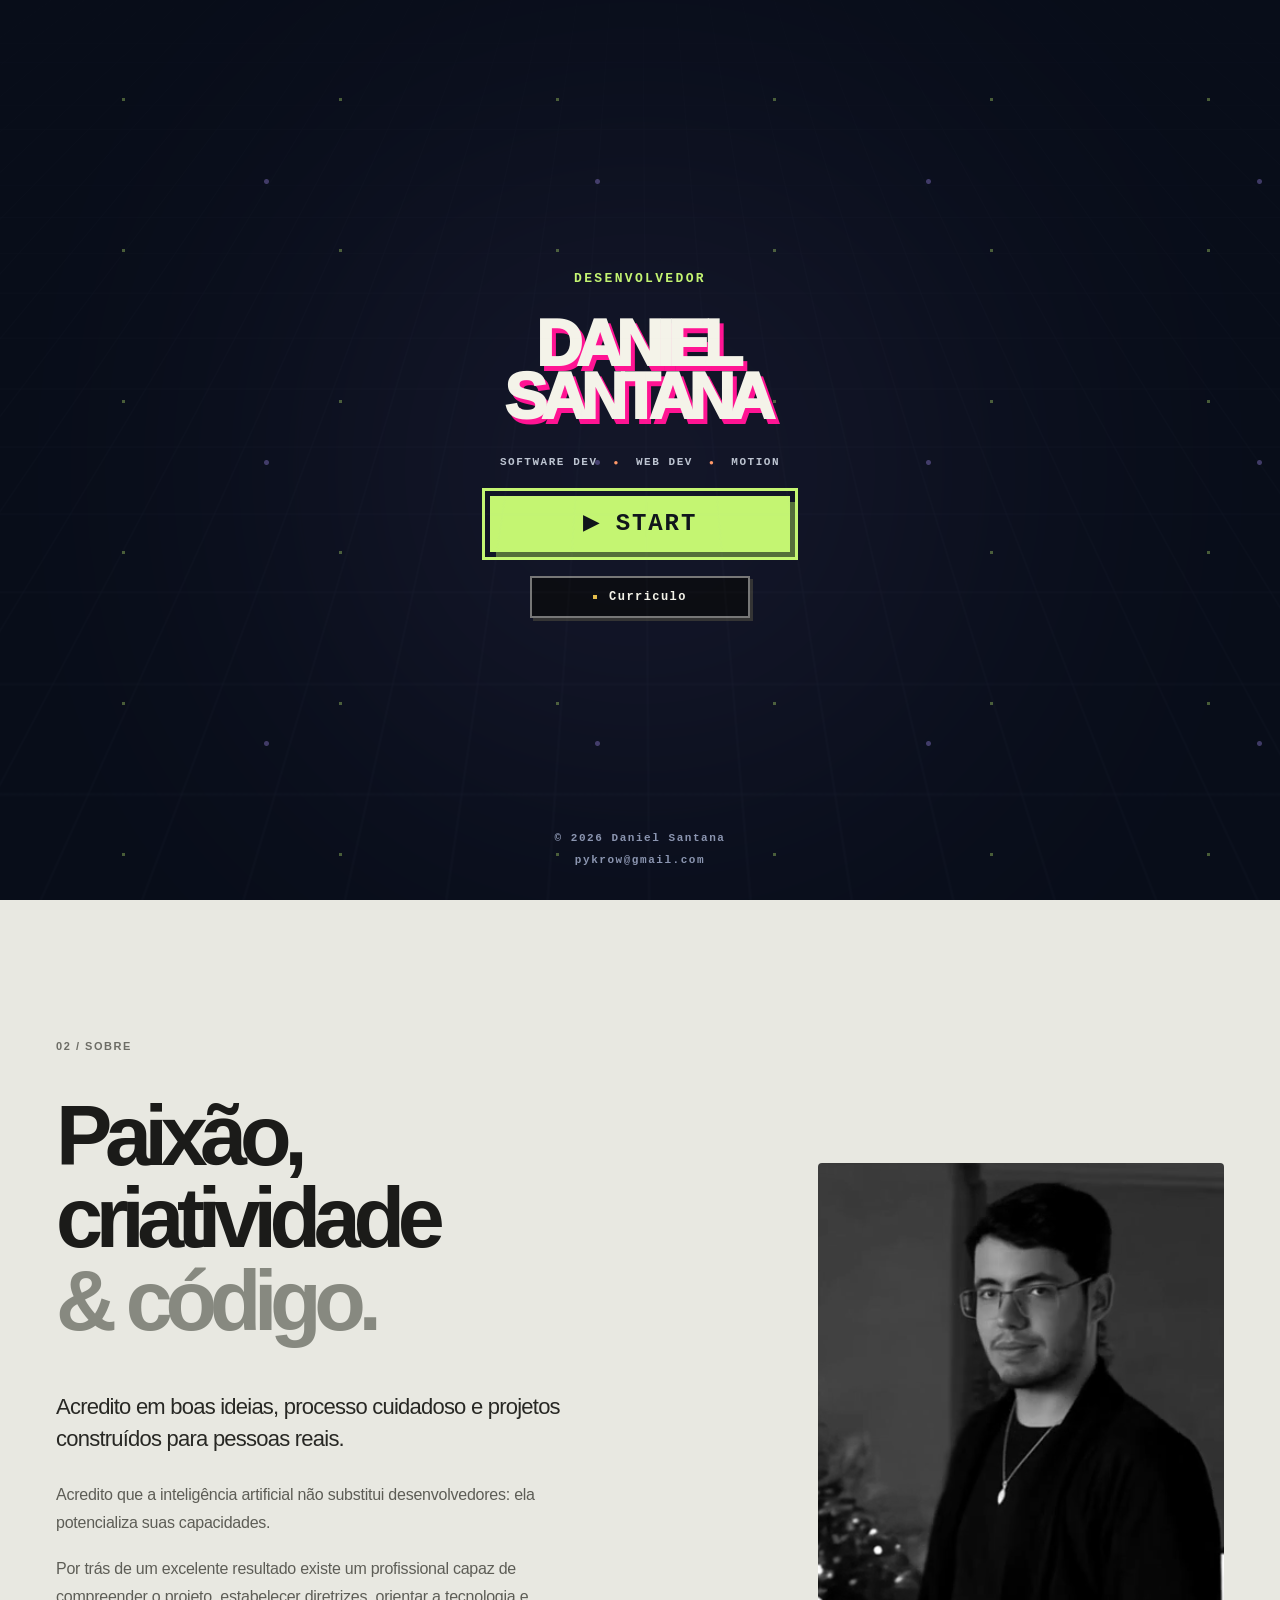
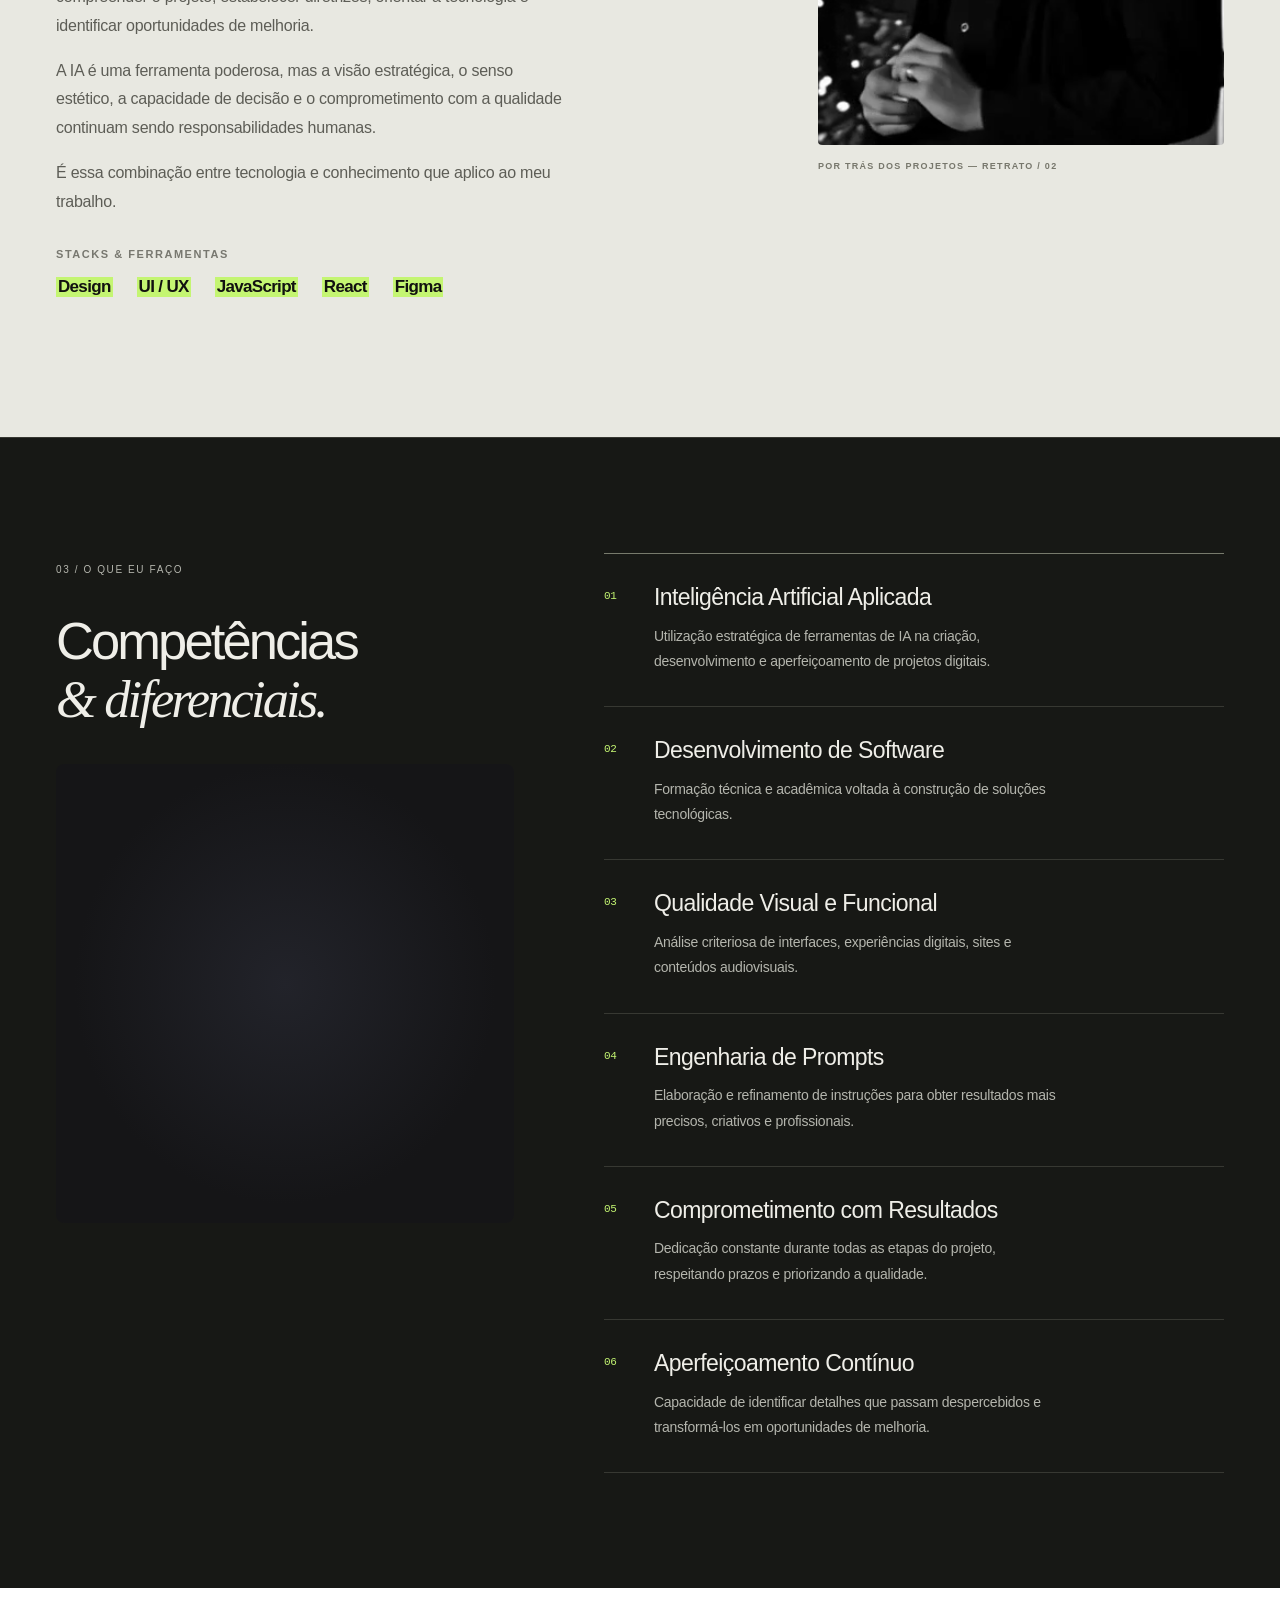
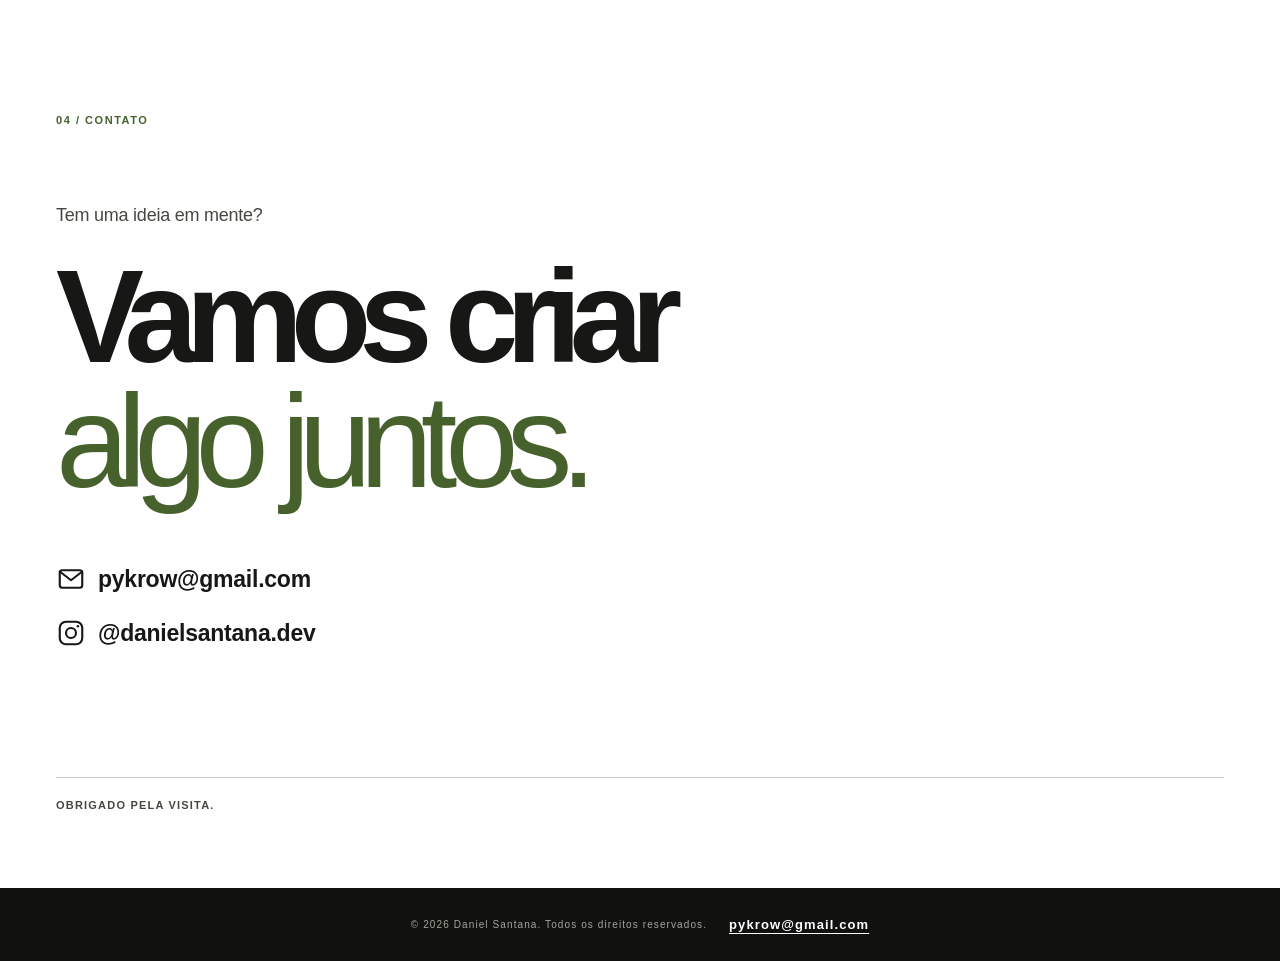
==== commit 8717d7be: "Concluido" ====
--- a/index.html
+++ b/index.html
@@ -7,8 +7,8 @@
   <meta name="description" content="Portfólio pessoal — trabalhos, processo e contato.">
   <meta property="og:title" content="Portfólio pessoal">
   <meta property="og:type" content="website">
-  <title>Portfólio</title>
-  <link rel="icon" type="image/svg+xml" href="assets/favicon.svg">
+  <title>Daniel Santana</title>
+  <link rel="icon" type="image/x-icon" href="logo/Favicon.ico">
   <link rel="stylesheet" href="style.css">
   <link rel="stylesheet" href="style_refe.css">
   <link rel="stylesheet" href="IridescentButton.css">
@@ -32,26 +32,25 @@
     </div>
     <div class="intro-bottom">
       <span>© <span class="year"></span> <span data-bind="name">Daniel Santana</span></span>
-      <a href="mailto:pykrow@gmail.com">pykrow@gmail.com</a>
+      <a href="index.html" onclick="event.preventDefault();window.location.reload();">pykrow@gmail.com</a>
     </div>
     <div class="intro-stars" aria-hidden="true"></div>
   </div>
 
   <header class="site-header">
-    <a class="site-wordmark" href="#top" aria-label="Ir para o início">Curriculo</a>
+    <a class="site-wordmark" href="#top" aria-label="Ir para o início" style="display:inline-flex;align-items:center;gap:10px;"><img src="logo/logo.png" alt="" width="44" height="44" style="display:block;width:44px;height:44px;object-fit:contain;flex-shrink:0;"><span>Curriculo</span></a>
     <nav class="site-nav" aria-label="Navegação principal">
       <a class="iridescent-button" href="#top"><span class="iridescent-icon" aria-hidden="true"><svg viewBox="0 0 24 24"><path d="m3 10 9-7 9 7v10a1 1 0 0 1-1 1h-5v-8H9v8H4a1 1 0 0 1-1-1Z"/></svg></span><span>Início</span></a>
-      <a class="iridescent-button" href="index.html"><span class="iridescent-icon" aria-hidden="true"><svg viewBox="0 0 24 24"><rect x="3" y="7" width="18" height="14" rx="2"/><path d="M8 7V3h8v4M3 12h18M10 12v3h4v-3"/></svg></span><span>Portfólio</span></a>
       <a class="iridescent-button" href="#about"><span class="iridescent-icon" aria-hidden="true"><svg viewBox="0 0 24 24"><circle cx="12" cy="8" r="4"/><path d="M4 21v-2a8 8 0 0 1 16 0v2"/></svg></span><span>Sobre</span></a>
       <a class="iridescent-button" href="#services"><span class="iridescent-icon" aria-hidden="true"><svg viewBox="0 0 24 24"><path d="m8 5-7 7 7 7m8-14 7 7-7 7M14 3l-4 18"/></svg></span><span>Serviços</span></a>
       <a class="iridescent-button" href="#contact"><span class="iridescent-icon" aria-hidden="true"><svg viewBox="0 0 24 24"><rect x="3" y="5" width="18" height="14" rx="2"/><path d="m3 6 9 7 9-7"/></svg></span><span>Contato</span></a>
+      <a class="iridescent-button" href="index.html"><span class="iridescent-icon" aria-hidden="true"><svg viewBox="0 0 24 24"><rect x="3" y="7" width="18" height="14" rx="2"/><path d="M8 7V3h8v4M3 12h18M10 12v3h4v-3"/></svg></span><span>Portfólio</span></a>
     </nav>
     <div class="header-actions">
-      <a class="header-contact iridescent-button" href="#contact"><span class="iridescent-icon" aria-hidden="true"><svg viewBox="0 0 24 24"><path d="M7 17 17 7M7 7h10v10"/></svg></span><span>Vamos conversar</span></a>
       <button type="button" class="mobile-toggle" id="menuToggle" aria-controls="mobileNav" aria-expanded="false" aria-label="Abrir menu"><span></span><span></span></button>
     </div>
   </header>
-  <nav class="mobile-nav-v3" id="mobileNav" hidden aria-label="Menu no celular"><a href="#top">Início</a><a href="index.html">Portfólio</a><a href="#about">Sobre</a><a href="#services">Serviços</a><a href="#contact">Contato</a></nav>
+  <nav class="mobile-nav-v3" id="mobileNav" hidden aria-label="Menu no celular"><a href="#top">Início</a><a href="#about">Sobre</a><a href="#services">Serviços</a><a href="#contact">Contato</a><a href="index.html">Portfólio</a></nav>
 
   <main id="main" class="site-main" tabindex="-1">
     <section id="home" class="site-hero">
@@ -72,7 +71,7 @@
 
     <section id="about" class="about-section">
       <div class="site-container about-grid">
-        <div class="about-words"><p class="small-label">02 / SOBRE</p><h2>Paixão,<br>criatividade<br><em>&amp; código.</em></h2><p class="about-lead" id="aboutLead">Acredito em boas ideias, processo cuidadoso e projetos construídos para pessoas reais.</p><p id="aboutText">Este espaço será preenchido com sua história e trajetória profissional.</p><p id="aboutExtra">Você pode contar como começou, no que trabalha e o que deseja construir.</p><a class="text-link" href="#contact">Entre em contato <span>↗</span></a><div class="tech-band about-tech" aria-label="Ferramentas e habilidades"><span class="small-label">STACKS &amp; FERRAMENTAS</span><div id="stackList" class="stack-list"></div></div></div>
+        <div class="about-words"><p class="small-label">02 / SOBRE</p><h2>Paixão,<br>criatividade<br><em>&amp; código.</em></h2><p class="about-lead" id="aboutLead">Acredito em boas ideias, processo cuidadoso e projetos construídos para pessoas reais.</p><p id="aboutText">Este espaço será preenchido com sua história e trajetória profissional.</p><p id="aboutExtra">Você pode contar como começou, no que trabalha e o que deseja construir.</p><div class="tech-band about-tech" aria-label="Ferramentas e habilidades"><span class="small-label">STACKS &amp; FERRAMENTAS</span><div id="stackList" class="stack-list"></div></div></div>
         <figure class="about-photo"><div class="portrait-frame"><img src="assets/portrait-full.png" alt="Retrato em preto e branco de pessoa com óculos, roupa preta e as mãos à frente" width="406" height="582" loading="lazy"></div><figcaption>POR TRÁS DOS PROJETOS — RETRATO / 02</figcaption></figure>
       </div>
     </section>
@@ -98,9 +97,9 @@
     <section id="contact" class="contact-section">
       <div class="contact-ribbon" aria-hidden="true"></div>
       <script defer src="contact-ribbon.js"></script>
-      <div class="site-container"><p class="small-label">04 / CONTATO</p><p class="contact-preface">Tem uma ideia em mente?</p><h2>Vamos criar<br><em>algo juntos.</em></h2><a href="#contact" id="contactAction" class="contact-action">Seu e-mail aqui <span>↗</span></a><div class="contact-bottom"><span>OBRIGADO PELA VISITA.</span><div id="socialLinks"></div></div></div>
+      <div class="site-container"><p class="small-label">04 / CONTATO</p><p class="contact-preface">Tem uma ideia em mente?</p><h2>Vamos criar<br><em>algo juntos.</em></h2><div style="display:flex;align-items:center;gap:12px;font-size:23px;font-weight:600;"><svg width="30" height="30" viewBox="0 0 24 24" fill="none" stroke="currentColor" stroke-width="1.7" stroke-linecap="round" stroke-linejoin="round" aria-hidden="true"><rect x="3" y="5" width="18" height="14" rx="2"/><path d="m3 6 9 7 9-7"/></svg><span id="contactAction">pykrow@gmail.com</span></div><a href="https://www.instagram.com/danielsantana.dev" target="_blank" rel="noopener noreferrer" style="margin-top:24px;width:fit-content;display:flex;align-items:center;gap:12px;text-decoration:none;font-size:23px;font-weight:600;"><svg width="30" height="30" viewBox="0 0 24 24" fill="none" stroke="currentColor" stroke-width="1.7" aria-hidden="true"><rect x="3" y="3" width="18" height="18" rx="5"/><circle cx="12" cy="12" r="4"/><circle cx="17.5" cy="6.5" r="1" fill="currentColor" stroke="none"/></svg><span>@danielsantana.dev</span></a><div class="contact-bottom"><span>OBRIGADO PELA VISITA.</span><div id="socialLinks"></div></div></div>
     </section>
   </main>
-  <footer class="site-footer"><span>© <span class="year"></span> <span data-bind="name">Daniel Santana</span>. Todos os direitos reservados.</span><a href="mailto:pykrow@gmail.com">pykrow@gmail.com</a></footer>
+  <footer class="site-footer"><span>© <span class="year"></span> <span data-bind="name">Daniel Santana</span>. Todos os direitos reservados.</span><a href="index.html" onclick="event.preventDefault();window.location.reload();">pykrow@gmail.com</a></footer>
 </body>
 </html>
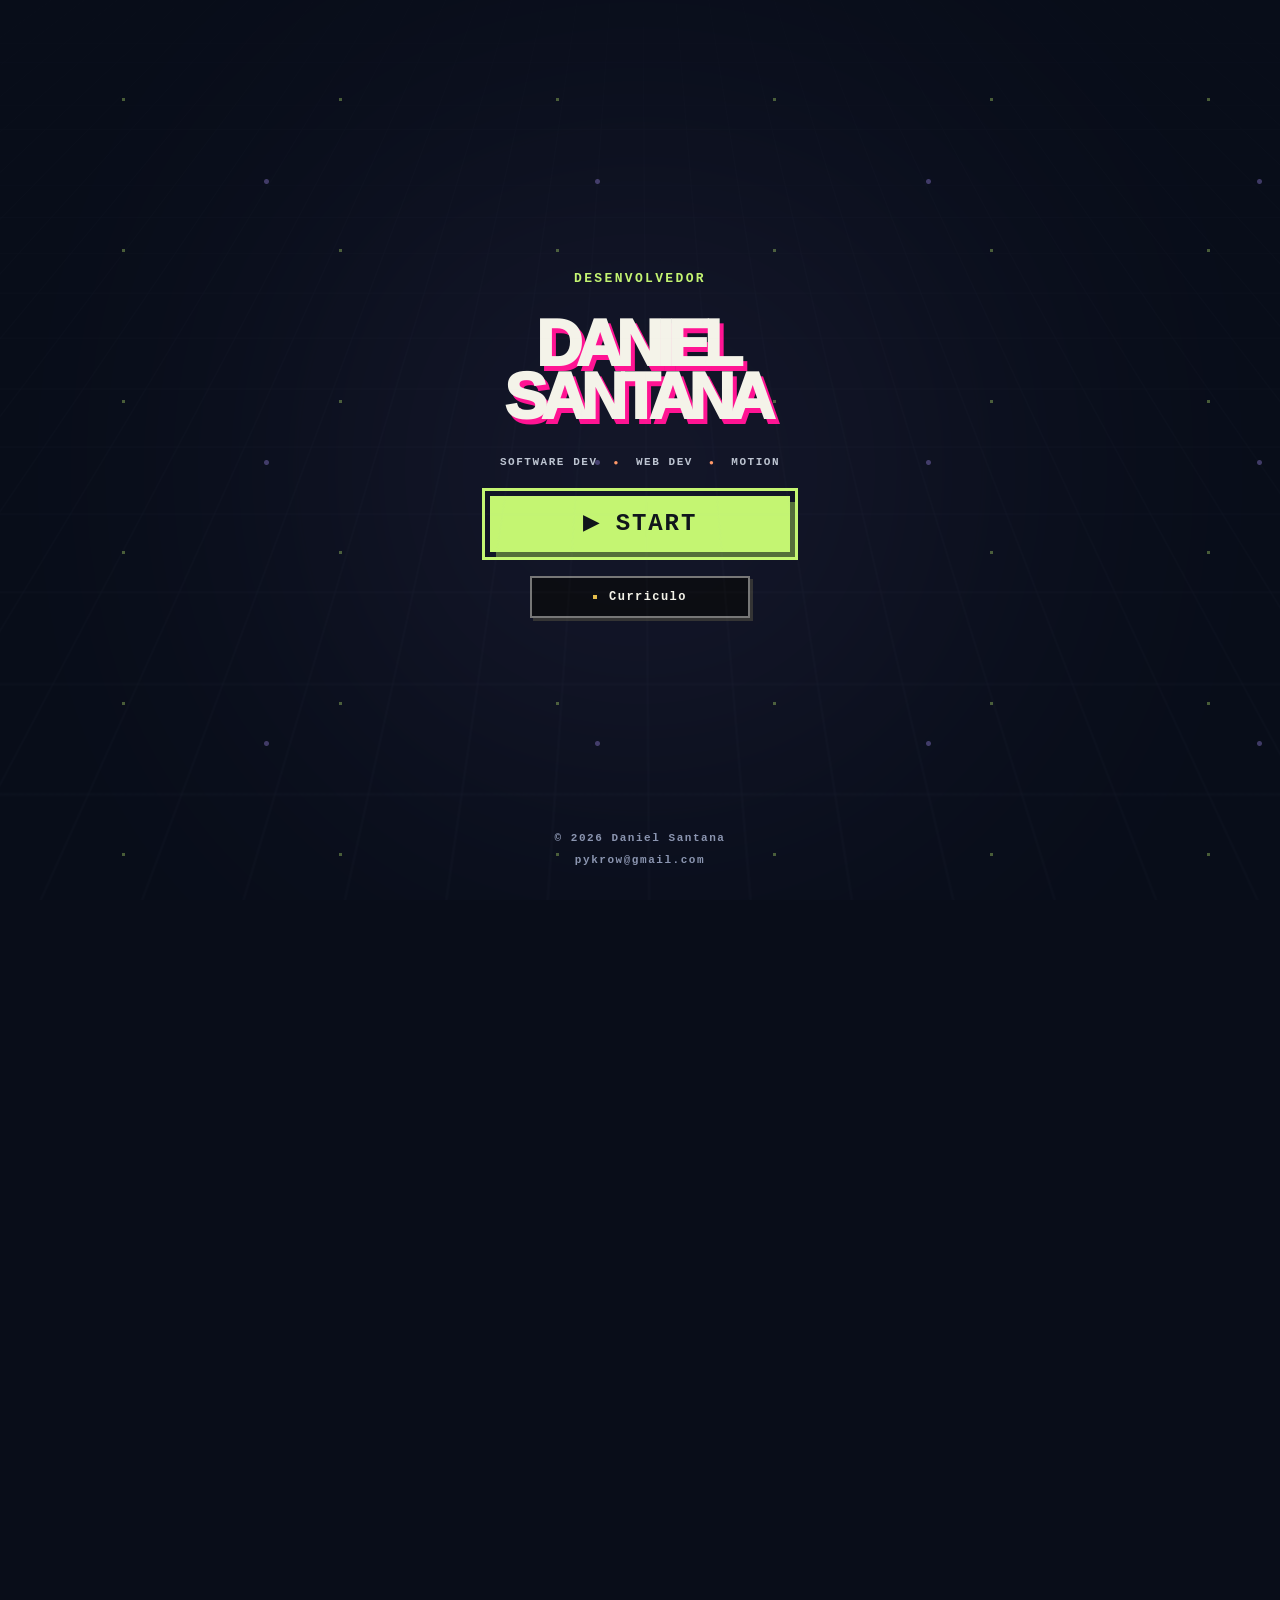
==== commit 08cb2a7a: "arrumado" ====
--- a/index.html
+++ b/index.html
@@ -16,7 +16,7 @@
   <script defer src="content.js"></script>
   <script defer src="app.js"></script>
 </head>
-<body id="top">
+<body id="top" class="intro-open">
   <a href="#main" class="skip-link">Ir para o conteúdo</a>
   <div class="noise" aria-hidden="true"></div>
   <div class="scanlines" aria-hidden="true"></div>
--- a/style.css
+++ b/style.css
@@ -19,6 +19,11 @@
 html, body { scrollbar-width: none; }
 html::-webkit-scrollbar, body::-webkit-scrollbar { display: none; }
 body.intro-open { overflow: hidden; }
+/* Keep the résumé behind the opening screen, including mobile navigation. */
+body.intro-open .site-header,
+body.intro-open .mobile-nav-v3,
+body.intro-open .site-main,
+body.intro-open .site-footer { visibility: hidden; }
 button, a { -webkit-tap-highlight-color: transparent; }
 button { font: inherit; cursor: pointer; }
 a { color: inherit; text-decoration: none; }
@@ -33,7 +38,7 @@
 .eyebrow { font: 700 11px/1.6 var(--mono); letter-spacing: .17em; color: var(--lime); }
 .tiny-square { width: 7px; height: 7px; background: var(--lime); display: inline-block; }
 /* Start screen */
-.intro { position: fixed; inset: 0; z-index: 200; overflow: hidden; display: grid; place-items: center; background: #080d19; transition: opacity .65s, visibility .65s; }
+.intro { position: fixed; inset: 0; z-index: 1000; overflow: hidden; display: grid; place-items: center; background: #080d19; transition: opacity .65s, visibility .65s; }
 .intro.dismissed { opacity: 0; visibility: hidden; pointer-events: none; }
 .intro-grid { position: absolute; inset: -80% -20% -30%; opacity: .35; background-image: linear-gradient(rgba(155,177,213,.08) 1px, transparent 1px),linear-gradient(90deg,rgba(155,177,213,.08) 1px,transparent 1px); background-size: 50px 50px; transform: perspective(680px) rotateX(46deg) translateY(15%); -webkit-mask-image: linear-gradient(transparent 5%, #000 90%); mask-image: linear-gradient(transparent 5%, #000 90%); }
 .intro::before { content: ''; position: absolute; width: 560px; height: 560px; left: calc(50% - 280px); top: 21%; border-radius: 50%; background: var(--violet); filter: blur(180px); opacity: .12; }
